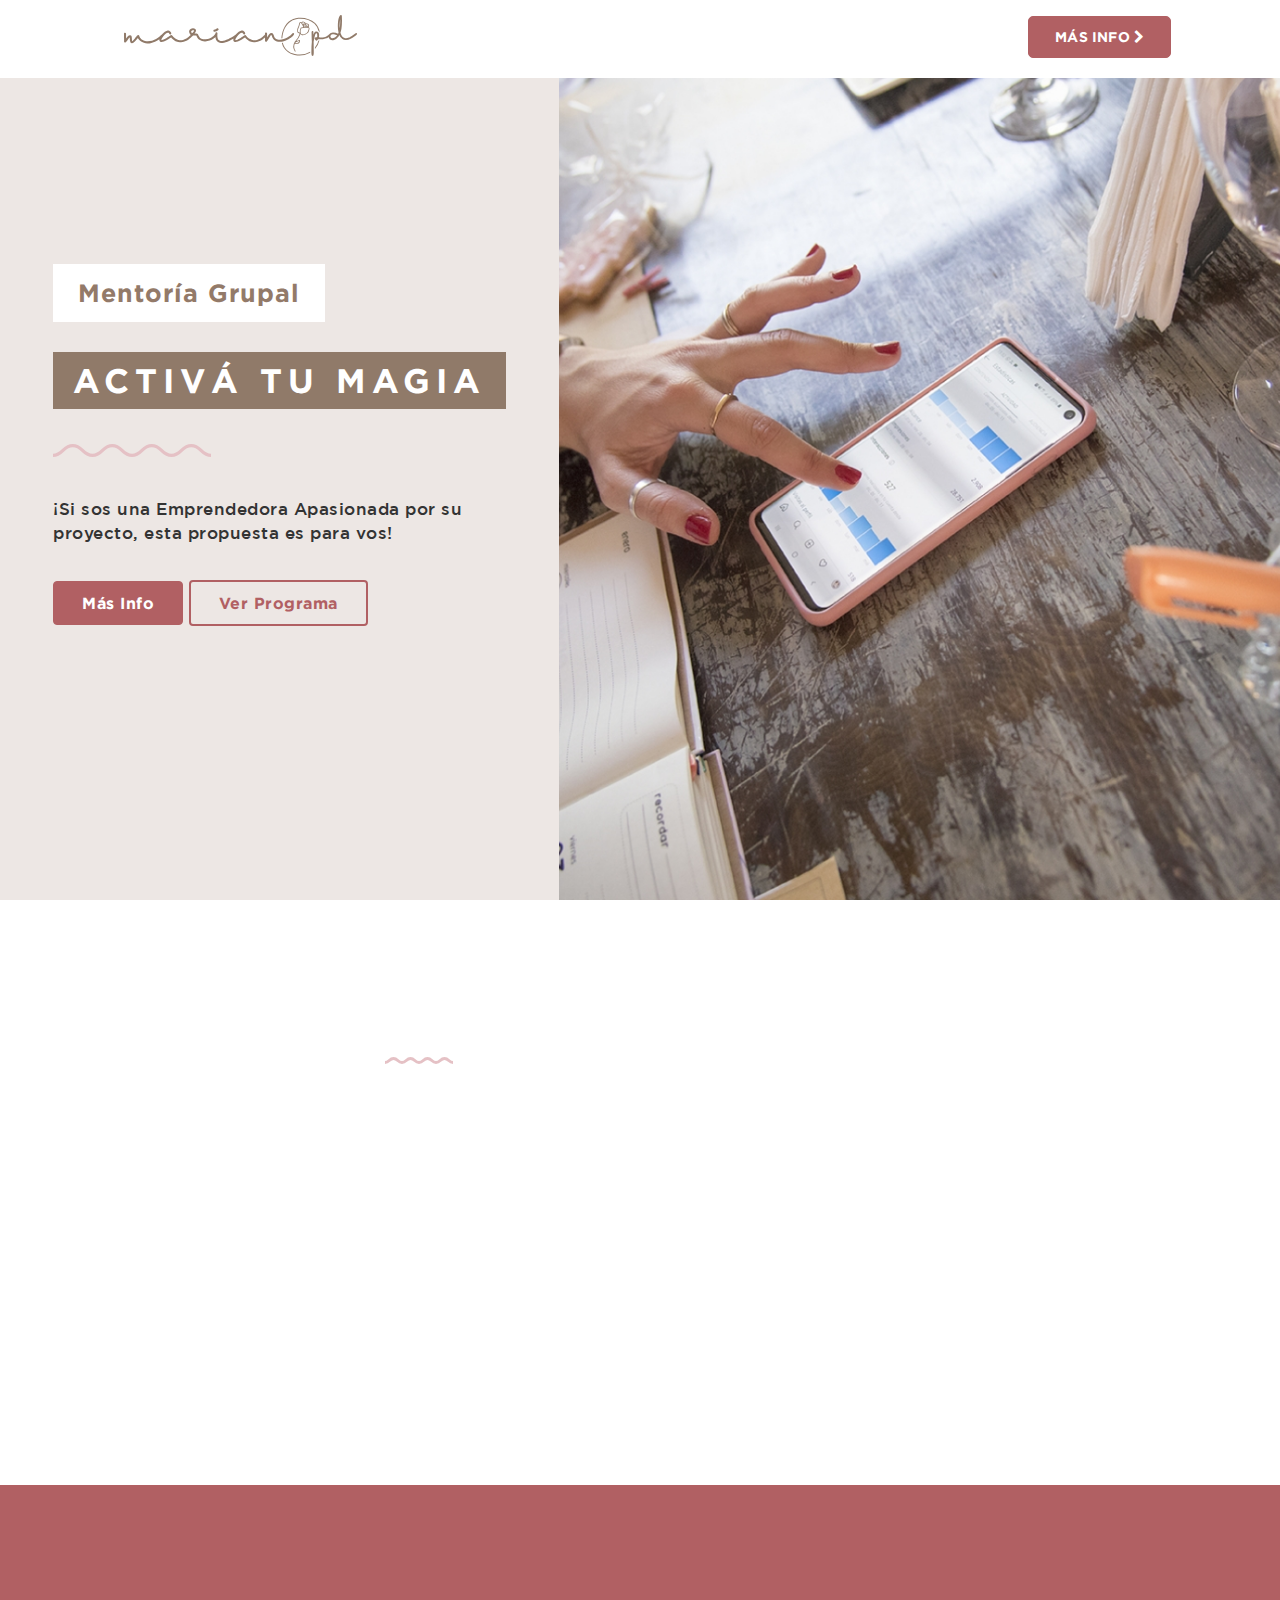
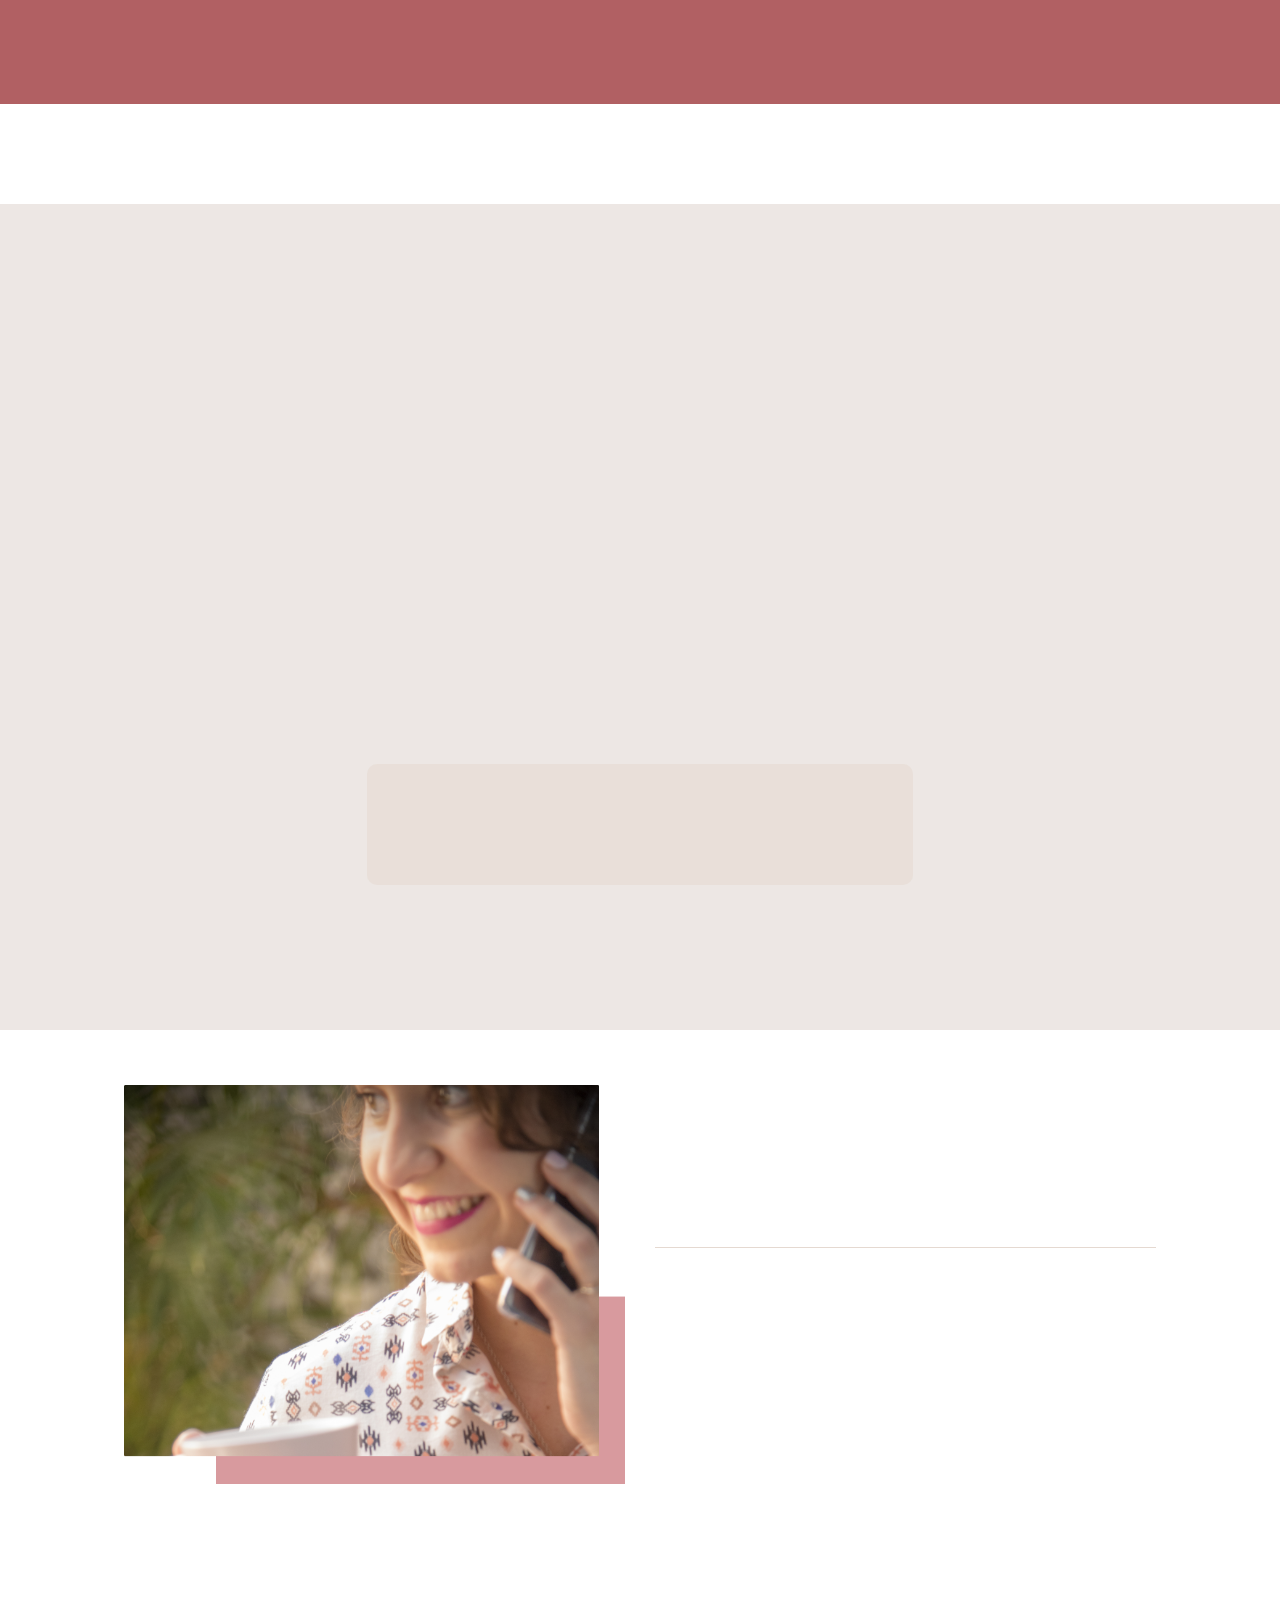
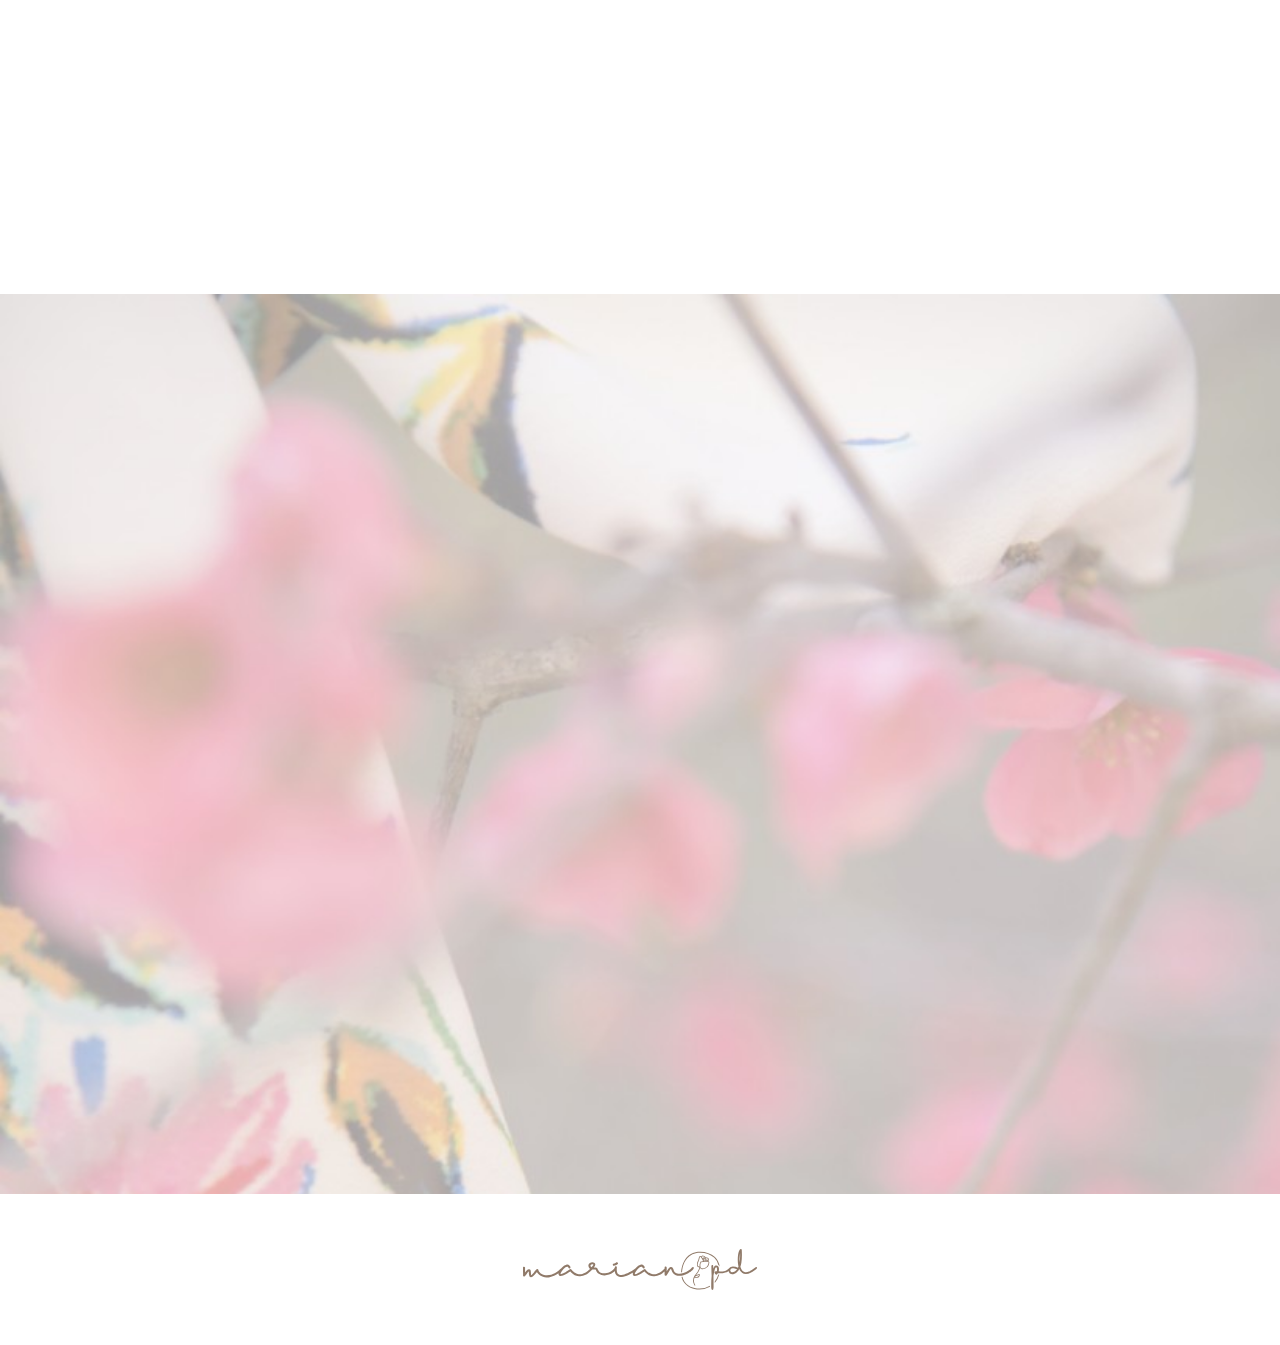
==== mentoria.html @ a511ea8f "first commit" ====
<!DOCTYPE html>
<html lang="en">

<head>

	<meta http-equiv="content-type" content="text/html; charset=UTF-8"> 

	<title>Marian.pd</title>

	<meta name="viewport" content="width=device-width, initial-scale=1.0">
	<meta name="description" content="">
	<meta name="keywords" content="">
	<meta name="author" content="">

	<!-- FAVICON -->
	<link rel="shortcut icon" href="images/favicon.png">

	<!-- BOOTSTRAP -->
	<link rel="stylesheet" href="css/bootstrap.min.css">

	<!-- ICONS -->
	<!-- <link rel="stylesheet" href="css/ilmosys-icons.css"> -->
	<link rel="stylesheet" href="css/icons/fontawesome/css/style.css">
	<!-- <link rel="stylesheet" href="css/icons/style.css"> -->
	<!-- <link rel="stylesheet" href="css/icons/icon2/style.css">
	<link rel="stylesheet" href="js/vendors/swipebox/css/swipebox.min.css"> -->
    

	<!-- THEME / PLUGIN CSS -->
	<link rel="stylesheet" href="js/vendors/slick/slick.css">
	<link rel="stylesheet" href="css/style.css?version=2.2">
	<link rel="stylesheet" href="https://cdnjs.cloudflare.com/ajax/libs/animate.css/4.0.0/animate.min.css" />
	<!-- HTML5 Shim and Respond.js IE8 support of HTML5 elements and media queries -->
	<!-- WARNING: Respond.js doesn't work if you view the page via file:// -->
	<!--[if lt IE 9]>
		<script src="https://oss.maxcdn.com/libs/html5shiv/3.7.0/html5shiv.js"></script>
		<script src="https://oss.maxcdn.com/libs/respond.js/1.4.2/respond.min.js"></script>
	<![endif]-->

	<!-- Facebook Pixel Code -->
	<script>
		!function(f,b,e,v,n,t,s)
		{if(f.fbq)return;n=f.fbq=function(){n.callMethod?
		n.callMethod.apply(n,arguments):n.queue.push(arguments)};
		if(!f._fbq)f._fbq=n;n.push=n;n.loaded=!0;n.version='2.0';
		n.queue=[];t=b.createElement(e);t.async=!0;
		t.src=v;s=b.getElementsByTagName(e)[0];
		s.parentNode.insertBefore(t,s)}(window, document,'script',
		'https://connect.facebook.net/en_US/fbevents.js');
		fbq('init', '3207452602639019');
		fbq('track', 'PageView');
	</script>
	<noscript><img height="1" width="1" style="display:none"
		src="https://www.facebook.com/tr?id=3207452602639019&ev=PageView&noscript=1"
	/></noscript>
	<!-- End Facebook Pixel Code -->
	
	<!-- Global site tag (gtag.js) - Google Analytics -->
	<script async src="https://www.googletagmanager.com/gtag/js?id=UA-167872006-1"></script>
	<script>
	window.dataLayer = window.dataLayer || [];
	function gtag(){dataLayer.push(arguments);}
	gtag('js', new Date());

	gtag('config', 'UA-167872006-1');
	</script>
	<!-- Hotjar Tracking Code for https://marianpd.com -->
	<script>
		(function(h,o,t,j,a,r){
			h.hj=h.hj||function(){(h.hj.q=h.hj.q||[]).push(arguments)};
			h._hjSettings={hjid:1859714,hjsv:6};
			a=o.getElementsByTagName('head')[0];
			r=o.createElement('script');r.async=1;
			r.src=t+h._hjSettings.hjid+j+h._hjSettings.hjsv;
			a.appendChild(r);
		})(window,document,'https://static.hotjar.com/c/hotjar-','.js?sv=');
	</script>

</head>
<body id="page-top"> 

<div class="body">
	<!-- HEADER -->
	<header>
		<nav class="navbar-inverse navbar-lg navbar-fixed-top">
			<div class="container">
				<div class="navbar-header">
					<a href="index.html" class="navbar-brand brand"><img src="images/logo.svg" alt="logo"></a>
				</div>
				<div class="collapse navbar-collapse" id="bs-example-navbar-collapse-1">
					<ul class="nav navbar-nav navbar-right navbar-login">
						<!-- <li>
							<a href="masterclass.html" class="page-scroll"> Masterclass  <i class="fa fa-chevron-right"></i></a>
						</li> -->
						<li>
							<a href="#contacto" class="page-scroll"> Más Info <i class="fa fa-chevron-right"></i></a>
						</li>
					</ul>
					
				</div>
			</div>
		</nav>
	</header>

		<!-- INTRO -->
		<div id="home" class="intro bg-intro d-flex align-center">
			<!-- <div class="overlay"></div> -->
			<div class="container w-100">
				<div class="row align-center d-flex row">
					<div class="col-sm-12 col-md-5 intro-form">
						<h2 class="masterclass mb-3 animate__animated animate__fadeInLeft">Mentoría Grupal</h2>
						<h2 class="marian text-white mb-1 animate__animated animate__fadeInLeft">Activá tu Magia</h2>
						<img src="images/separador-rosa.svg" class="mt-3 animate__animated animate__fadeIn" alt="">
						<p class=" mb-4 mt-4 animate__animated animate__fadeInLeft animate__delay-1s">¡Si sos una Emprendedora Apasionada
							por su proyecto, esta propuesta es para vos!</p>
							<a href="#cafe" class="btn btn-md btn-primary page-scroll animate__animated animate__fadeInLeft animate__delay-1s">Más Info</a>
							<a href="#contacto" class="btn btn-md btn-line page-scroll animate__animated animate__fadeInLeft animate__delay-1s">Ver Programa</a>
							
					</div>
						
					<div class="col-md-7 intro3 hidden-xs hidden-sm animate__animated animate__fadeIn wow"></div>
				</div>
			</div>
		</div>
		
		<!-- Intro 1 -->
		<div class="intro mt-5 mb-5" id="cafe">
			<div class="container">
				<div class="row center-content">
					<div class="col-md-7 text-center">
						<h2 class="animate__animated animate__fadeInDown wow">¿Qué es una mentoría grupal?</h2>
						<img src="images/separador-rosa-mini.svg" class="mt-2 mb-2" alt="">
						<p class="font-light animate__animated animate__fadeInUp wow">Se trata de un asesoramiento intensivo con el principal objetivo de transformar tu proyecto en el mundo online trabajando sobre diversos conceptos que te ayudarán a comunicar tu propuesta de valor y a potenciar tu estrategia digital. <b>Que sea grupal significa que llevarás el asesoramiento con emprendedoras que están en tu misma situación,</b> con quienes compartirás la experiencia para crecer aún más, en comunidad. </p>
						<a href="#contacto" class="btn btn-lg btn-primary space20 page-scroll mt-3 animate__animated animate__bounceIn wow" data-wow-delay=".4s">¡QUIERO SABER MÁS!</a>
					</div>
					
					<div class="col-md-5">
						<img src="images/mentoria.png" class="center-block img-responsive animate__animated animate__fadeInRight wow" alt=""/>
					</div>					
				</div>
			</div>
		</div>

		<!-- PARALLAX -->
		<section class="parallax-content cta-oscuro text-center " data-stellar-background-ratio="0.4">
			<div class="container">
				<div class="row">
					<div class="col-md-12 tc text-center animate__animated animate__fadeInUp wow">
						<h1 class="mb-3 mb-sm-0 text-white">Ver programa y precio </h1>
						<a href="#contacto" class="btn btn-lg btn-light page-scroll">Click Aquí</a>
					</div>
				</div>
			</div>
		</section>
		
		<!-- TESTIMONIALS -->
		<div id="reviews" class="testimonials-white">
			
			<div class="container" style="padding: 0px;">
				
				<div class="row d-flex">
					<div class="col-md-6 col-xs-12 col-sm-12 text-center hidden-sm hidden-xs">
						<img src="images/mentoria3.png" class="animate__animated animate__fadeInLeft wow img-responsive " alt="">
					</div>
					<div class="align-center col-md-6 col-sm-12 col-xs-12 d-flex">
						<div class="about-inline">
							<!-- <img src="images/corazon.svg" class="mb-4 animate__animated animate__fadeIn wow"" alt=""> -->
							<h3 class="mb-4 animate__animated animate__fadeInDown wow" data-wow-delay=".2s">¿Qué lograrás al finalizar el proceso de Mentoría?</h3>
							<hr class="mb-4" style="border-color:#E5C1C5;">
							<div class="row mb-3 animate__animated animate__fadeInUp wow" data-wow-delay=".2s">
								<div class="col-xs-1 tilde"> <img src="images/list.svg" alt=""></div>
								<div class="col-xs-11 list">
									Potenciar tu propuesta de valor
								</div>
							</div>
							<div class="row mb-3 animate__animated animate__fadeInUp wow" data-wow-delay=".2s">
								<div class="col-xs-1 tilde"> <img src="images/list.svg" alt=""></div>
								<div class="col-xs-11 list">
									Comunicar tu diferencial
								</div>
							</div>
							<div class="row mb-3 animate__animated animate__fadeInUp wow" data-wow-delay=".2s">
								<div class="col-xs-1 tilde"> <img src="images/list.svg" alt=""></div>
								<div class="col-xs-11 list">
									Reconocer a tu cliente ideal y conectar con tu audiencia
								</div>
							</div>
							<div class="row mb-3 animate__animated animate__fadeInUp wow" data-wow-delay=".2s">
								<div class="col-xs-1 tilde"> <img src="images/list.svg" alt=""></div>
								<div class="col-xs-11 list">
									Mejorar la estética de tus canales digitales
								</div>
							</div>
							<div class="row mb-3 animate__animated animate__fadeInUp wow" data-wow-delay=".2s">
								<div class="col-xs-1 tilde"> <img src="images/list.svg" alt=""></div>
								<div class="col-xs-11 list">
									Planificar y ordenar tus ideas
								</div>
							</div>
							<div class="row mb-3 animate__animated animate__fadeInUp wow" data-wow-delay=".2s">
								<div class="col-xs-1 tilde"> <img src="images/list.svg" alt=""></div>
								<div class="col-xs-11 list">
									Crear tu calendario contenido para redes sociales
								</div>
							</div>
							<div class="row mb-3 animate__animated animate__fadeInUp wow" data-wow-delay=".2s">
								<div class="col-xs-1 tilde"> <img src="images/list.svg" alt=""></div>
								<div class="col-xs-11 list">
									Habrás conocido a emprendedoras muy lo más con quienes crearás las mejores alianzas
								</div>
							</div>
							
						</div>
					</div>
					<div class="col-md-6 col-xs-12 col-sm-12 text-center hidden-md hidden-lg">
						<img src="images/mentoria3.png" class="animate__animated animate__fadeInLeft wow img-responsive " alt="">
					</div>
					<!-- <div class="col-md-3 col-xs-12 col-sm-12 text-right">
						<img src="images/master2.jpg" class="animate__animated animate__fadeInRight wow" alt="">
					</div> -->
				</div>
			</div>
		</div>

		<!-- TESTIMONIALS -->

<!-- SERVICES -->
	<div class="motivos">
		<div class="container">
			<div class="about-inline mb-4 mb-sm-0 text-center">
				<div class="container ">
					<h2 class=" animate__animated animate__fadeIn wow">La experiencia </h2>
					<img src="images/separador-rosa-mini.svg" class="mt-2  animate__animated animate__fadeIn wow" data-wow-delay=".2s" alt="">
				</div>
			</div>
			
			<div class="service3 icon-box-square">
				<div class="container">
					<div class="row">
						
						<div class="col-md-3 animate__animated animate__fadeInUp wow" data-wow-delay=".4s">
							<div class="text-center">
								<div class="services-content">
									<img src="images/check.svg" alt="">
									<h3>2 meses de<br>asesoramiento full</h3>
									
								</div>
							</div>
						</div>
						
						<div class="col-md-3 animate__animated animate__fadeInUp wow" data-wow-delay=".5s">
							<div class="text-center">
								<div class="services-content">
									<img src="images/check.svg" alt="">
									<h3>Sesiones online y en vivo con emprendedoras muy lo más</h3>
									
								</div>
							</div>
						</div>
						
						<div class="col-md-3 animate__animated animate__fadeInUp wow" data-wow-delay=".6s">
							<div class="text-center">
								
								<div class="services-content">
									<img src="images/check.svg" alt="">
									<h3>Recomendaciones 100% personalizadas para tu proyecto</h3>
									
								</div>
							</div>
						</div>
						
						<div class="col-md-3 animate__animated animate__fadeInUp wow" data-wow-delay=".7s">
							<div class="text-center">
								
								<div class="services-content">
									<img src="images/check.svg" alt="">
									<h3>Invitadas<br>especiales</h3>
									
								</div>
							</div>
						</div>
							
					</div>
				</div>
					
			</div>
		</div>
	</div>
	<!-- PARALLAX -->
	<section class="parallax-content bg-multiply text-center " data-stellar-background-ratio="0.4">
		<div class="container">
			<div class="row">
				<div class="col-md-12 tc text-center animate__animated animate__fadeInUp wow">
					<h1 class="mb-3 mb-sm-0 text-white">¡Quiero saber más! </h1>
					<a href="#contacto" class="btn btn-lg btn-light page-scroll">Click Aquí</a>
				</div>
			</div>
		</div>
	</section>
	<!-- PARALLAX -->
	<!-- <section class="parallax-content parallax1 text-center" data-stellar-background-ratio="0.4" id="cafe">
		<div class="container">
			<div class="row">
				<div class="col-md-6">
					<img src="images/cafe-img.png" class="img-responsive" alt="">
				</div>
				<div class="col-md-6">
					<div class="about-inline text-center ">
						<img src="images/cafe.svg" class="mb-4" alt="">
						<h4 class="mb-4">Vamos a conversar sobre tu propuesta de valor y cómo diferenciarte de tu competencia, analizaremos las formas de identificar a tu cliente ideal, los aspectos a tener en cuenta para crear la personalidad e identidad de tu marca y muchas ideas para generar contenido diferente y organizarlo en un calendario. </h4>
						<a href="#contacto" class="btn btn-lg btn-primary space20 page-scroll mt-4">Quiero Inscribirme</a>
					</div>
				</div>
			</div>
        </div>
	</section> -->
    
	<div class="space100"></div>
	
    <!-- TESTIMONIALS -->
		<div id="reviews" class="ejes-white mb-0">
			
			<div class="container" style="padding: 0px;">
				
				<div class="row mb-5">
					<div class="col-md-3 col-sm-12 col-xs-12">

					</div>
					<div class="col-md-6 col-sm-12 col-xs-12 d-flex align-center text-center" style="flex-direction: column;">
						<h2 class="mb-1 animate__animated animate__fadeInDown wow text-center" data-wow-delay=".2s">¿Cuáles son los ejes que desarrollaremos en cada encuentro?</h2>
						<img src="images/separador-rosa-mini.svg" class="mt-2 text-center animate__animated animate__fadeIn wow" data-wow-delay=".4s" alt="">
					</div>
					<div class="col-md-3 col-sm-12 col-xs-12">

					</div>
				</div>

				<div class="row animate__animated animate__fadeInDown wow" data-wow-delay=".5s">
					<div class="col-md-3 col-sm-12 col-xs-12">
						<div class="ejes">
							<img src="images/ejes/eje1.svg" alt="">
							<h4>Emprendedoras apasionadas:<br>Tu proyecto</h4>
						</div>
					</div>
					<div class="col-md-3 col-sm-12 col-xs-12">
						<div class="ejes">
							<img src="images/ejes/eje2.svg" alt="">
							<h4>Propuesta de valor:<br>Tu diferencial</h4>
						</div>
					</div>
					<div class="col-md-3 col-sm-12 col-xs-12">
						<div class="ejes">
							<img src="images/ejes/eje3.svg" alt="">
							<h4>Cliente ideal:<br>Tu público objetivo</h4>
						</div>
					</div>
					<div class="col-md-3 col-sm-12 col-xs-12">
						<div class="ejes">
							<img src="images/ejes/eje4.svg" alt="">
							<h4>Identidad visual:<br>Tu vidriera digital</h4>
						</div>
					</div>				
				</div>

				<div class="row animate__animated animate__fadeInDown wow " data-wow-delay=".5s">
					<div class="col-md-3 col-sm-12 col-xs-12">
						<div class="ejes">
							<img src="images/ejes/eje5.svg" alt="">
							<h4>Planificación y Objetivos de marca</h4>
						</div>
					</div>
					<div class="col-md-3 col-sm-12 col-xs-12">
						<div class="ejes">
							<img src="images/ejes/eje6.svg" alt="">
							<h4>Invitada especial (Surprise)</h4>
						</div>
					</div>
					<div class="col-md-3 col-sm-12 col-xs-12">
						<div class="ejes">
							<img src="images/ejes/eje7.svg" alt="">
							<h4>Calendario contenido para redes sociales</h4>
						</div>
					</div>
					<div class="col-md-3 col-sm-12 col-xs-12">
						<div class="ejes">
							<img src="images/ejes/eje8.svg" alt="">
							<h4>Vos, yo y tu proyecto:<br><span>Una instancia 100% personalizada repasando el trabajo realizado y aplicado en tu emprendimiento</span></h4>
						</div>
					</div>				
				</div>


				<div class="row mb-5 mt-5 mb-sm-0">
					<div class="col-md-3 col-sm-12 col-xs-12">

					</div>
					<div class="col-md-6 col-sm-12 col-xs-12 d-flex align-center p-1 bg-cta text-center" style="flex-direction: column;border-radius: 10px;">
						<h2 class="mb-1 animate__animated animate__fadeInDown wow text-center" data-wow-delay=".2s">¡Atenti que son cupos súper limitados!</h2>
						<a href="#contacto" class="btn btn-lg btn-primary space20 page-scroll mt-1 mb-0 animate__animated animate__bounceIn wow" data-wow-delay=".4s">¡Sí, me interesa!</a>
					</div>
					<div class="col-md-3 col-sm-12 col-xs-12">

					</div>
				</div>
			</div>
		</div>
		<!-- TESTIMONIALS -->
	
		<!-- PARALLAX -->
		<section class="parallax-content parallax1 mt-0" data-stellar-background-ratio="0.4" id="cafe">
			<div class="container">
				<div class="row">
					<div class="col-md-6">
						<img src="images/cafe-img.png" class="img-responsive" alt="">
					</div>
					<div class="col-md-6">
						<div class="about-inline mt-5 ">
							<h3 class="mb-4 animate__animated animate__fadeInDown wow" data-wow-delay=".2s">Ser parte de la Mentoría Grupal te dará acceso a</h3>
							<hr class="mb-4" style="border-color:#E5D9D1;">
							<div class="row mb-3  animate__animated animate__fadeInUp wow" data-wow-delay=".2s">
								<div class="col-xs-1 tilde"> <img src="images/list2.svg" alt=""></div>
								<div class="col-xs-11 list">
									Un grupo de Whatsapp donde compartiremos inquietudes y experiencias relacionadas
								</div>
							</div>
							<div class="row mb-3 animate__animated animate__fadeInUp wow" data-wow-delay=".2s">
								<div class="col-xs-1 tilde"> <img src="images/list2.svg" alt=""></div>
								<div class="col-xs-11 list">
									Un grupo cerrado de Facebook en donde comparto contenido exclusivo 
								</div>
							</div>
							<div class="row mb-3 animate__animated animate__fadeInUp wow" data-wow-delay=".2s">
								<div class="col-xs-1 tilde"> <img src="images/list2.svg" alt=""></div>
								<div class="col-xs-11 list">
									Un cuadernillo de ejercicios, con tips y recomendaciones que podrás aplicar a tu proyecto durante el proceso de consultoría
								</div>
							</div>
							<div class="row mb-3 animate__animated animate__fadeInUp wow" data-wow-delay=".2s">
								<div class="col-xs-1 tilde"> <img src="images/list2.svg" alt=""></div>
								<div class="col-xs-11 list">
									Instancias 100% personalizadas en donde te daré mis recomendaciones para avanzar aún más
								</div>
							</div>
							<div class="row mb-3 animate__animated animate__fadeInUp wow" data-wow-delay=".2s">
								<div class="col-xs-1 tilde"> <img src="images/list2.svg" alt=""></div>
								<div class="col-xs-11 list">
									Precio promocional en consultorías personalizadas
								</div>
							</div>
						
							<!-- <a href="#contacto" class="btn btn-lg btn-primary space20 page-scroll mt-4">Quiero Inscribirme</a> -->
						</div>
					</div>
				</div>
			</div>
		</section>

	<!-- Formulario -->
	<div class="align-center d-flex intro intro-benifits2 intro-benifits-bg" id="contacto">
		<div class="container">
			<div class="row center-content" style="">
				<div class="col-md-3"></div>
				<div class="col-md-6">
					<div class="intro-form bg-cream text-center animate__animated animate__bounceIn wow">
						<h4 class="mentoria">¡Completá el formulario para<br> sumarte a la lista de espera!</h4>
						<img src="images/separador-rosa-mini.svg" class="mt-1 mb-1" alt="">
						<h1 class="mb-4">Próxima edición: Octubre 2020</h1>
						<script type="text/javascript" src="https://v3.envialosimple.com/form/renderwidget/format/widget/AdministratorID/134417/FormID/2/Lang/es"></script>
						<!-- <form action="contact-form.php" method="POST">
							<input name="form-type" value="contact" type="hidden">
							
							<div class="row">
								<div class="col-md-6 col-sm-12 form-group">
									<input name="name" placeholder="Nombre" required type="text"  class="form-control">
								</div>
								<div class="col-md-6 col-sm-12 form-group">
									<input name="last" placeholder="Apellido" required type="text"  class="form-control">
								</div>
								<div class="col-lg-12 col-sm-12 form-group">
									<input name="email" placeholder="Email" required type="email"  class="form-control">
								</div>
								<div class="col-lg-12 col-sm-12 form-group">
									<input name="wp" placeholder="Whatsapp" required type="number"  class="form-control">
								</div>

							</div>
							<button class="btn btn-lg btn-primary mt-2" type="submit">Reservar lugar</button>
							
						</form> -->
					</div>
					<div class="col-md-3"></div>
				</div>				
			</div>
		</div>
	</div>
	<section>
		<div class="container">
			<div class="row">
				<div class="col-lg-12 text-center mt-5 mb-5">
					<img src="images/logo.svg" alt="Marian PD">
				</div>
			</div>
		</div>
	</section>
	
	
</div>


 
 
	



<!-- JAVASCRIPT =============================-->
<script src="js/jquery.js"></script>
<script src="js/bootstrap.min.js"></script>
<!-- <script src="js/vendors/slick/slick.min.js"></script> -->
<script src="js/vendors/jquery.easing.min.js"></script>
<script src="js/vendors/stellar.js"></script>
<!-- <script src="js/vendors/isotope/isotope.pkgd.js"></script>
<script src="js/vendors/swipebox/js/jquery.swipebox.min.js"></script> -->
<script src="js/main.js"></script>
<script src="js/wow.js"></script>
<script>
	new WOW().init();
</script>
<!-- <script src="js/vendors/mc/jquery.ketchup.all.min.js"></script> -->
<!-- <script src="js/vendors/mc/main.js"></script> -->
<!-- <script src="https://maps.googleapis.com/maps/api/js?sensor=false"></script> -->
<!-- <script src="js/vendors/gmap.js"></script> -->
</body>

</html>
---- css/ilmosys-icons.css ----
@font-face {
  font-family: 'ilmosys-icons';
  src:  url('../fonts/ilmosys-icons.eot?e25dab');
  src:  url('../fonts/ilmosys-icons.eot?e25dab#iefix') format('embedded-opentype'),
    url('../fonts/ilmosys-icons.ttf?e25dab') format('truetype'),
    url('../fonts/ilmosys-icons.woff?e25dab') format('woff'),
    url('../fonts/ilmosys-icons.svg?e25dab#ilmosys-icons') format('svg');
  font-weight: normal;
  font-style: normal;
}

i {
  /* use !important to prevent issues with browser extensions that change fonts */
  speak: none;
  font-style: normal;
  font-weight: normal;
  font-variant: normal;
  text-transform: none;
  line-height: 1;

  /* Better Font Rendering =========== */
  -webkit-font-smoothing: antialiased;
  -moz-osx-font-smoothing: grayscale;
}

[class^="ilmosys-"], [class*="ilmosys-"] {
    /* use !important to prevent issues with browser extensions that change fonts */
    font-family: 'ilmosys-icons' !important;
    speak: none;
    font-style: normal;
    font-weight: normal;
    font-variant: normal;
    text-transform: none;
    line-height: 1;

}

.ilmosys-calendar-full:before {
  content: "\e90a";
}
.ilmosys-car:before {
  content: "\e90b";
}
.ilmosys-bus:before {
  content: "\e90c";
}
.ilmosys-camera:before {
  content: "\e90d";
}
.ilmosys-camera-video:before {
  content: "\e90e";
}
.ilmosys-bug:before {
  content: "\e90f";
}
.ilmosys-book-2:before {
  content: "\e910";
}
.ilmosys-bold:before {
  content: "\e911";
}
.ilmosys-book:before {
  content: "\e912";
}
.ilmosys-bicycle:before {
  content: "\e913";
}
.ilmosys-alarm:before {
  content: "\e900";
}
.ilmosys-apartment:before {
  content: "\e901";
}
.ilmosys-arrow-down:before {
  content: "\e902";
}
.ilmosys-arrow-down-circle:before {
  content: "\e903";
}
.ilmosys-arrow-left:before {
  content: "\e904";
}
.ilmosys-arrow-left-circle:before {
  content: "\e905";
}
.ilmosys-arrow-right:before {
  content: "\e906";
}
.ilmosys-arrow-right-circle:before {
  content: "\e907";
}
.ilmosys-arrow-up:before {
  content: "\e908";
}
.ilmosys-arrow-up-circle:before {
  content: "\e909";
}
---- css/icons/fontawesome/css/style.css ----
/*!
 *  Font Awesome 4.5.0 by @davegandy - http://fontawesome.io - @fontawesome
 *  License - http://fontawesome.io/license (Font: SIL OFL 1.1, CSS: MIT License)
 */
/* FONT PATH
 * -------------------------- */
@font-face {
  font-family: 'FontAwesome';
  src: url('../fonts/fontawesome-webfont3295.eot?v=4.5.0');
  src: url('../fonts/fontawesome-webfontd41d.eot?#iefix&v=4.5.0') format('embedded-opentype'), url('../fonts/fontawesome-webfont3295.woff2?v=4.5.0') format('woff2'), url('../fonts/fontawesome-webfont3295.woff?v=4.5.0') format('woff'), url('../fonts/fontawesome-webfont3295.ttf?v=4.5.0') format('truetype'), url('../fonts/fontawesome-webfont3295.svg?v=4.5.0#fontawesomeregular') format('svg');
  font-weight: normal;
  font-style: normal;
}
.fa {
  display: inline-block;
  font: normal normal normal 14px/1 FontAwesome;
  font-size: inherit;
  text-rendering: auto;
  -webkit-font-smoothing: antialiased;
  -moz-osx-font-smoothing: grayscale;
}
/* makes the font 33% larger relative to the icon container */
.fa-lg {
  font-size: 1.33333333em;
  line-height: 0.75em;
  vertical-align: -15%;
}
.fa-2x {
  font-size: 2em;
}
.fa-3x {
  font-size: 3em;
}
.fa-4x {
  font-size: 4em;
}
.fa-5x {
  font-size: 5em;
}
.fa-fw {
  width: 1.28571429em;
  text-align: center;
}
.fa-ul {
  padding-left: 0;
  margin-left: 2.14285714em;
  list-style-type: none;
}
.fa-ul > li {
  position: relative;
}
.fa-li {
  position: absolute;
  left: -2.14285714em;
  width: 2.14285714em;
  top: 0.14285714em;
  text-align: center;
}
.fa-li.fa-lg {
  left: -1.85714286em;
}
.fa-border {
  padding: .2em .25em .15em;
  border: solid 0.08em #eeeeee;
  border-radius: .1em;
}
.fa-pull-left {
  float: left;
}
.fa-pull-right {
  float: right;
}
.fa.fa-pull-left {
  margin-right: .3em;
}
.fa.fa-pull-right {
  margin-left: .3em;
}
/* Deprecated as of 4.4.0 */
.pull-right {
  float: right;
}
.pull-left {
  float: left;
}
.fa.pull-left {
  margin-right: .3em;
}
.fa.pull-right {
  margin-left: .3em;
}
.fa-spin {
  -webkit-animation: fa-spin 2s infinite linear;
  animation: fa-spin 2s infinite linear;
}
.fa-pulse {
  -webkit-animation: fa-spin 1s infinite steps(8);
  animation: fa-spin 1s infinite steps(8);
}
@-webkit-keyframes fa-spin {
  0% {
    -webkit-transform: rotate(0deg);
    transform: rotate(0deg);
  }
  100% {
    -webkit-transform: rotate(359deg);
    transform: rotate(359deg);
  }
}
@keyframes fa-spin {
  0% {
    -webkit-transform: rotate(0deg);
    transform: rotate(0deg);
  }
  100% {
    -webkit-transform: rotate(359deg);
    transform: rotate(359deg);
  }
}
.fa-rotate-90 {
  filter: progid:DXImageTransform.Microsoft.BasicImage(rotation=1);
  -webkit-transform: rotate(90deg);
  -ms-transform: rotate(90deg);
  transform: rotate(90deg);
}
.fa-rotate-180 {
  filter: progid:DXImageTransform.Microsoft.BasicImage(rotation=2);
  -webkit-transform: rotate(180deg);
  -ms-transform: rotate(180deg);
  transform: rotate(180deg);
}
.fa-rotate-270 {
  filter: progid:DXImageTransform.Microsoft.BasicImage(rotation=3);
  -webkit-transform: rotate(270deg);
  -ms-transform: rotate(270deg);
  transform: rotate(270deg);
}
.fa-flip-horizontal {
  filter: progid:DXImageTransform.Microsoft.BasicImage(rotation=0, mirror=1);
  -webkit-transform: scale(-1, 1);
  -ms-transform: scale(-1, 1);
  transform: scale(-1, 1);
}
.fa-flip-vertical {
  filter: progid:DXImageTransform.Microsoft.BasicImage(rotation=2, mirror=1);
  -webkit-transform: scale(1, -1);
  -ms-transform: scale(1, -1);
  transform: scale(1, -1);
}
:root .fa-rotate-90,
:root .fa-rotate-180,
:root .fa-rotate-270,
:root .fa-flip-horizontal,
:root .fa-flip-vertical {
  filter: none;
}
.fa-stack {
  position: relative;
  display: inline-block;
  width: 2em;
  height: 2em;
  line-height: 2em;
  vertical-align: middle;
}
.fa-stack-1x,
.fa-stack-2x {
  position: absolute;
  left: 0;
  width: 100%;
  text-align: center;
}
.fa-stack-1x {
  line-height: inherit;
}
.fa-stack-2x {
  font-size: 2em;
}
.fa-inverse {
  color: #ffffff;
}
/* Font Awesome uses the Unicode Private Use Area (PUA) to ensure screen
   readers do not read off random characters that represent icons */
.fa-glass:before {
  content: "\f000";
}
.fa-music:before {
  content: "\f001";
}
.fa-search:before {
  content: "\f002";
}
.fa-envelope-o:before {
  content: "\f003";
}
.fa-heart:before {
  content: "\f004";
}
.fa-star:before {
  content: "\f005";
}
.fa-star-o:before {
  content: "\f006";
}
.fa-user:before {
  content: "\f007";
}
.fa-film:before {
  content: "\f008";
}
.fa-th-large:before {
  content: "\f009";
}
.fa-th:before {
  content: "\f00a";
}
.fa-th-list:before {
  content: "\f00b";
}
.fa-check:before {
  content: "\f00c";
}
.fa-remove:before,
.fa-close:before,
.fa-times:before {
  content: "\f00d";
}
.fa-search-plus:before {
  content: "\f00e";
}
.fa-search-minus:before {
  content: "\f010";
}
.fa-power-off:before {
  content: "\f011";
}
.fa-signal:before {
  content: "\f012";
}
.fa-gear:before,
.fa-cog:before {
  content: "\f013";
}
.fa-trash-o:before {
  content: "\f014";
}
.fa-home:before {
  content: "\f015";
}
.fa-file-o:before {
  content: "\f016";
}
.fa-clock-o:before {
  content: "\f017";
}
.fa-road:before {
  content: "\f018";
}
.fa-download:before {
  content: "\f019";
}
.fa-arrow-circle-o-down:before {
  content: "\f01a";
}
.fa-arrow-circle-o-up:before {
  content: "\f01b";
}
.fa-inbox:before {
  content: "\f01c";
}
.fa-play-circle-o:before {
  content: "\f01d";
}
.fa-rotate-right:before,
.fa-repeat:before {
  content: "\f01e";
}
.fa-refresh:before {
  content: "\f021";
}
.fa-list-alt:before {
  content: "\f022";
}
.fa-lock:before {
  content: "\f023";
}
.fa-flag:before {
  content: "\f024";
}
.fa-headphones:before {
  content: "\f025";
}
.fa-volume-off:before {
  content: "\f026";
}
.fa-volume-down:before {
  content: "\f027";
}
.fa-volume-up:before {
  content: "\f028";
}
.fa-qrcode:before {
  content: "\f029";
}
.fa-barcode:before {
  content: "\f02a";
}
.fa-tag:before {
  content: "\f02b";
}
.fa-tags:before {
  content: "\f02c";
}
.fa-book:before {
  content: "\f02d";
}
.fa-bookmark:before {
  content: "\f02e";
}
.fa-print:before {
  content: "\f02f";
}
.fa-camera:before {
  content: "\f030";
}
.fa-font:before {
  content: "\f031";
}
.fa-bold:before {
  content: "\f032";
}
.fa-italic:before {
  content: "\f033";
}
.fa-text-height:before {
  content: "\f034";
}
.fa-text-width:before {
  content: "\f035";
}
.fa-align-left:before {
  content: "\f036";
}
.fa-align-center:before {
  content: "\f037";
}
.fa-align-right:before {
  content: "\f038";
}
.fa-align-justify:before {
  content: "\f039";
}
.fa-list:before {
  content: "\f03a";
}
.fa-dedent:before,
.fa-outdent:before {
  content: "\f03b";
}
.fa-indent:before {
  content: "\f03c";
}
.fa-video-camera:before {
  content: "\f03d";
}
.fa-photo:before,
.fa-image:before,
.fa-picture-o:before {
  content: "\f03e";
}
.fa-pencil:before {
  content: "\f040";
}
.fa-map-marker:before {
  content: "\f041";
}
.fa-adjust:before {
  content: "\f042";
}
.fa-tint:before {
  content: "\f043";
}
.fa-edit:before,
.fa-pencil-square-o:before {
  content: "\f044";
}
.fa-share-square-o:before {
  content: "\f045";
}
.fa-check-square-o:before {
  content: "\f046";
}
.fa-arrows:before {
  content: "\f047";
}
.fa-step-backward:before {
  content: "\f048";
}
.fa-fast-backward:before {
  content: "\f049";
}
.fa-backward:before {
  content: "\f04a";
}
.fa-play:before {
  content: "\f04b";
}
.fa-pause:before {
  content: "\f04c";
}
.fa-stop:before {
  content: "\f04d";
}
.fa-forward:before {
  content: "\f04e";
}
.fa-fast-forward:before {
  content: "\f050";
}
.fa-step-forward:before {
  content: "\f051";
}
.fa-eject:before {
  content: "\f052";
}
.fa-chevron-left:before {
  content: "\f053";
}
.fa-chevron-right:before {
  content: "\f054";
}
.fa-plus-circle:before {
  content: "\f055";
}
.fa-minus-circle:before {
  content: "\f056";
}
.fa-times-circle:before {
  content: "\f057";
}
.fa-check-circle:before {
  content: "\f058";
}
.fa-question-circle:before {
  content: "\f059";
}
.fa-info-circle:before {
  content: "\f05a";
}
.fa-crosshairs:before {
  content: "\f05b";
}
.fa-times-circle-o:before {
  content: "\f05c";
}
.fa-check-circle-o:before {
  content: "\f05d";
}
.fa-ban:before {
  content: "\f05e";
}
.fa-arrow-left:before {
  content: "\f060";
}
.fa-arrow-right:before {
  content: "\f061";
}
.fa-arrow-up:before {
  content: "\f062";
}
.fa-arrow-down:before {
  content: "\f063";
}
.fa-mail-forward:before,
.fa-share:before {
  content: "\f064";
}
.fa-expand:before {
  content: "\f065";
}
.fa-compress:before {
  content: "\f066";
}
.fa-plus:before {
  content: "\f067";
}
.fa-minus:before {
  content: "\f068";
}
.fa-asterisk:before {
  content: "\f069";
}
.fa-exclamation-circle:before {
  content: "\f06a";
}
.fa-gift:before {
  content: "\f06b";
}
.fa-leaf:before {
  content: "\f06c";
}
.fa-fire:before {
  content: "\f06d";
}
.fa-eye:before {
  content: "\f06e";
}
.fa-eye-slash:before {
  content: "\f070";
}
.fa-warning:before,
.fa-exclamation-triangle:before {
  content: "\f071";
}
.fa-plane:before {
  content: "\f072";
}
.fa-calendar:before {
  content: "\f073";
}
.fa-random:before {
  content: "\f074";
}
.fa-comment:before {
  content: "\f075";
}
.fa-magnet:before {
  content: "\f076";
}
.fa-chevron-up:before {
  content: "\f077";
}
.fa-chevron-down:before {
  content: "\f078";
}
.fa-retweet:before {
  content: "\f079";
}
.fa-shopping-cart:before {
  content: "\f07a";
}
.fa-folder:before {
  content: "\f07b";
}
.fa-folder-open:before {
  content: "\f07c";
}
.fa-arrows-v:before {
  content: "\f07d";
}
.fa-arrows-h:before {
  content: "\f07e";
}
.fa-bar-chart-o:before,
.fa-bar-chart:before {
  content: "\f080";
}
.fa-twitter-square:before {
  content: "\f081";
}
.fa-facebook-square:before {
  content: "\f082";
}
.fa-camera-retro:before {
  content: "\f083";
}
.fa-key:before {
  content: "\f084";
}
.fa-gears:before,
.fa-cogs:before {
  content: "\f085";
}
.fa-comments:before {
  content: "\f086";
}
.fa-thumbs-o-up:before {
  content: "\f087";
}
.fa-thumbs-o-down:before {
  content: "\f088";
}
.fa-star-half:before {
  content: "\f089";
}
.fa-heart-o:before {
  content: "\f08a";
}
.fa-sign-out:before {
  content: "\f08b";
}
.fa-linkedin-square:before {
  content: "\f08c";
}
.fa-thumb-tack:before {
  content: "\f08d";
}
.fa-external-link:before {
  content: "\f08e";
}
.fa-sign-in:before {
  content: "\f090";
}
.fa-trophy:before {
  content: "\f091";
}
.fa-github-square:before {
  content: "\f092";
}
.fa-upload:before {
  content: "\f093";
}
.fa-lemon-o:before {
  content: "\f094";
}
.fa-phone:before {
  content: "\f095";
}
.fa-square-o:before {
  content: "\f096";
}
.fa-bookmark-o:before {
  content: "\f097";
}
.fa-phone-square:before {
  content: "\f098";
}
.fa-twitter:before {
  content: "\f099";
}
.fa-facebook-f:before,
.fa-facebook:before {
  content: "\f09a";
}
.fa-github:before {
  content: "\f09b";
}
.fa-unlock:before {
  content: "\f09c";
}
.fa-credit-card:before {
  content: "\f09d";
}
.fa-feed:before,
.fa-rss:before {
  content: "\f09e";
}
.fa-hdd-o:before {
  content: "\f0a0";
}
.fa-bullhorn:before {
  content: "\f0a1";
}
.fa-bell:before {
  content: "\f0f3";
}
.fa-certificate:before {
  content: "\f0a3";
}
.fa-hand-o-right:before {
  content: "\f0a4";
}
.fa-hand-o-left:before {
  content: "\f0a5";
}
.fa-hand-o-up:before {
  content: "\f0a6";
}
.fa-hand-o-down:before {
  content: "\f0a7";
}
.fa-arrow-circle-left:before {
  content: "\f0a8";
}
.fa-arrow-circle-right:before {
  content: "\f0a9";
}
.fa-arrow-circle-up:before {
  content: "\f0aa";
}
.fa-arrow-circle-down:before {
  content: "\f0ab";
}
.fa-globe:before {
  content: "\f0ac";
}
.fa-wrench:before {
  content: "\f0ad";
}
.fa-tasks:before {
  content: "\f0ae";
}
.fa-filter:before {
  content: "\f0b0";
}
.fa-briefcase:before {
  content: "\f0b1";
}
.fa-arrows-alt:before {
  content: "\f0b2";
}
.fa-group:before,
.fa-users:before {
  content: "\f0c0";
}
.fa-chain:before,
.fa-link:before {
  content: "\f0c1";
}
.fa-cloud:before {
  content: "\f0c2";
}
.fa-flask:before {
  content: "\f0c3";
}
.fa-cut:before,
.fa-scissors:before {
  content: "\f0c4";
}
.fa-copy:before,
.fa-files-o:before {
  content: "\f0c5";
}
.fa-paperclip:before {
  content: "\f0c6";
}
.fa-save:before,
.fa-floppy-o:before {
  content: "\f0c7";
}
.fa-square:before {
  content: "\f0c8";
}
.fa-navicon:before,
.fa-reorder:before,
.fa-bars:before {
  content: "\f0c9";
}
.fa-list-ul:before {
  content: "\f0ca";
}
.fa-list-ol:before {
  content: "\f0cb";
}
.fa-strikethrough:before {
  content: "\f0cc";
}
.fa-underline:before {
  content: "\f0cd";
}
.fa-table:before {
  content: "\f0ce";
}
.fa-magic:before {
  content: "\f0d0";
}
.fa-truck:before {
  content: "\f0d1";
}
.fa-pinterest:before {
  content: "\f0d2";
}
.fa-pinterest-square:before {
  content: "\f0d3";
}
.fa-google-plus-square:before {
  content: "\f0d4";
}
.fa-google-plus:before {
  content: "\f0d5";
}
.fa-money:before {
  content: "\f0d6";
}
.fa-caret-down:before {
  content: "\f0d7";
}
.fa-caret-up:before {
  content: "\f0d8";
}
.fa-caret-left:before {
  content: "\f0d9";
}
.fa-caret-right:before {
  content: "\f0da";
}
.fa-columns:before {
  content: "\f0db";
}
.fa-unsorted:before,
.fa-sort:before {
  content: "\f0dc";
}
.fa-sort-down:before,
.fa-sort-desc:before {
  content: "\f0dd";
}
.fa-sort-up:before,
.fa-sort-asc:before {
  content: "\f0de";
}
.fa-envelope:before {
  content: "\f0e0";
}
.fa-linkedin:before {
  content: "\f0e1";
}
.fa-rotate-left:before,
.fa-undo:before {
  content: "\f0e2";
}
.fa-legal:before,
.fa-gavel:before {
  content: "\f0e3";
}
.fa-dashboard:before,
.fa-tachometer:before {
  content: "\f0e4";
}
.fa-comment-o:before {
  content: "\f0e5";
}
.fa-comments-o:before {
  content: "\f0e6";
}
.fa-flash:before,
.fa-bolt:before {
  content: "\f0e7";
}
.fa-sitemap:before {
  content: "\f0e8";
}
.fa-umbrella:before {
  content: "\f0e9";
}
.fa-paste:before,
.fa-clipboard:before {
  content: "\f0ea";
}
.fa-lightbulb-o:before {
  content: "\f0eb";
}
.fa-exchange:before {
  content: "\f0ec";
}
.fa-cloud-download:before {
  content: "\f0ed";
}
.fa-cloud-upload:before {
  content: "\f0ee";
}
.fa-user-md:before {
  content: "\f0f0";
}
.fa-stethoscope:before {
  content: "\f0f1";
}
.fa-suitcase:before {
  content: "\f0f2";
}
.fa-bell-o:before {
  content: "\f0a2";
}
.fa-coffee:before {
  content: "\f0f4";
}
.fa-cutlery:before {
  content: "\f0f5";
}
.fa-file-text-o:before {
  content: "\f0f6";
}
.fa-building-o:before {
  content: "\f0f7";
}
.fa-hospital-o:before {
  content: "\f0f8";
}
.fa-ambulance:before {
  content: "\f0f9";
}
.fa-medkit:before {
  content: "\f0fa";
}
.fa-fighter-jet:before {
  content: "\f0fb";
}
.fa-beer:before {
  content: "\f0fc";
}
.fa-h-square:before {
  content: "\f0fd";
}
.fa-plus-square:before {
  content: "\f0fe";
}
.fa-angle-double-left:before {
  content: "\f100";
}
.fa-angle-double-right:before {
  content: "\f101";
}
.fa-angle-double-up:before {
  content: "\f102";
}
.fa-angle-double-down:before {
  content: "\f103";
}
.fa-angle-left:before {
  content: "\f104";
}
.fa-angle-right:before {
  content: "\f105";
}
.fa-angle-up:before {
  content: "\f106";
}
.fa-angle-down:before {
  content: "\f107";
}
.fa-desktop:before {
  content: "\f108";
}
.fa-laptop:before {
  content: "\f109";
}
.fa-tablet:before {
  content: "\f10a";
}
.fa-mobile-phone:before,
.fa-mobile:before {
  content: "\f10b";
}
.fa-circle-o:before {
  content: "\f10c";
}
.fa-quote-left:before {
  content: "\f10d";
}
.fa-quote-right:before {
  content: "\f10e";
}
.fa-spinner:before {
  content: "\f110";
}
.fa-circle:before {
  content: "\f111";
}
.fa-mail-reply:before,
.fa-reply:before {
  content: "\f112";
}
.fa-github-alt:before {
  content: "\f113";
}
.fa-folder-o:before {
  content: "\f114";
}
.fa-folder-open-o:before {
  content: "\f115";
}
.fa-smile-o:before {
  content: "\f118";
}
.fa-frown-o:before {
  content: "\f119";
}
.fa-meh-o:before {
  content: "\f11a";
}
.fa-gamepad:before {
  content: "\f11b";
}
.fa-keyboard-o:before {
  content: "\f11c";
}
.fa-flag-o:before {
  content: "\f11d";
}
.fa-flag-checkered:before {
  content: "\f11e";
}
.fa-terminal:before {
  content: "\f120";
}
.fa-code:before {
  content: "\f121";
}
.fa-mail-reply-all:before,
.fa-reply-all:before {
  content: "\f122";
}
.fa-star-half-empty:before,
.fa-star-half-full:before,
.fa-star-half-o:before {
  content: "\f123";
}
.fa-location-arrow:before {
  content: "\f124";
}
.fa-crop:before {
  content: "\f125";
}
.fa-code-fork:before {
  content: "\f126";
}
.fa-unlink:before,
.fa-chain-broken:before {
  content: "\f127";
}
.fa-question:before {
  content: "\f128";
}
.fa-info:before {
  content: "\f129";
}
.fa-exclamation:before {
  content: "\f12a";
}
.fa-superscript:before {
  content: "\f12b";
}
.fa-subscript:before {
  content: "\f12c";
}
.fa-eraser:before {
  content: "\f12d";
}
.fa-puzzle-piece:before {
  content: "\f12e";
}
.fa-microphone:before {
  content: "\f130";
}
.fa-microphone-slash:before {
  content: "\f131";
}
.fa-shield:before {
  content: "\f132";
}
.fa-calendar-o:before {
  content: "\f133";
}
.fa-fire-extinguisher:before {
  content: "\f134";
}
.fa-rocket:before {
  content: "\f135";
}
.fa-maxcdn:before {
  content: "\f136";
}
.fa-chevron-circle-left:before {
  content: "\f137";
}
.fa-chevron-circle-right:before {
  content: "\f138";
}
.fa-chevron-circle-up:before {
  content: "\f139";
}
.fa-chevron-circle-down:before {
  content: "\f13a";
}
.fa-html5:before {
  content: "\f13b";
}
.fa-css3:before {
  content: "\f13c";
}
.fa-anchor:before {
  content: "\f13d";
}
.fa-unlock-alt:before {
  content: "\f13e";
}
.fa-bullseye:before {
  content: "\f140";
}
.fa-ellipsis-h:before {
  content: "\f141";
}
.fa-ellipsis-v:before {
  content: "\f142";
}
.fa-rss-square:before {
  content: "\f143";
}
.fa-play-circle:before {
  content: "\f144";
}
.fa-ticket:before {
  content: "\f145";
}
.fa-minus-square:before {
  content: "\f146";
}
.fa-minus-square-o:before {
  content: "\f147";
}
.fa-level-up:before {
  content: "\f148";
}
.fa-level-down:before {
  content: "\f149";
}
.fa-check-square:before {
  content: "\f14a";
}
.fa-pencil-square:before {
  content: "\f14b";
}
.fa-external-link-square:before {
  content: "\f14c";
}
.fa-share-square:before {
  content: "\f14d";
}
.fa-compass:before {
  content: "\f14e";
}
.fa-toggle-down:before,
.fa-caret-square-o-down:before {
  content: "\f150";
}
.fa-toggle-up:before,
.fa-caret-square-o-up:before {
  content: "\f151";
}
.fa-toggle-right:before,
.fa-caret-square-o-right:before {
  content: "\f152";
}
.fa-euro:before,
.fa-eur:before {
  content: "\f153";
}
.fa-gbp:before {
  content: "\f154";
}
.fa-dollar:before,
.fa-usd:before {
  content: "\f155";
}
.fa-rupee:before,
.fa-inr:before {
  content: "\f156";
}
.fa-cny:before,
.fa-rmb:before,
.fa-yen:before,
.fa-jpy:before {
  content: "\f157";
}
.fa-ruble:before,
.fa-rouble:before,
.fa-rub:before {
  content: "\f158";
}
.fa-won:before,
.fa-krw:before {
  content: "\f159";
}
.fa-bitcoin:before,
.fa-btc:before {
  content: "\f15a";
}
.fa-file:before {
  content: "\f15b";
}
.fa-file-text:before {
  content: "\f15c";
}
.fa-sort-alpha-asc:before {
  content: "\f15d";
}
.fa-sort-alpha-desc:before {
  content: "\f15e";
}
.fa-sort-amount-asc:before {
  content: "\f160";
}
.fa-sort-amount-desc:before {
  content: "\f161";
}
.fa-sort-numeric-asc:before {
  content: "\f162";
}
.fa-sort-numeric-desc:before {
  content: "\f163";
}
.fa-thumbs-up:before {
  content: "\f164";
}
.fa-thumbs-down:before {
  content: "\f165";
}
.fa-youtube-square:before {
  content: "\f166";
}
.fa-youtube:before {
  content: "\f167";
}
.fa-xing:before {
  content: "\f168";
}
.fa-xing-square:before {
  content: "\f169";
}
.fa-youtube-play:before {
  content: "\f16a";
}
.fa-dropbox:before {
  content: "\f16b";
}
.fa-stack-overflow:before {
  content: "\f16c";
}
.fa-instagram:before {
  content: "\f16d";
}
.fa-flickr:before {
  content: "\f16e";
}
.fa-adn:before {
  content: "\f170";
}
.fa-bitbucket:before {
  content: "\f171";
}
.fa-bitbucket-square:before {
  content: "\f172";
}
.fa-tumblr:before {
  content: "\f173";
}
.fa-tumblr-square:before {
  content: "\f174";
}
.fa-long-arrow-down:before {
  content: "\f175";
}
.fa-long-arrow-up:before {
  content: "\f176";
}
.fa-long-arrow-left:before {
  content: "\f177";
}
.fa-long-arrow-right:before {
  content: "\f178";
}
.fa-apple:before {
  content: "\f179";
}
.fa-windows:before {
  content: "\f17a";
}
.fa-android:before {
  content: "\f17b";
}
.fa-linux:before {
  content: "\f17c";
}
.fa-dribbble:before {
  content: "\f17d";
}
.fa-skype:before {
  content: "\f17e";
}
.fa-foursquare:before {
  content: "\f180";
}
.fa-trello:before {
  content: "\f181";
}
.fa-female:before {
  content: "\f182";
}
.fa-male:before {
  content: "\f183";
}
.fa-gittip:before,
.fa-gratipay:before {
  content: "\f184";
}
.fa-sun-o:before {
  content: "\f185";
}
.fa-moon-o:before {
  content: "\f186";
}
.fa-archive:before {
  content: "\f187";
}
.fa-bug:before {
  content: "\f188";
}
.fa-vk:before {
  content: "\f189";
}
.fa-weibo:before {
  content: "\f18a";
}
.fa-renren:before {
  content: "\f18b";
}
.fa-pagelines:before {
  content: "\f18c";
}
.fa-stack-exchange:before {
  content: "\f18d";
}
.fa-arrow-circle-o-right:before {
  content: "\f18e";
}
.fa-arrow-circle-o-left:before {
  content: "\f190";
}
.fa-toggle-left:before,
.fa-caret-square-o-left:before {
  content: "\f191";
}
.fa-dot-circle-o:before {
  content: "\f192";
}
.fa-wheelchair:before {
  content: "\f193";
}
.fa-vimeo-square:before {
  content: "\f194";
}
.fa-turkish-lira:before,
.fa-try:before {
  content: "\f195";
}
.fa-plus-square-o:before {
  content: "\f196";
}
.fa-space-shuttle:before {
  content: "\f197";
}
.fa-slack:before {
  content: "\f198";
}
.fa-envelope-square:before {
  content: "\f199";
}
.fa-wordpress:before {
  content: "\f19a";
}
.fa-openid:before {
  content: "\f19b";
}
.fa-institution:before,
.fa-bank:before,
.fa-university:before {
  content: "\f19c";
}
.fa-mortar-board:before,
.fa-graduation-cap:before {
  content: "\f19d";
}
.fa-yahoo:before {
  content: "\f19e";
}
.fa-google:before {
  content: "\f1a0";
}
.fa-reddit:before {
  content: "\f1a1";
}
.fa-reddit-square:before {
  content: "\f1a2";
}
.fa-stumbleupon-circle:before {
  content: "\f1a3";
}
.fa-stumbleupon:before {
  content: "\f1a4";
}
.fa-delicious:before {
  content: "\f1a5";
}
.fa-digg:before {
  content: "\f1a6";
}
.fa-pied-piper:before {
  content: "\f1a7";
}
.fa-pied-piper-alt:before {
  content: "\f1a8";
}
.fa-drupal:before {
  content: "\f1a9";
}
.fa-joomla:before {
  content: "\f1aa";
}
.fa-language:before {
  content: "\f1ab";
}
.fa-fax:before {
  content: "\f1ac";
}
.fa-building:before {
  content: "\f1ad";
}
.fa-child:before {
  content: "\f1ae";
}
.fa-paw:before {
  content: "\f1b0";
}
.fa-spoon:before {
  content: "\f1b1";
}
.fa-cube:before {
  content: "\f1b2";
}
.fa-cubes:before {
  content: "\f1b3";
}
.fa-behance:before {
  content: "\f1b4";
}
.fa-behance-square:before {
  content: "\f1b5";
}
.fa-steam:before {
  content: "\f1b6";
}
.fa-steam-square:before {
  content: "\f1b7";
}
.fa-recycle:before {
  content: "\f1b8";
}
.fa-automobile:before,
.fa-car:before {
  content: "\f1b9";
}
.fa-cab:before,
.fa-taxi:before {
  content: "\f1ba";
}
.fa-tree:before {
  content: "\f1bb";
}
.fa-spotify:before {
  content: "\f1bc";
}
.fa-deviantart:before {
  content: "\f1bd";
}
.fa-soundcloud:before {
  content: "\f1be";
}
.fa-database:before {
  content: "\f1c0";
}
.fa-file-pdf-o:before {
  content: "\f1c1";
}
.fa-file-word-o:before {
  content: "\f1c2";
}
.fa-file-excel-o:before {
  content: "\f1c3";
}
.fa-file-powerpoint-o:before {
  content: "\f1c4";
}
.fa-file-photo-o:before,
.fa-file-picture-o:before,
.fa-file-image-o:before {
  content: "\f1c5";
}
.fa-file-zip-o:before,
.fa-file-archive-o:before {
  content: "\f1c6";
}
.fa-file-sound-o:before,
.fa-file-audio-o:before {
  content: "\f1c7";
}
.fa-file-movie-o:before,
.fa-file-video-o:before {
  content: "\f1c8";
}
.fa-file-code-o:before {
  content: "\f1c9";
}
.fa-vine:before {
  content: "\f1ca";
}
.fa-codepen:before {
  content: "\f1cb";
}
.fa-jsfiddle:before {
  content: "\f1cc";
}
.fa-life-bouy:before,
.fa-life-buoy:before,
.fa-life-saver:before,
.fa-support:before,
.fa-life-ring:before {
  content: "\f1cd";
}
.fa-circle-o-notch:before {
  content: "\f1ce";
}
.fa-ra:before,
.fa-rebel:before {
  content: "\f1d0";
}
.fa-ge:before,
.fa-empire:before {
  content: "\f1d1";
}
.fa-git-square:before {
  content: "\f1d2";
}
.fa-git:before {
  content: "\f1d3";
}
.fa-y-combinator-square:before,
.fa-yc-square:before,
.fa-hacker-news:before {
  content: "\f1d4";
}
.fa-tencent-weibo:before {
  content: "\f1d5";
}
.fa-qq:before {
  content: "\f1d6";
}
.fa-wechat:before,
.fa-weixin:before {
  content: "\f1d7";
}
.fa-send:before,
.fa-paper-plane:before {
  content: "\f1d8";
}
.fa-send-o:before,
.fa-paper-plane-o:before {
  content: "\f1d9";
}
.fa-history:before {
  content: "\f1da";
}
.fa-circle-thin:before {
  content: "\f1db";
}
.fa-header:before {
  content: "\f1dc";
}
.fa-paragraph:before {
  content: "\f1dd";
}
.fa-sliders:before {
  content: "\f1de";
}
.fa-share-alt:before {
  content: "\f1e0";
}
.fa-share-alt-square:before {
  content: "\f1e1";
}
.fa-bomb:before {
  content: "\f1e2";
}
.fa-soccer-ball-o:before,
.fa-futbol-o:before {
  content: "\f1e3";
}
.fa-tty:before {
  content: "\f1e4";
}
.fa-binoculars:before {
  content: "\f1e5";
}
.fa-plug:before {
  content: "\f1e6";
}
.fa-slideshare:before {
  content: "\f1e7";
}
.fa-twitch:before {
  content: "\f1e8";
}
.fa-yelp:before {
  content: "\f1e9";
}
.fa-newspaper-o:before {
  content: "\f1ea";
}
.fa-wifi:before {
  content: "\f1eb";
}
.fa-calculator:before {
  content: "\f1ec";
}
.fa-paypal:before {
  content: "\f1ed";
}
.fa-google-wallet:before {
  content: "\f1ee";
}
.fa-cc-visa:before {
  content: "\f1f0";
}
.fa-cc-mastercard:before {
  content: "\f1f1";
}
.fa-cc-discover:before {
  content: "\f1f2";
}
.fa-cc-amex:before {
  content: "\f1f3";
}
.fa-cc-paypal:before {
  content: "\f1f4";
}
.fa-cc-stripe:before {
  content: "\f1f5";
}
.fa-bell-slash:before {
  content: "\f1f6";
}
.fa-bell-slash-o:before {
  content: "\f1f7";
}
.fa-trash:before {
  content: "\f1f8";
}
.fa-copyright:before {
  content: "\f1f9";
}
.fa-at:before {
  content: "\f1fa";
}
.fa-eyedropper:before {
  content: "\f1fb";
}
.fa-paint-brush:before {
  content: "\f1fc";
}
.fa-birthday-cake:before {
  content: "\f1fd";
}
.fa-area-chart:before {
  content: "\f1fe";
}
.fa-pie-chart:before {
  content: "\f200";
}
.fa-line-chart:before {
  content: "\f201";
}
.fa-lastfm:before {
  content: "\f202";
}
.fa-lastfm-square:before {
  content: "\f203";
}
.fa-toggle-off:before {
  content: "\f204";
}
.fa-toggle-on:before {
  content: "\f205";
}
.fa-bicycle:before {
  content: "\f206";
}
.fa-bus:before {
  content: "\f207";
}
.fa-ioxhost:before {
  content: "\f208";
}
.fa-angellist:before {
  content: "\f209";
}
.fa-cc:before {
  content: "\f20a";
}
.fa-shekel:before,
.fa-sheqel:before,
.fa-ils:before {
  content: "\f20b";
}
.fa-meanpath:before {
  content: "\f20c";
}
.fa-buysellads:before {
  content: "\f20d";
}
.fa-connectdevelop:before {
  content: "\f20e";
}
.fa-dashcube:before {
  content: "\f210";
}
.fa-forumbee:before {
  content: "\f211";
}
.fa-leanpub:before {
  content: "\f212";
}
.fa-sellsy:before {
  content: "\f213";
}
.fa-shirtsinbulk:before {
  content: "\f214";
}
.fa-simplybuilt:before {
  content: "\f215";
}
.fa-skyatlas:before {
  content: "\f216";
}
.fa-cart-plus:before {
  content: "\f217";
}
.fa-cart-arrow-down:before {
  content: "\f218";
}
.fa-diamond:before {
  content: "\f219";
}
.fa-ship:before {
  content: "\f21a";
}
.fa-user-secret:before {
  content: "\f21b";
}
.fa-motorcycle:before {
  content: "\f21c";
}
.fa-street-view:before {
  content: "\f21d";
}
.fa-heartbeat:before {
  content: "\f21e";
}
.fa-venus:before {
  content: "\f221";
}
.fa-mars:before {
  content: "\f222";
}
.fa-mercury:before {
  content: "\f223";
}
.fa-intersex:before,
.fa-transgender:before {
  content: "\f224";
}
.fa-transgender-alt:before {
  content: "\f225";
}
.fa-venus-double:before {
  content: "\f226";
}
.fa-mars-double:before {
  content: "\f227";
}
.fa-venus-mars:before {
  content: "\f228";
}
.fa-mars-stroke:before {
  content: "\f229";
}
.fa-mars-stroke-v:before {
  content: "\f22a";
}
.fa-mars-stroke-h:before {
  content: "\f22b";
}
.fa-neuter:before {
  content: "\f22c";
}
.fa-genderless:before {
  content: "\f22d";
}
.fa-facebook-official:before {
  content: "\f230";
}
.fa-pinterest-p:before {
  content: "\f231";
}
.fa-whatsapp:before {
  content: "\f232";
}
.fa-server:before {
  content: "\f233";
}
.fa-user-plus:before {
  content: "\f234";
}
.fa-user-times:before {
  content: "\f235";
}
.fa-hotel:before,
.fa-bed:before {
  content: "\f236";
}
.fa-viacoin:before {
  content: "\f237";
}
.fa-train:before {
  content: "\f238";
}
.fa-subway:before {
  content: "\f239";
}
.fa-medium:before {
  content: "\f23a";
}
.fa-yc:before,
.fa-y-combinator:before {
  content: "\f23b";
}
.fa-optin-monster:before {
  content: "\f23c";
}
.fa-opencart:before {
  content: "\f23d";
}
.fa-expeditedssl:before {
  content: "\f23e";
}
.fa-battery-4:before,
.fa-battery-full:before {
  content: "\f240";
}
.fa-battery-3:before,
.fa-battery-three-quarters:before {
  content: "\f241";
}
.fa-battery-2:before,
.fa-battery-half:before {
  content: "\f242";
}
.fa-battery-1:before,
.fa-battery-quarter:before {
  content: "\f243";
}
.fa-battery-0:before,
.fa-battery-empty:before {
  content: "\f244";
}
.fa-mouse-pointer:before {
  content: "\f245";
}
.fa-i-cursor:before {
  content: "\f246";
}
.fa-object-group:before {
  content: "\f247";
}
.fa-object-ungroup:before {
  content: "\f248";
}
.fa-sticky-note:before {
  content: "\f249";
}
.fa-sticky-note-o:before {
  content: "\f24a";
}
.fa-cc-jcb:before {
  content: "\f24b";
}
.fa-cc-diners-club:before {
  content: "\f24c";
}
.fa-clone:before {
  content: "\f24d";
}
.fa-balance-scale:before {
  content: "\f24e";
}
.fa-hourglass-o:before {
  content: "\f250";
}
.fa-hourglass-1:before,
.fa-hourglass-start:before {
  content: "\f251";
}
.fa-hourglass-2:before,
.fa-hourglass-half:before {
  content: "\f252";
}
.fa-hourglass-3:before,
.fa-hourglass-end:before {
  content: "\f253";
}
.fa-hourglass:before {
  content: "\f254";
}
.fa-hand-grab-o:before,
.fa-hand-rock-o:before {
  content: "\f255";
}
.fa-hand-stop-o:before,
.fa-hand-paper-o:before {
  content: "\f256";
}
.fa-hand-scissors-o:before {
  content: "\f257";
}
.fa-hand-lizard-o:before {
  content: "\f258";
}
.fa-hand-spock-o:before {
  content: "\f259";
}
.fa-hand-pointer-o:before {
  content: "\f25a";
}
.fa-hand-peace-o:before {
  content: "\f25b";
}
.fa-trademark:before {
  content: "\f25c";
}
.fa-registered:before {
  content: "\f25d";
}
.fa-creative-commons:before {
  content: "\f25e";
}
.fa-gg:before {
  content: "\f260";
}
.fa-gg-circle:before {
  content: "\f261";
}
.fa-tripadvisor:before {
  content: "\f262";
}
.fa-odnoklassniki:before {
  content: "\f263";
}
.fa-odnoklassniki-square:before {
  content: "\f264";
}
.fa-get-pocket:before {
  content: "\f265";
}
.fa-wikipedia-w:before {
  content: "\f266";
}
.fa-safari:before {
  content: "\f267";
}
.fa-chrome:before {
  content: "\f268";
}
.fa-firefox:before {
  content: "\f269";
}
.fa-opera:before {
  content: "\f26a";
}
.fa-internet-explorer:before {
  content: "\f26b";
}
.fa-tv:before,
.fa-television:before {
  content: "\f26c";
}
.fa-contao:before {
  content: "\f26d";
}
.fa-500px:before {
  content: "\f26e";
}
.fa-amazon:before {
  content: "\f270";
}
.fa-calendar-plus-o:before {
  content: "\f271";
}
.fa-calendar-minus-o:before {
  content: "\f272";
}
.fa-calendar-times-o:before {
  content: "\f273";
}
.fa-calendar-check-o:before {
  content: "\f274";
}
.fa-industry:before {
  content: "\f275";
}
.fa-map-pin:before {
  content: "\f276";
}
.fa-map-signs:before {
  content: "\f277";
}
.fa-map-o:before {
  content: "\f278";
}
.fa-map:before {
  content: "\f279";
}
.fa-commenting:before {
  content: "\f27a";
}
.fa-commenting-o:before {
  content: "\f27b";
}
.fa-houzz:before {
  content: "\f27c";
}
.fa-vimeo:before {
  content: "\f27d";
}
.fa-black-tie:before {
  content: "\f27e";
}
.fa-fonticons:before {
  content: "\f280";
}
.fa-reddit-alien:before {
  content: "\f281";
}
.fa-edge:before {
  content: "\f282";
}
.fa-credit-card-alt:before {
  content: "\f283";
}
.fa-codiepie:before {
  content: "\f284";
}
.fa-modx:before {
  content: "\f285";
}
.fa-fort-awesome:before {
  content: "\f286";
}
.fa-usb:before {
  content: "\f287";
}
.fa-product-hunt:before {
  content: "\f288";
}
.fa-mixcloud:before {
  content: "\f289";
}
.fa-scribd:before {
  content: "\f28a";
}
.fa-pause-circle:before {
  content: "\f28b";
}
.fa-pause-circle-o:before {
  content: "\f28c";
}
.fa-stop-circle:before {
  content: "\f28d";
}
.fa-stop-circle-o:before {
  content: "\f28e";
}
.fa-shopping-bag:before {
  content: "\f290";
}
.fa-shopping-basket:before {
  content: "\f291";
}
.fa-hashtag:before {
  content: "\f292";
}
.fa-bluetooth:before {
  content: "\f293";
}
.fa-bluetooth-b:before {
  content: "\f294";
}
.fa-percent:before {
  content: "\f295";
}
---- css/icons/style.css ----
@font-face {
    font-family: 'un';
    src:    url('fonts/un3149.eot?jzbwqt');
    src:    url('fonts/un3149.eot?jzbwqt#iefix') format('embedded-opentype'),
        url('fonts/un3149.ttf?jzbwqt') format('truetype'),
        url('fonts/un3149.woff?jzbwqt') format('woff'),
        url('fonts/un3149.svg?jzbwqt#un') format('svg');
    font-weight: normal;
    font-style: normal;
}

[class^="icon-"], [class*=" icon-"] {
    /* use !important to prevent issues with browser extensions that change fonts */
    font-family: 'un' !important;
    speak: none;
    font-style: normal;
    font-weight: normal;
    font-variant: normal;
    text-transform: none;
    line-height: 1;

    /* Better Font Rendering =========== */
    -webkit-font-smoothing: antialiased;
    -moz-osx-font-smoothing: grayscale;
}

.icon-mobile:before {
    content: "\e00a";
}
.icon-laptop:before {
    content: "\e00b";
}
.icon-desktop:before {
    content: "\e00c";
}
.icon-tablet:before {
    content: "\e00d";
}
.icon-phone2:before {
    content: "\e00e";
}
.icon-document:before {
    content: "\e00f";
}
.icon-documents:before {
    content: "\e01a";
}
.icon-search3:before {
    content: "\e01b";
}
.icon-clipboard5:before {
    content: "\e01c";
}
.icon-newspaper:before {
    content: "\e01d";
}
.icon-notebook2:before {
    content: "\e01e";
}
.icon-book-open:before {
    content: "\e01f";
}
.icon-browser2:before {
    content: "\e02a";
}
.icon-calendar:before {
    content: "\e02b";
}
.icon-presentation2:before {
    content: "\e02c";
}
.icon-picture2:before {
    content: "\e02d";
}
.icon-pictures4:before {
    content: "\e02e";
}
.icon-video3:before {
    content: "\e02f";
}
.icon-camera6:before {
    content: "\e03a";
}
.icon-printer3:before {
    content: "\e03b";
}
.icon-toolbox:before {
    content: "\e03c";
}
.icon-briefcase2:before {
    content: "\e03d";
}
.icon-wallet3:before {
    content: "\e03e";
}
.icon-gift2:before {
    content: "\e03f";
}
.icon-bargraph:before {
    content: "\e04a";
}
.icon-grid4:before {
    content: "\e04b";
}
.icon-expand3:before {
    content: "\e04c";
}
.icon-focus:before {
    content: "\e04d";
}
.icon-edit2:before {
    content: "\e04e";
}
.icon-adjustments:before {
    content: "\e04f";
}
.icon-ribbon3:before {
    content: "\e05a";
}
.icon-hourglass3:before {
    content: "\e05b";
}
.icon-lock3:before {
    content: "\e05c";
}
.icon-megaphone3:before {
    content: "\e05d";
}
.icon-shield2:before {
    content: "\e05e";
}
.icon-trophy:before {
    content: "\e05f";
}
.icon-flag3:before {
    content: "\e06a";
}
.icon-map4:before {
    content: "\e06b";
}
.icon-puzzle:before {
    content: "\e06c";
}
.icon-basket2:before {
    content: "\e06d";
}
.icon-envelope:before {
    content: "\e06e";
}
.icon-streetsign:before {
    content: "\e06f";
}
.icon-telescope:before {
    content: "\e07a";
}
.icon-gears:before {
    content: "\e07b";
}
.icon-key3:before {
    content: "\e07c";
}
.icon-paperclip2:before {
    content: "\e07d";
}
.icon-attachment:before {
    content: "\e07e";
}
.icon-pricetags:before {
    content: "\e07f";
}
.icon-lightbulb:before {
    content: "\e08a";
}
.icon-layers2:before {
    content: "\e08b";
}
.icon-pencil:before {
    content: "\e08c";
}
.icon-tools3:before {
    content: "\e08d";
}
.icon-tools-2:before {
    content: "\e08e";
}
.icon-scissors3:before {
    content: "\e08f";
}
.icon-paintbrush:before {
    content: "\e09a";
}
.icon-magnifying-glass:before {
    content: "\e09b";
}
.icon-circle-compass:before {
    content: "\e09c";
}
.icon-linegraph:before {
    content: "\e09d";
}
.icon-mic:before {
    content: "\e09e";
}
.icon-strategy:before {
    content: "\e09f";
}
.icon-beaker:before {
    content: "\e0a0";
}
.icon-caution:before {
    content: "\e0a1";
}
.icon-recycle:before {
    content: "\e0a2";
}
.icon-anchor3:before {
    content: "\e0a3";
}
.icon-profile-male:before {
    content: "\e0a4";
}
.icon-profile-female:before {
    content: "\e0a5";
}
.icon-bike3:before {
    content: "\e0a6";
}
.icon-wine2:before {
    content: "\e0a7";
}
.icon-hotairballoon:before {
    content: "\e0a8";
}
.icon-globe4:before {
    content: "\e0a9";
}
.icon-genius:before {
    content: "\e0aa";
}
.icon-map-pin:before {
    content: "\e0ab";
}
.icon-dial:before {
    content: "\e0ac";
}
.icon-chat5:before {
    content: "\e0ad";
}
.icon-heart5:before {
    content: "\e0ae";
}
.icon-cloud4:before {
    content: "\e0af";
}
.icon-upload4:before {
    content: "\e0b0";
}
.icon-download5:before {
    content: "\e0b1";
}
.icon-target3:before {
    content: "\e0b2";
}
.icon-hazardous:before {
    content: "\e0b3";
}
.icon-piechart:before {
    content: "\e0b4";
}
.icon-speedometer:before {
    content: "\e0b5";
}
.icon-global2:before {
    content: "\e0b6";
}
.icon-compass3:before {
    content: "\e0b7";
}
.icon-lifesaver:before {
    content: "\e0b8";
}
.icon-clock3:before {
    content: "\e0b9";
}
.icon-aperture:before {
    content: "\e0ba";
}
.icon-quote3:before {
    content: "\e0bb";
}
.icon-scope:before {
    content: "\e0bc";
}
.icon-alarmclock2:before {
    content: "\e0bd";
}
.icon-refresh2:before {
    content: "\e0be";
}
.icon-happy:before {
    content: "\e0bf";
}
.icon-sad2:before {
    content: "\e0c0";
}
.icon-facebook:before {
    content: "\e0c1";
}
.icon-twitter:before {
    content: "\e0c2";
}
.icon-googleplus:before {
    content: "\e0c3";
}
.icon-rss:before {
    content: "\e0c4";
}
.icon-tumblr:before {
    content: "\e0c5";
}
.icon-linkedin:before {
    content: "\e0c6";
}
.icon-dribbble:before {
    content: "\e0c7";
}
.icon-number:before {
    content: "\e9ca";
}
.icon-number2:before {
    content: "\e9cb";
}
.icon-number3:before {
    content: "\e9cc";
}
.icon-number4:before {
    content: "\e9cd";
}
.icon-number5:before {
    content: "\e9ce";
}
.icon-number6:before {
    content: "\e9cf";
}
.icon-number7:before {
    content: "\e9d0";
}
.icon-number8:before {
    content: "\e9d1";
}
.icon-number9:before {
    content: "\e9d2";
}
.icon-number10:before {
    content: "\e9d3";
}
.icon-number11:before {
    content: "\e9d4";
}
.icon-number12:before {
    content: "\e9d5";
}
.icon-number13:before {
    content: "\e9d6";
}
.icon-number14:before {
    content: "\e9d7";
}
.icon-number15:before {
    content: "\e9d8";
}
.icon-number16:before {
    content: "\e9d9";
}
.icon-number17:before {
    content: "\e9da";
}
.icon-number18:before {
    content: "\e9db";
}
.icon-number19:before {
    content: "\e9dc";
}
.icon-number20:before {
    content: "\e9dd";
}
.icon-quote:before {
    content: "\e9de";
}
.icon-quote2:before {
    content: "\e9df";
}
.icon-tag2:before {
    content: "\e9e0";
}
.icon-tag3:before {
    content: "\e9e1";
}
.icon-link3:before {
    content: "\e9e2";
}
.icon-link4:before {
    content: "\e9e3";
}
.icon-cabinet:before {
    content: "\e9e4";
}
.icon-cabinet2:before {
    content: "\e9e5";
}
.icon-calendar2:before {
    content: "\e9e6";
}
.icon-calendar3:before {
    content: "\e9e7";
}
.icon-calendar4:before {
    content: "\e9e8";
}
.icon-file2:before {
    content: "\e9e9";
}
.icon-file3:before {
    content: "\e9ea";
}
.icon-file4:before {
    content: "\e9eb";
}
.icon-files:before {
    content: "\e9ec";
}
.icon-phone3:before {
    content: "\e9ed";
}
.icon-tablet3:before {
    content: "\e9ee";
}
.icon-window:before {
    content: "\e9ef";
}
.icon-monitor2:before {
    content: "\e9f0";
}
.icon-ipod:before {
    content: "\e9f1";
}
.icon-tv3:before {
    content: "\e9f2";
}
.icon-camera3:before {
    content: "\e9f3";
}
.icon-camera4:before {
    content: "\e9f4";
}
.icon-camera5:before {
    content: "\e9f5";
}
.icon-film2:before {
    content: "\e9f6";
}
.icon-film3:before {
    content: "\e9f7";
}
.icon-film4:before {
    content: "\e9f8";
}
.icon-microphone2:before {
    content: "\e9f9";
}
.icon-microphone3:before {
    content: "\e9fa";
}
.icon-microphone4:before {
    content: "\e9fb";
}
.icon-drink:before {
    content: "\e9fc";
}
.icon-drink2:before {
    content: "\e9fd";
}
.icon-drink3:before {
    content: "\e9fe";
}
.icon-drink4:before {
    content: "\e9ff";
}
.icon-coffee2:before {
    content: "\ea00";
}
.icon-mug:before {
    content: "\ea01";
}
.icon-icecream:before {
    content: "\ea02";
}
.icon-cake2:before {
    content: "\ea03";
}
.icon-inbox3:before {
    content: "\ea04";
}
.icon-download2:before {
    content: "\ea05";
}
.icon-upload2:before {
    content: "\ea06";
}
.icon-inbox4:before {
    content: "\ea07";
}
.icon-checkmark:before {
    content: "\ea08";
}
.icon-checkmark2:before {
    content: "\ea09";
}
.icon-cancel2:before {
    content: "\ea0a";
}
.icon-cancel3:before {
    content: "\ea0b";
}
.icon-plus2:before {
    content: "\ea0c";
}
.icon-plus3:before {
    content: "\ea0d";
}
.icon-minus2:before {
    content: "\ea0e";
}
.icon-minus3:before {
    content: "\ea0f";
}
.icon-notice:before {
    content: "\ea10";
}
.icon-notice2:before {
    content: "\ea11";
}
.icon-cog2:before {
    content: "\ea12";
}
.icon-cogs2:before {
    content: "\ea13";
}
.icon-cog3:before {
    content: "\ea14";
}
.icon-warning3:before {
    content: "\ea15";
}
.icon-health:before {
    content: "\ea16";
}
.icon-suitcase2:before {
    content: "\ea17";
}
.icon-suitcase3:before {
    content: "\ea18";
}
.icon-suitcase4:before {
    content: "\ea19";
}
.icon-picture:before {
    content: "\ea1a";
}
.icon-pictures:before {
    content: "\ea1b";
}
.icon-pictures2:before {
    content: "\ea1c";
}
.icon-android3:before {
    content: "\ea1d";
}
.icon-marvin:before {
    content: "\ea1e";
}
.icon-pacman:before {
    content: "\ea1f";
}
.icon-cassette:before {
    content: "\ea20";
}
.icon-watch2:before {
    content: "\ea21";
}
.icon-chronometer:before {
    content: "\ea22";
}
.icon-watch3:before {
    content: "\ea23";
}
.icon-alarmclock:before {
    content: "\ea24";
}
.icon-time:before {
    content: "\ea25";
}
.icon-time2:before {
    content: "\ea26";
}
.icon-headphones2:before {
    content: "\ea27";
}
.icon-wallet2:before {
    content: "\ea28";
}
.icon-checkmark3:before {
    content: "\ea29";
}
.icon-cancel4:before {
    content: "\ea2a";
}
.icon-eye2:before {
    content: "\ea2b";
}
.icon-position:before {
    content: "\ea2c";
}
.icon-sitemap2:before {
    content: "\ea2d";
}
.icon-sitemap3:before {
    content: "\ea2e";
}
.icon-cloud3:before {
    content: "\ea2f";
}
.icon-upload3:before {
    content: "\ea30";
}
.icon-chart:before {
    content: "\ea31";
}
.icon-chart2:before {
    content: "\ea32";
}
.icon-chart3:before {
    content: "\ea33";
}
.icon-chart4:before {
    content: "\ea34";
}
.icon-chart5:before {
    content: "\ea35";
}
.icon-chart6:before {
    content: "\ea36";
}
.icon-location:before {
    content: "\ea37";
}
.icon-download3:before {
    content: "\ea38";
}
.icon-basket:before {
    content: "\ea39";
}
.icon-folder3:before {
    content: "\ea3a";
}
.icon-gamepad3:before {
    content: "\ea3b";
}
.icon-alarm2:before {
    content: "\ea3c";
}
.icon-alarm-cancel:before {
    content: "\ea3d";
}
.icon-phone4:before {
    content: "\ea3e";
}
.icon-phone5:before {
    content: "\ea3f";
}
.icon-image3:before {
    content: "\ea40";
}
.icon-open:before {
    content: "\ea41";
}
.icon-sale:before {
    content: "\ea42";
}
.icon-direction:before {
    content: "\ea43";
}
.icon-map3:before {
    content: "\ea44";
}
.icon-trashcan:before {
    content: "\ea45";
}
.icon-vote:before {
    content: "\ea46";
}
.icon-graduate:before {
    content: "\ea47";
}
.icon-lab:before {
    content: "\ea48";
}
.icon-tie:before {
    content: "\ea49";
}
.icon-football:before {
    content: "\ea4a";
}
.icon-eightball:before {
    content: "\ea4b";
}
.icon-bowling:before {
    content: "\ea4c";
}
.icon-bowlingpin:before {
    content: "\ea4d";
}
.icon-baseball:before {
    content: "\ea4e";
}
.icon-soccer:before {
    content: "\ea4f";
}
.icon-3dglasses:before {
    content: "\ea50";
}
.icon-microwave:before {
    content: "\ea51";
}
.icon-refrigerator:before {
    content: "\ea52";
}
.icon-oven:before {
    content: "\ea53";
}
.icon-washingmachine:before {
    content: "\ea54";
}
.icon-mouse2:before {
    content: "\ea55";
}
.icon-smiley:before {
    content: "\ea56";
}
.icon-sad:before {
    content: "\ea57";
}
.icon-mute2:before {
    content: "\ea58";
}
.icon-hand:before {
    content: "\ea59";
}
.icon-radio2:before {
    content: "\ea5a";
}
.icon-satellite2:before {
    content: "\ea5b";
}
.icon-medal2:before {
    content: "\ea5c";
}
.icon-medal22:before {
    content: "\ea5d";
}
.icon-switch2:before {
    content: "\ea5e";
}
.icon-key2:before {
    content: "\ea5f";
}
.icon-cord:before {
    content: "\ea60";
}
.icon-locked:before {
    content: "\ea61";
}
.icon-unlocked:before {
    content: "\ea62";
}
.icon-locked2:before {
    content: "\ea63";
}
.icon-unlocked2:before {
    content: "\ea64";
}
.icon-magnifier:before {
    content: "\ea65";
}
.icon-zoomin:before {
    content: "\ea66";
}
.icon-zoomout:before {
    content: "\ea67";
}
.icon-stack:before {
    content: "\ea68";
}
.icon-stack2:before {
    content: "\ea69";
}
.icon-stack3:before {
    content: "\ea6a";
}
.icon-davidstar:before {
    content: "\ea6b";
}
.icon-cross:before {
    content: "\ea6c";
}
.icon-moonandstar:before {
    content: "\ea6d";
}
.icon-transformers:before {
    content: "\ea6e";
}
.icon-batman:before {
    content: "\ea6f";
}
.icon-spaceinvaders:before {
    content: "\ea70";
}
.icon-skeletor:before {
    content: "\ea71";
}
.icon-lamp:before {
    content: "\ea72";
}
.icon-lamp2:before {
    content: "\ea73";
}
.icon-umbrella2:before {
    content: "\ea74";
}
.icon-streetlight:before {
    content: "\ea75";
}
.icon-bomb2:before {
    content: "\ea76";
}
.icon-archive3:before {
    content: "\ea77";
}
.icon-battery2:before {
    content: "\ea78";
}
.icon-battery22:before {
    content: "\ea79";
}
.icon-battery3:before {
    content: "\ea7a";
}
.icon-battery4:before {
    content: "\ea7b";
}
.icon-battery5:before {
    content: "\ea7c";
}
.icon-megaphone:before {
    content: "\ea7d";
}
.icon-megaphone2:before {
    content: "\ea7e";
}
.icon-patch:before {
    content: "\ea7f";
}
.icon-pil:before {
    content: "\ea80";
}
.icon-injection:before {
    content: "\ea81";
}
.icon-thermometer:before {
    content: "\ea82";
}
.icon-lamp3:before {
    content: "\ea83";
}
.icon-lamp4:before {
    content: "\ea84";
}
.icon-lamp5:before {
    content: "\ea85";
}
.icon-cube2:before {
    content: "\ea86";
}
.icon-box:before {
    content: "\ea87";
}
.icon-box22:before {
    content: "\ea88";
}
.icon-diamond2:before {
    content: "\ea89";
}
.icon-bag:before {
    content: "\ea8a";
}
.icon-moneybag:before {
    content: "\ea8b";
}
.icon-grid:before {
    content: "\ea8c";
}
.icon-grid2:before {
    content: "\ea8d";
}
.icon-list3:before {
    content: "\ea8e";
}
.icon-list4:before {
    content: "\ea8f";
}
.icon-ruler:before {
    content: "\ea90";
}
.icon-ruler2:before {
    content: "\ea91";
}
.icon-layout:before {
    content: "\ea92";
}
.icon-layout2:before {
    content: "\ea93";
}
.icon-layout3:before {
    content: "\ea94";
}
.icon-layout4:before {
    content: "\ea95";
}
.icon-layout5:before {
    content: "\ea96";
}
.icon-layout6:before {
    content: "\ea97";
}
.icon-layout7:before {
    content: "\ea98";
}
.icon-layout8:before {
    content: "\ea99";
}
.icon-layout9:before {
    content: "\ea9a";
}
.icon-layout10:before {
    content: "\ea9b";
}
.icon-layout11:before {
    content: "\ea9c";
}
.icon-layout12:before {
    content: "\ea9d";
}
.icon-layout13:before {
    content: "\ea9e";
}
.icon-layout14:before {
    content: "\ea9f";
}
.icon-tools2:before {
    content: "\eaa0";
}
.icon-screwdriver:before {
    content: "\eaa1";
}
.icon-paint2:before {
    content: "\eaa2";
}
.icon-hammer2:before {
    content: "\eaa3";
}
.icon-brush2:before {
    content: "\eaa4";
}
.icon-pen2:before {
    content: "\eaa5";
}
.icon-chat2:before {
    content: "\eaa6";
}
.icon-comments2:before {
    content: "\eaa7";
}
.icon-chat3:before {
    content: "\eaa8";
}
.icon-chat4:before {
    content: "\eaa9";
}
.icon-volume3:before {
    content: "\eaaa";
}
.icon-volume22:before {
    content: "\eaab";
}
.icon-volume32:before {
    content: "\eaac";
}
.icon-equalizer2:before {
    content: "\eaad";
}
.icon-resize:before {
    content: "\eaae";
}
.icon-resize2:before {
    content: "\eaaf";
}
.icon-stretch:before {
    content: "\eab0";
}
.icon-narrow:before {
    content: "\eab1";
}
.icon-resize3:before {
    content: "\eab2";
}
.icon-download4:before {
    content: "\eab3";
}
.icon-calculator2:before {
    content: "\eab4";
}
.icon-library:before {
    content: "\eab5";
}
.icon-auction:before {
    content: "\eab6";
}
.icon-justice:before {
    content: "\eab7";
}
.icon-stats:before {
    content: "\eab8";
}
.icon-stats2:before {
    content: "\eab9";
}
.icon-attachment2:before {
    content: "\eaba";
}
.icon-hourglass2:before {
    content: "\eabb";
}
.icon-abacus:before {
    content: "\eabc";
}
.icon-pencil2:before {
    content: "\eabd";
}
.icon-pen22:before {
    content: "\eabe";
}
.icon-pin2:before {
    content: "\eabf";
}
.icon-pin22:before {
    content: "\eac0";
}
.icon-discout:before {
    content: "\eac1";
}
.icon-edit3:before {
    content: "\eac2";
}
.icon-scissors2:before {
    content: "\eac3";
}
.icon-profile:before {
    content: "\eac4";
}
.icon-profile2:before {
    content: "\eac5";
}
.icon-profile3:before {
    content: "\eac6";
}
.icon-rotate:before {
    content: "\eac7";
}
.icon-rotate2:before {
    content: "\eac8";
}
.icon-reply3:before {
    content: "\eac9";
}
.icon-forward3:before {
    content: "\eaca";
}
.icon-retweet2:before {
    content: "\eacb";
}
.icon-shuffle2:before {
    content: "\eacc";
}
.icon-loop2:before {
    content: "\eacd";
}
.icon-crop3:before {
    content: "\eace";
}
.icon-square2:before {
    content: "\eacf";
}
.icon-square3:before {
    content: "\ead0";
}
.icon-circle2:before {
    content: "\ead1";
}
.icon-dollar2:before {
    content: "\ead2";
}
.icon-dollar3:before {
    content: "\ead3";
}
.icon-coins:before {
    content: "\ead4";
}
.icon-pig:before {
    content: "\ead5";
}
.icon-bookmark3:before {
    content: "\ead6";
}
.icon-bookmark4:before {
    content: "\ead7";
}
.icon-addressbook:before {
    content: "\ead8";
}
.icon-addressbook2:before {
    content: "\ead9";
}
.icon-safe2:before {
    content: "\eada";
}
.icon-envelope2:before {
    content: "\eadb";
}
.icon-envelope3:before {
    content: "\eadc";
}
.icon-radioactive:before {
    content: "\eadd";
}
.icon-music2:before {
    content: "\eade";
}
.icon-presentation:before {
    content: "\eadf";
}
.icon-male2:before {
    content: "\eae0";
}
.icon-female2:before {
    content: "\eae1";
}
.icon-aids:before {
    content: "\eae2";
}
.icon-heart2:before {
    content: "\eae3";
}
.icon-info3:before {
    content: "\eae4";
}
.icon-info4:before {
    content: "\eae5";
}
.icon-piano:before {
    content: "\eae6";
}
.icon-rain:before {
    content: "\eae7";
}
.icon-snow:before {
    content: "\eae8";
}
.icon-lightning:before {
    content: "\eae9";
}
.icon-sun2:before {
    content: "\eaea";
}
.icon-moon2:before {
    content: "\eaeb";
}
.icon-cloudy:before {
    content: "\eaec";
}
.icon-cloudy2:before {
    content: "\eaed";
}
.icon-car2:before {
    content: "\eaee";
}
.icon-bike:before {
    content: "\eaef";
}
.icon-truck2:before {
    content: "\eaf0";
}
.icon-bus2:before {
    content: "\eaf1";
}
.icon-bike2:before {
    content: "\eaf2";
}
.icon-plane2:before {
    content: "\eaf3";
}
.icon-paperplane:before {
    content: "\eaf4";
}
.icon-rocket2:before {
    content: "\eaf5";
}
.icon-book3:before {
    content: "\eaf6";
}
.icon-book4:before {
    content: "\eaf7";
}
.icon-barcode2:before {
    content: "\eaf8";
}
.icon-barcode3:before {
    content: "\eaf9";
}
.icon-expand2:before {
    content: "\eafa";
}
.icon-collapse:before {
    content: "\eafb";
}
.icon-popout:before {
    content: "\eafc";
}
.icon-popin:before {
    content: "\eafd";
}
.icon-target2:before {
    content: "\eafe";
}
.icon-badge:before {
    content: "\eaff";
}
.icon-badge2:before {
    content: "\eb00";
}
.icon-ticket2:before {
    content: "\eb01";
}
.icon-ticket3:before {
    content: "\eb02";
}
.icon-ticket4:before {
    content: "\eb03";
}
.icon-microphone5:before {
    content: "\eb04";
}
.icon-cone:before {
    content: "\eb05";
}
.icon-blocked:before {
    content: "\eb06";
}
.icon-stop3:before {
    content: "\eb07";
}
.icon-keyboard2:before {
    content: "\eb08";
}
.icon-keyboard3:before {
    content: "\eb09";
}
.icon-radio3:before {
    content: "\eb0a";
}
.icon-printer:before {
    content: "\eb0b";
}
.icon-checked:before {
    content: "\eb0c";
}
.icon-error2:before {
    content: "\eb0d";
}
.icon-add2:before {
    content: "\eb0e";
}
.icon-minus4:before {
    content: "\eb0f";
}
.icon-alert:before {
    content: "\eb10";
}
.icon-pictures3:before {
    content: "\eb11";
}
.icon-atom:before {
    content: "\eb12";
}
.icon-eyedropper2:before {
    content: "\eb13";
}
.icon-globe2:before {
    content: "\eb14";
}
.icon-globe3:before {
    content: "\eb15";
}
.icon-shipping:before {
    content: "\eb16";
}
.icon-yingyang:before {
    content: "\eb17";
}
.icon-compass2:before {
    content: "\eb18";
}
.icon-zip:before {
    content: "\eb19";
}
.icon-zip2:before {
    content: "\eb1a";
}
.icon-anchor2:before {
    content: "\eb1b";
}
.icon-lockedheart:before {
    content: "\eb1c";
}
.icon-magnet2:before {
    content: "\eb1d";
}
.icon-navigation2:before {
    content: "\eb1e";
}
.icon-tags2:before {
    content: "\eb1f";
}
.icon-heart3:before {
    content: "\eb20";
}
.icon-heart4:before {
    content: "\eb21";
}
.icon-usb3:before {
    content: "\eb22";
}
.icon-clipboard2:before {
    content: "\eb23";
}
.icon-clipboard3:before {
    content: "\eb24";
}
.icon-clipboard4:before {
    content: "\eb25";
}
.icon-switch22:before {
    content: "\eb26";
}
.icon-ruler3:before {
    content: "\eb27";
}
.icon-add-user:before {
    content: "\e900";
}
.icon-airplay:before {
    content: "\e901";
}
.icon-alarm:before {
    content: "\e902";
}
.icon-album:before {
    content: "\e903";
}
.icon-albums:before {
    content: "\e904";
}
.icon-anchor:before {
    content: "\e905";
}
.icon-angle-down:before {
    content: "\e906";
}
.icon-angle-down-circle:before {
    content: "\e907";
}
.icon-angle-left:before {
    content: "\e908";
}
.icon-angle-left-circle:before {
    content: "\e909";
}
.icon-angle-right:before {
    content: "\e90a";
}
.icon-angle-right-circle:before {
    content: "\e90b";
}
.icon-angle-up:before {
    content: "\e90c";
}
.icon-angle-up-circle:before {
    content: "\e90d";
}
.icon-arc:before {
    content: "\e90e";
}
.icon-attention:before {
    content: "\e90f";
}
.icon-back:before {
    content: "\e910";
}
.icon-back-2:before {
    content: "\e911";
}
.icon-ball:before {
    content: "\e912";
}
.icon-bandaid:before {
    content: "\e913";
}
.icon-battery:before {
    content: "\e914";
}
.icon-bell:before {
    content: "\e915";
}
.icon-bicycle:before {
    content: "\e916";
}
.icon-bluetooth:before {
    content: "\e917";
}
.icon-bookmarks:before {
    content: "\e918";
}
.icon-bottom-arrow:before {
    content: "\e919";
}
.icon-box1:before {
    content: "\e91a";
}
.icon-box2:before {
    content: "\e91b";
}
.icon-browser:before {
    content: "\e91c";
}
.icon-calculator:before {
    content: "\e91d";
}
.icon-call:before {
    content: "\e91e";
}
.icon-camera:before {
    content: "\e91f";
}
.icon-car:before {
    content: "\e920";
}
.icon-cart:before {
    content: "\e921";
}
.icon-cash:before {
    content: "\e922";
}
.icon-chat:before {
    content: "\e923";
}
.icon-check:before {
    content: "\e924";
}
.icon-clock:before {
    content: "\e925";
}
.icon-close:before {
    content: "\e926";
}
.icon-close-circle:before {
    content: "\e927";
}
.icon-cloud:before {
    content: "\e928";
}
.icon-cloud-download:before {
    content: "\e929";
}
.icon-cloud-upload:before {
    content: "\e92a";
}
.icon-coffee:before {
    content: "\e92b";
}
.icon-comment:before {
    content: "\e92c";
}
.icon-compass:before {
    content: "\e92d";
}
.icon-config:before {
    content: "\e92e";
}
.icon-copy-file:before {
    content: "\e92f";
}
.icon-credit:before {
    content: "\e930";
}
.icon-crop:before {
    content: "\e931";
}
.icon-culture:before {
    content: "\e932";
}
.icon-cup:before {
    content: "\e933";
}
.icon-date:before {
    content: "\e934";
}
.icon-delete-user:before {
    content: "\e935";
}
.icon-diamond:before {
    content: "\e936";
}
.icon-disk:before {
    content: "\e937";
}
.icon-diskette:before {
    content: "\e938";
}
.icon-display1:before {
    content: "\e939";
}
.icon-display2:before {
    content: "\e93a";
}
.icon-door-lock:before {
    content: "\e93b";
}
.icon-download:before {
    content: "\e93c";
}
.icon-drawer:before {
    content: "\e93d";
}
.icon-drop:before {
    content: "\e93e";
}
.icon-edit:before {
    content: "\e93f";
}
.icon-exapnd2:before {
    content: "\e940";
}
.icon-expand1:before {
    content: "\e941";
}
.icon-eyedropper:before {
    content: "\e942";
}
.icon-female:before {
    content: "\e943";
}
.icon-file:before {
    content: "\e944";
}
.icon-film:before {
    content: "\e945";
}
.icon-filter:before {
    content: "\e946";
}
.icon-flag:before {
    content: "\e947";
}
.icon-folder:before {
    content: "\e948";
}
.icon-gift:before {
    content: "\e949";
}
.icon-glasses:before {
    content: "\e94a";
}
.icon-gleam:before {
    content: "\e94b";
}
.icon-global:before {
    content: "\e94c";
}
.icon-graph:before {
    content: "\e94d";
}
.icon-graph1:before {
    content: "\e94e";
}
.icon-graph2:before {
    content: "\e94f";
}
.icon-graph3:before {
    content: "\e950";
}
.icon-gym:before {
    content: "\e951";
}
.icon-hammer:before {
    content: "\e952";
}
.icon-headphones:before {
    content: "\e953";
}
.icon-helm:before {
    content: "\e954";
}
.icon-help1:before {
    content: "\e955";
}
.icon-help2:before {
    content: "\e956";
}
.icon-home:before {
    content: "\e957";
}
.icon-hourglass:before {
    content: "\e958";
}
.icon-id:before {
    content: "\e959";
}
.icon-info:before {
    content: "\e95a";
}
.icon-joy:before {
    content: "\e95b";
}
.icon-junk:before {
    content: "\e95c";
}
.icon-key:before {
    content: "\e95d";
}
.icon-keypad:before {
    content: "\e95e";
}
.icon-leaf:before {
    content: "\e95f";
}
.icon-left-arrow:before {
    content: "\e960";
}
.icon-less:before {
    content: "\e961";
}
.icon-light:before {
    content: "\e962";
}
.icon-like:before {
    content: "\e963";
}
.icon-like2:before {
    content: "\e964";
}
.icon-link:before {
    content: "\e965";
}
.icon-lintern:before {
    content: "\e966";
}
.icon-lock:before {
    content: "\e967";
}
.icon-look:before {
    content: "\e968";
}
.icon-loop:before {
    content: "\e969";
}
.icon-magic-wand:before {
    content: "\e96a";
}
.icon-magnet:before {
    content: "\e96b";
}
.icon-mail:before {
    content: "\e96c";
}
.icon-mail-open:before {
    content: "\e96d";
}
.icon-mail-open-file:before {
    content: "\e96e";
}
.icon-male:before {
    content: "\e96f";
}
.icon-map:before {
    content: "\e970";
}
.icon-map-2:before {
    content: "\e971";
}
.icon-map-marker:before {
    content: "\e972";
}
.icon-medal:before {
    content: "\e973";
}
.icon-menu:before {
    content: "\e974";
}
.icon-micro:before {
    content: "\e975";
}
.icon-monitor:before {
    content: "\e976";
}
.icon-moon:before {
    content: "\e977";
}
.icon-more:before {
    content: "\e978";
}
.icon-mouse:before {
    content: "\e979";
}
.icon-music:before {
    content: "\e97a";
}
.icon-musiclist:before {
    content: "\e97b";
}
.icon-mute:before {
    content: "\e97c";
}
.icon-network:before {
    content: "\e97d";
}
.icon-news-paper:before {
    content: "\e97e";
}
.icon-next:before {
    content: "\e97f";
}
.icon-next-2:before {
    content: "\e980";
}
.icon-note:before {
    content: "\e981";
}
.icon-note2:before {
    content: "\e982";
}
.icon-notebook:before {
    content: "\e983";
}
.icon-paint:before {
    content: "\e984";
}
.icon-paint-bucket:before {
    content: "\e985";
}
.icon-paperclip:before {
    content: "\e986";
}
.icon-paper-plane:before {
    content: "\e987";
}
.icon-pen:before {
    content: "\e988";
}
.icon-pendrive:before {
    content: "\e989";
}
.icon-phone:before {
    content: "\e98a";
}
.icon-photo:before {
    content: "\e98b";
}
.icon-photo-gallery:before {
    content: "\e98c";
}
.icon-piggy:before {
    content: "\e98d";
}
.icon-pin:before {
    content: "\e98e";
}
.icon-plane:before {
    content: "\e98f";
}
.icon-play:before {
    content: "\e990";
}
.icon-plug:before {
    content: "\e991";
}
.icon-plugin:before {
    content: "\e992";
}
.icon-plus:before {
    content: "\e993";
}
.icon-portfolio:before {
    content: "\e994";
}
.icon-power:before {
    content: "\e995";
}
.icon-prev:before {
    content: "\e996";
}
.icon-print:before {
    content: "\e997";
}
.icon-radio:before {
    content: "\e998";
}
.icon-refresh:before {
    content: "\e999";
}
.icon-refresh-2:before {
    content: "\e99a";
}
.icon-refresh-cloud:before {
    content: "\e99b";
}
.icon-repeat:before {
    content: "\e99c";
}
.icon-ribbon:before {
    content: "\e99d";
}
.icon-right-arrow:before {
    content: "\e99e";
}
.icon-rocket:before {
    content: "\e99f";
}
.icon-safe:before {
    content: "\e9a0";
}
.icon-science:before {
    content: "\e9a1";
}
.icon-scissors:before {
    content: "\e9a2";
}
.icon-search:before {
    content: "\e9a3";
}
.icon-server:before {
    content: "\e9a4";
}
.icon-settings:before {
    content: "\e9a5";
}
.icon-share:before {
    content: "\e9a6";
}
.icon-shield:before {
    content: "\e9a7";
}
.icon-shopbag:before {
    content: "\e9a8";
}
.icon-shuffle:before {
    content: "\e9a9";
}
.icon-signal:before {
    content: "\e9aa";
}
.icon-smile:before {
    content: "\e9ab";
}
.icon-speaker:before {
    content: "\e9ac";
}
.icon-star:before {
    content: "\e9ad";
}
.icon-stopwatch:before {
    content: "\e9ae";
}
.icon-study:before {
    content: "\e9af";
}
.icon-sun:before {
    content: "\e9b0";
}
.icon-switch:before {
    content: "\e9b1";
}
.icon-target:before {
    content: "\e9b2";
}
.icon-ticket:before {
    content: "\e9b3";
}
.icon-timer:before {
    content: "\e9b4";
}
.icon-tools:before {
    content: "\e9b5";
}
.icon-trash:before {
    content: "\e9b6";
}
.icon-umbrella:before {
    content: "\e9b7";
}
.icon-unlock:before {
    content: "\e9b8";
}
.icon-up-arrow:before {
    content: "\e9b9";
}
.icon-upload:before {
    content: "\e9ba";
}
.icon-usb:before {
    content: "\e9bb";
}
.icon-user:before {
    content: "\e9bc";
}
.icon-user-female:before {
    content: "\e9bd";
}
.icon-users:before {
    content: "\e9be";
}
.icon-vector:before {
    content: "\e9bf";
}
.icon-video:before {
    content: "\e9c0";
}
.icon-voicemail:before {
    content: "\e9c1";
}
.icon-volume:before {
    content: "\e9c2";
}
.icon-volume1:before {
    content: "\e9c3";
}
.icon-volume2:before {
    content: "\e9c4";
}
.icon-wallet:before {
    content: "\e9c5";
}
.icon-way:before {
    content: "\e9c6";
}
.icon-wine:before {
    content: "\e9c7";
}
.icon-world:before {
    content: "\e9c8";
}
.icon-wristwatch:before {
    content: "\e9c9";
}
.icon-eye:before {
    content: "\e000";
}
.icon-paper-clip:before {
    content: "\e001";
}
.icon-mail2:before {
    content: "\e002";
}
.icon-toggle:before {
    content: "\e003";
}
.icon-layout15:before {
    content: "\e004";
}
.icon-link2:before {
    content: "\e005";
}
.icon-bell2:before {
    content: "\e006";
}
.icon-lock2:before {
    content: "\e007";
}
.icon-unlock2:before {
    content: "\e008";
}
.icon-ribbon2:before {
    content: "\e009";
}
.icon-image:before {
    content: "\e010";
}
.icon-signal2:before {
    content: "\e011";
}
.icon-target22:before {
    content: "\e012";
}
.icon-clipboard:before {
    content: "\e013";
}
.icon-clock2:before {
    content: "\e014";
}
.icon-watch:before {
    content: "\e015";
}
.icon-air-play:before {
    content: "\e016";
}
.icon-camera2:before {
    content: "\e017";
}
.icon-video2:before {
    content: "\e018";
}
.icon-disc:before {
    content: "\e019";
}
.icon-printer2:before {
    content: "\e020";
}
.icon-monitor22:before {
    content: "\e021";
}
.icon-server2:before {
    content: "\e022";
}
.icon-cog:before {
    content: "\e023";
}
.icon-heart:before {
    content: "\e024";
}
.icon-paragraph:before {
    content: "\e025";
}
.icon-align-justify:before {
    content: "\e026";
}
.icon-align-left:before {
    content: "\e027";
}
.icon-align-center:before {
    content: "\e028";
}
.icon-align-right:before {
    content: "\e029";
}
.icon-book:before {
    content: "\e030";
}
.icon-layers:before {
    content: "\e031";
}
.icon-stack4:before {
    content: "\e032";
}
.icon-stack-2:before {
    content: "\e033";
}
.icon-paper:before {
    content: "\e034";
}
.icon-paper-stack:before {
    content: "\e035";
}
.icon-search2:before {
    content: "\e036";
}
.icon-zoom-in:before {
    content: "\e037";
}
.icon-zoom-out:before {
    content: "\e038";
}
.icon-reply:before {
    content: "\e039";
}
.icon-circle-plus:before {
    content: "\e040";
}
.icon-circle-minus:before {
    content: "\e041";
}
.icon-circle-check:before {
    content: "\e042";
}
.icon-circle-cross:before {
    content: "\e043";
}
.icon-square-plus:before {
    content: "\e044";
}
.icon-square-minus:before {
    content: "\e045";
}
.icon-square-check:before {
    content: "\e046";
}
.icon-square-cross:before {
    content: "\e047";
}
.icon-microphone:before {
    content: "\e048";
}
.icon-record:before {
    content: "\e049";
}
.icon-skip-back:before {
    content: "\e050";
}
.icon-rewind:before {
    content: "\e051";
}
.icon-play2:before {
    content: "\e052";
}
.icon-pause:before {
    content: "\e053";
}
.icon-stop:before {
    content: "\e054";
}
.icon-fast-forward:before {
    content: "\e055";
}
.icon-skip-forward:before {
    content: "\e056";
}
.icon-shuffle22:before {
    content: "\e057";
}
.icon-repeat2:before {
    content: "\e058";
}
.icon-folder2:before {
    content: "\e059";
}
.icon-umbrella22:before {
    content: "\e060";
}
.icon-moon22:before {
    content: "\e061";
}
.icon-thermometer2:before {
    content: "\e062";
}
.icon-drop2:before {
    content: "\e063";
}
.icon-sun22:before {
    content: "\e064";
}
.icon-cloud2:before {
    content: "\e065";
}
.icon-cloud-upload2:before {
    content: "\e066";
}
.icon-cloud-download2:before {
    content: "\e067";
}
.icon-upload22:before {
    content: "\e068";
}
.icon-download22:before {
    content: "\e069";
}
.icon-location2:before {
    content: "\e070";
}
.icon-location-2:before {
    content: "\e071";
}
.icon-map2:before {
    content: "\e072";
}
.icon-battery23:before {
    content: "\e073";
}
.icon-head:before {
    content: "\e074";
}
.icon-briefcase:before {
    content: "\e075";
}
.icon-speech-bubble:before {
    content: "\e076";
}
.icon-anchor22:before {
    content: "\e077";
}
.icon-globe:before {
    content: "\e078";
}
.icon-box3:before {
    content: "\e079";
}
.icon-reload:before {
    content: "\e080";
}
.icon-share2:before {
    content: "\e081";
}
.icon-marquee:before {
    content: "\e082";
}
.icon-marquee-plus:before {
    content: "\e083";
}
.icon-marquee-minus:before {
    content: "\e084";
}
.icon-tag:before {
    content: "\e085";
}
.icon-power2:before {
    content: "\e086";
}
.icon-command:before {
    content: "\e087";
}
.icon-alt:before {
    content: "\e088";
}
.icon-esc:before {
    content: "\e089";
}
.icon-bar-graph:before {
    content: "\e090";
}
.icon-bar-graph-2:before {
    content: "\e091";
}
.icon-pie-graph:before {
    content: "\e092";
}
.icon-star2:before {
    content: "\e093";
}
.icon-arrow-left:before {
    content: "\e094";
}
.icon-arrow-right:before {
    content: "\e095";
}
.icon-arrow-up:before {
    content: "\e096";
}
.icon-arrow-down:before {
    content: "\e097";
}
.icon-volume33:before {
    content: "\e098";
}
.icon-mute22:before {
    content: "\e099";
}
.icon-content-right:before {
    content: "\e100";
}
.icon-content-left:before {
    content: "\e101";
}
.icon-grid3:before {
    content: "\e102";
}
.icon-grid-2:before {
    content: "\e103";
}
.icon-columns:before {
    content: "\e104";
}
.icon-loader:before {
    content: "\e105";
}
.icon-bag2:before {
    content: "\e106";
}
.icon-ban:before {
    content: "\e107";
}
.icon-flag2:before {
    content: "\e108";
}
.icon-trash2:before {
    content: "\e109";
}
.icon-expand:before {
    content: "\e110";
}
.icon-contract:before {
    content: "\e111";
}
.icon-maximize:before {
    content: "\e112";
}
.icon-minimize:before {
    content: "\e113";
}
.icon-plus22:before {
    content: "\e114";
}
.icon-minus:before {
    content: "\e115";
}
.icon-check2:before {
    content: "\e116";
}
.icon-cross2:before {
    content: "\e117";
}
.icon-move:before {
    content: "\e118";
}
.icon-delete:before {
    content: "\e119";
}
.icon-menu2:before {
    content: "\e120";
}
.icon-archive:before {
    content: "\e121";
}
.icon-inbox:before {
    content: "\e122";
}
.icon-outbox:before {
    content: "\e123";
}
.icon-file22:before {
    content: "\e124";
}
.icon-file-add:before {
    content: "\e125";
}
.icon-file-subtract:before {
    content: "\e126";
}
.icon-help:before {
    content: "\e127";
}
.icon-open2:before {
    content: "\e128";
}
.icon-ellipsis:before {
    content: "\e129";
}
---- css/icons/icon2/style.css ----
@font-face {
    font-family: 'icomoon2';
    src:    url('fonts/icomoon21fe9.eot?jp3f9l');
    src:    url('fonts/icomoon21fe9.eot?jp3f9l#iefix') format('embedded-opentype'),
        url('fonts/icomoon21fe9.ttf?jp3f9l') format('truetype'),
        url('fonts/icomoon21fe9.woff?jp3f9l') format('woff'),
        url('fonts/icomoon21fe9.svg?jp3f9l#icomoon2') format('svg');
    font-weight: normal;
    font-style: normal;
}

[class^="icon2-"], [class*=" icon2-"] {
    /* use !important to prevent issues with browser extensions that change fonts */
    font-family: 'icomoon2' !important;
    speak: none;
    font-style: normal;
    font-weight: normal;
    font-variant: normal;
    text-transform: none;
    line-height: 1;

    /* Better Font Rendering =========== */
    -webkit-font-smoothing: antialiased;
    -moz-osx-font-smoothing: grayscale;
}

.icon2-alarm:before {
    content: "\e900";
}
.icon2-apartment:before {
    content: "\e901";
}
.icon2-arrow-down:before {
    content: "\e902";
}
.icon2-arrow-down-circle:before {
    content: "\e903";
}
.icon2-arrow-left:before {
    content: "\e904";
}
.icon2-arrow-left-circle:before {
    content: "\e905";
}
.icon2-arrow-right:before {
    content: "\e906";
}
.icon2-arrow-right-circle:before {
    content: "\e907";
}
.icon2-arrow-up:before {
    content: "\e908";
}
.icon2-arrow-up-circle:before {
    content: "\e909";
}
.icon2-bicycle:before {
    content: "\e90a";
}
.icon2-bold:before {
    content: "\e90b";
}
.icon2-book:before {
    content: "\e90c";
}
.icon2-bookmark:before {
    content: "\e90d";
}
.icon2-briefcase:before {
    content: "\e90e";
}
.icon2-bubble:before {
    content: "\e90f";
}
.icon2-bug:before {
    content: "\e910";
}
.icon2-bullhorn:before {
    content: "\e911";
}
.icon2-bus:before {
    content: "\e912";
}
.icon2-calendar-full:before {
    content: "\e913";
}
.icon2-camera:before {
    content: "\e914";
}
.icon2-camera-video:before {
    content: "\e915";
}
.icon2-car:before {
    content: "\e916";
}
.icon2-cart:before {
    content: "\e917";
}
.icon2-chart-bars:before {
    content: "\e918";
}
.icon2-checkmark-circle:before {
    content: "\e919";
}
.icon2-chevron-down:before {
    content: "\e91a";
}
.icon2-chevron-down-circle:before {
    content: "\e91b";
}
.icon2-chevron-left:before {
    content: "\e91c";
}
.icon2-chevron-left-circle:before {
    content: "\e91d";
}
.icon2-chevron-right:before {
    content: "\e91e";
}
.icon2-chevron-right-circle:before {
    content: "\e91f";
}
.icon2-chevron-up:before {
    content: "\e920";
}
.icon2-chevron-up-circle:before {
    content: "\e921";
}
.icon2-circle-minus:before {
    content: "\e922";
}
.icon2-clock:before {
    content: "\e923";
}
.icon2-cloud:before {
    content: "\e924";
}
.icon2-cloud-check:before {
    content: "\e925";
}
.icon2-cloud-download:before {
    content: "\e926";
}
.icon2-cloud-sync:before {
    content: "\e927";
}
.icon2-cloud-upload:before {
    content: "\e928";
}
.icon2-code:before {
    content: "\e929";
}
.icon2-coffee-cup:before {
    content: "\e92a";
}
.icon2-cog:before {
    content: "\e92b";
}
.icon2-construction:before {
    content: "\e92c";
}
.icon2-crop:before {
    content: "\e92d";
}
.icon2-cross:before {
    content: "\e92e";
}
.icon2-cross-circle:before {
    content: "\e92f";
}
.icon2-database:before {
    content: "\e930";
}
.icon2-diamond:before {
    content: "\e931";
}
.icon2-dice:before {
    content: "\e932";
}
.icon2-dinner:before {
    content: "\e933";
}
.icon2-direction-ltr:before {
    content: "\e934";
}
.icon2-direction-rtl:before {
    content: "\e935";
}
.icon2-download:before {
    content: "\e936";
}
.icon2-drop:before {
    content: "\e937";
}
.icon2-earth:before {
    content: "\e938";
}
.icon2-enter:before {
    content: "\e939";
}
.icon2-enter-down:before {
    content: "\e93a";
}
.icon2-envelope:before {
    content: "\e93b";
}
.icon2-exit:before {
    content: "\e93c";
}
.icon2-exit-up:before {
    content: "\e93d";
}
.icon2-eye:before {
    content: "\e93e";
}
.icon2-file-add:before {
    content: "\e93f";
}
.icon2-file-empty:before {
    content: "\e940";
}
.icon2-film-play:before {
    content: "\e941";
}
.icon2-flag:before {
    content: "\e942";
}
.icon2-frame-contract:before {
    content: "\e943";
}
.icon2-frame-expand:before {
    content: "\e944";
}
.icon2-funnel:before {
    content: "\e945";
}
.icon2-gift:before {
    content: "\e946";
}
.icon2-graduation-hat:before {
    content: "\e947";
}
.icon2-hand:before {
    content: "\e948";
}
.icon2-heart:before {
    content: "\e949";
}
.icon2-heart-pulse:before {
    content: "\e94a";
}
.icon2-highlight:before {
    content: "\e94b";
}
.icon2-history:before {
    content: "\e94c";
}
.icon2-home:before {
    content: "\e94d";
}
.icon2-hourglass:before {
    content: "\e94e";
}
.icon2-inbox:before {
    content: "\e94f";
}
.icon2-indent-decrease:before {
    content: "\e950";
}
.icon2-indent-increase:before {
    content: "\e951";
}
.icon2-italic:before {
    content: "\e952";
}
.icon2-keyboard:before {
    content: "\e953";
}
.icon2-laptop:before {
    content: "\e954";
}
.icon2-laptop-phone:before {
    content: "\e955";
}
.icon2-layers:before {
    content: "\e956";
}
.icon2-leaf:before {
    content: "\e957";
}
.icon2-license:before {
    content: "\e958";
}
.icon2-lighter:before {
    content: "\e959";
}
.icon2-linearicons:before {
    content: "\e95a";
}
.icon2-line-spacing:before {
    content: "\e95b";
}
.icon2-link:before {
    content: "\e95c";
}
.icon2-list:before {
    content: "\e95d";
}
.icon2-location:before {
    content: "\e95e";
}
.icon2-lock:before {
    content: "\e95f";
}
.icon2-magic-wand:before {
    content: "\e960";
}
.icon2-magnifier:before {
    content: "\e961";
}
.icon2-map:before {
    content: "\e962";
}
.icon2-map-marker:before {
    content: "\e963";
}
.icon2-menu:before {
    content: "\e964";
}
.icon2-menu-circle:before {
    content: "\e965";
}
.icon2-mic:before {
    content: "\e966";
}
.icon2-moon:before {
    content: "\e967";
}
.icon2-move:before {
    content: "\e968";
}
.icon2-music-note:before {
    content: "\e969";
}
.icon2-mustache:before {
    content: "\e96a";
}
.icon2-neutral:before {
    content: "\e96b";
}
.icon2-page-break:before {
    content: "\e96c";
}
.icon2-paperclip:before {
    content: "\e96d";
}
.icon2-paw:before {
    content: "\e96e";
}
.icon2-pencil:before {
    content: "\e96f";
}
.icon2-phone:before {
    content: "\e970";
}
.icon2-phone-handset:before {
    content: "\e971";
}
.icon2-picture:before {
    content: "\e972";
}
.icon2-pie-chart:before {
    content: "\e973";
}
.icon2-pilcrow:before {
    content: "\e974";
}
.icon2-plus-circle:before {
    content: "\e975";
}
.icon2-pointer-down:before {
    content: "\e976";
}
.icon2-pointer-left:before {
    content: "\e977";
}
.icon2-pointer-right:before {
    content: "\e978";
}
.icon2-pointer-up:before {
    content: "\e979";
}
.icon2-poop:before {
    content: "\e97a";
}
.icon2-power-switch:before {
    content: "\e97b";
}
.icon2-printer:before {
    content: "\e97c";
}
.icon2-pushpin:before {
    content: "\e97d";
}
.icon2-question-circle:before {
    content: "\e97e";
}
.icon2-redo:before {
    content: "\e97f";
}
.icon2-rocket:before {
    content: "\e980";
}
.icon2-sad:before {
    content: "\e981";
}
.icon2-screen:before {
    content: "\e982";
}
.icon2-select:before {
    content: "\e983";
}
.icon2-shirt:before {
    content: "\e984";
}
.icon2-smartphone:before {
    content: "\e985";
}
.icon2-smile:before {
    content: "\e986";
}
.icon2-sort-alpha-asc:before {
    content: "\e987";
}
.icon2-sort-amount-asc:before {
    content: "\e988";
}
.icon2-spell-check:before {
    content: "\e989";
}
.icon2-star:before {
    content: "\e98a";
}
.icon2-star-empty:before {
    content: "\e98b";
}
.icon2-star-half:before {
    content: "\e98c";
}
.icon2-store:before {
    content: "\e98d";
}
.icon2-strikethrough:before {
    content: "\e98e";
}
.icon2-sun:before {
    content: "\e98f";
}
.icon2-sync:before {
    content: "\e990";
}
.icon2-tablet:before {
    content: "\e991";
}
.icon2-tag:before {
    content: "\e992";
}
.icon2-text-align-center:before {
    content: "\e993";
}
.icon2-text-align-justify:before {
    content: "\e994";
}
.icon2-text-align-left:before {
    content: "\e995";
}
.icon2-text-align-right:before {
    content: "\e996";
}
.icon2-text-format:before {
    content: "\e997";
}
.icon2-text-format-remove:before {
    content: "\e998";
}
.icon2-text-size:before {
    content: "\e999";
}
.icon2-thumbs-down:before {
    content: "\e99a";
}
.icon2-thumbs-up:before {
    content: "\e99b";
}
.icon2-train:before {
    content: "\e99c";
}
.icon2-trash:before {
    content: "\e99d";
}
.icon2-underline:before {
    content: "\e99e";
}
.icon2-undo:before {
    content: "\e99f";
}
.icon2-unlink:before {
    content: "\e9a0";
}
.icon2-upload:before {
    content: "\e9a1";
}
.icon2-user:before {
    content: "\e9a2";
}
.icon2-users:before {
    content: "\e9a3";
}
.icon2-volume:before {
    content: "\e9a4";
}
.icon2-volume-high:before {
    content: "\e9a5";
}
.icon2-volume-low:before {
    content: "\e9a6";
}
.icon2-volume-medium:before {
    content: "\e9a7";
}
.icon2-warning:before {
    content: "\e9a8";
}
.icon2-wheelchair:before {
    content: "\e9a9";
}
.icon2-Add .path1:before {
    content: "\e9aa";
    color: rgb(176, 190, 197);
}
.icon2-Add .path2:before {
    content: "\e9ab";
    margin-left: -1em;
    color: rgb(139, 195, 74);
}
.icon2-Alarm:before {
    content: "\e9ac";
}
.icon2-Announcement .path1:before {
    content: "\e9ad";
    color: rgb(176, 190, 197);
}
.icon2-Announcement .path2:before {
    content: "\e9ae";
    margin-left: -1em;
    color: rgb(84, 110, 122);
}
.icon2-Application .path1:before {
    content: "\e9af";
    color: rgb(176, 190, 197);
}
.icon2-Application .path2:before {
    content: "\e9b0";
    margin-left: -1em;
    color: rgb(84, 110, 122);
}
.icon2-Archive .path1:before {
    content: "\e9b1";
    color: rgb(121, 85, 72);
}
.icon2-Archive .path2:before {
    content: "\e9b2";
    margin-left: -1em;
    color: rgb(161, 136, 127);
}
.icon2-Attach:before {
    content: "\e9b3";
}
.icon2-Auction .path1:before {
    content: "\e9b4";
    color: rgb(84, 110, 122);
}
.icon2-Auction .path2:before {
    content: "\e9b5";
    margin-left: -1em;
    color: rgb(176, 190, 197);
}
.icon2-Bank:before {
    content: "\e9b6";
}
.icon2-BarChart .path1:before {
    content: "\e9b7";
    color: rgb(176, 190, 197);
}
.icon2-BarChart .path2:before {
    content: "\e9b8";
    margin-left: -1em;
    color: rgb(84, 110, 122);
}
.icon2-Basketball .path1:before {
    content: "\e9b9";
    color: rgb(255, 224, 130);
}
.icon2-Basketball .path2:before {
    content: "\e9ba";
    margin-left: -1em;
    color: rgb(255, 160, 0);
}
.icon2-BatteryDead .path1:before {
    content: "\e9bb";
    color: rgb(244, 67, 54);
}
.icon2-BatteryDead .path2:before {
    content: "\e9bc";
    margin-left: -1em;
    color: rgb(176, 190, 197);
}
.icon2-BatteryDead .path3:before {
    content: "\e9bd";
    margin-left: -1em;
    color: rgb(176, 190, 197);
}
.icon2-BatteryFull .path1:before {
    content: "\e9be";
    color: rgb(197, 225, 165);
}
.icon2-BatteryFull .path2:before {
    content: "\e9bf";
    margin-left: -1em;
    color: rgb(139, 195, 74);
}
.icon2-BatteryHalf .path1:before {
    content: "\e9c0";
    color: rgb(255, 224, 130);
}
.icon2-BatteryHalf .path2:before {
    content: "\e9c1";
    margin-left: -1em;
    color: rgb(255, 160, 0);
}
.icon2-BatteryLow .path1:before {
    content: "\e9c2";
    color: rgb(239, 154, 154);
}
.icon2-BatteryLow .path2:before {
    content: "\e9c3";
    margin-left: -1em;
    color: rgb(244, 67, 54);
}
.icon2-Bin:before {
    content: "\e9c4";
}
.icon2-Boat .path1:before {
    content: "\e9c5";
    color: rgb(176, 190, 197);
}
.icon2-Boat .path2:before {
    content: "\e9c6";
    margin-left: -1em;
    color: rgb(84, 110, 122);
}
.icon2-Boat .path3:before {
    content: "\e9c7";
    margin-left: -1em;
    color: rgb(84, 110, 122);
}
.icon2-Boat .path4:before {
    content: "\e9c8";
    margin-left: -1em;
    color: rgb(84, 110, 122);
}
.icon2-Book .path1:before {
    content: "\e9c9";
    color: rgb(84, 110, 122);
}
.icon2-Book .path2:before {
    content: "\e9ca";
    margin-left: -1em;
    color: rgb(207, 216, 220);
}
.icon2-Book .path3:before {
    content: "\e9cb";
    margin-left: -1em;
    color: rgb(207, 216, 220);
}
.icon2-Book .path4:before {
    content: "\e9cc";
    margin-left: -1em;
    color: rgb(207, 216, 220);
}
.icon2-Book .path5:before {
    content: "\e9cd";
    margin-left: -1em;
    color: rgb(207, 216, 220);
}
.icon2-Book .path6:before {
    content: "\e9ce";
    margin-left: -1em;
    color: rgb(207, 216, 220);
}
.icon2-Book .path7:before {
    content: "\e9cf";
    margin-left: -1em;
    color: rgb(207, 216, 220);
}
.icon2-Book .path8:before {
    content: "\e9d0";
    margin-left: -1em;
    color: rgb(176, 190, 197);
}
.icon2-Bookmark .path1:before {
    content: "\e9d1";
    color: rgb(84, 110, 122);
}
.icon2-Bookmark .path2:before {
    content: "\e9d2";
    margin-left: -1em;
    color: rgb(244, 67, 54);
}
.icon2-Brush .path1:before {
    content: "\e9d3";
    color: rgb(84, 110, 122);
}
.icon2-Brush .path2:before {
    content: "\e9d4";
    margin-left: -1em;
    color: rgb(244, 67, 54);
}
.icon2-Bus .path1:before {
    content: "\e9d5";
    color: rgb(176, 190, 197);
}
.icon2-Bus .path2:before {
    content: "\e9d6";
    margin-left: -1em;
    color: rgb(84, 110, 122);
}
.icon2-Calendar .path1:before {
    content: "\e9d7";
    color: rgb(84, 110, 122);
}
.icon2-Calendar .path2:before {
    content: "\e9d8";
    margin-left: -1em;
    color: rgb(176, 190, 197);
}
.icon2-Camera .path1:before {
    content: "\e9d9";
    color: rgb(176, 190, 197);
}
.icon2-Camera .path2:before {
    content: "\e9da";
    margin-left: -1em;
    color: rgb(3, 169, 244);
}
.icon2-Camera .path3:before {
    content: "\e9db";
    margin-left: -1em;
    color: rgb(3, 169, 244);
}
.icon2-Camera .path4:before {
    content: "\e9dc";
    margin-left: -1em;
    color: rgb(3, 169, 244);
}
.icon2-Cancel .path1:before {
    content: "\e9dd";
    color: rgb(176, 190, 197);
}
.icon2-Cancel .path2:before {
    content: "\e9de";
    margin-left: -1em;
    color: rgb(244, 67, 54);
}
.icon2-Car .path1:before {
    content: "\e9df";
    color: rgb(176, 190, 197);
}
.icon2-Car .path2:before {
    content: "\e9e0";
    margin-left: -1em;
    color: rgb(84, 110, 122);
}
.icon2-Cargo .path1:before {
    content: "\e9e1";
    color: rgb(176, 190, 197);
}
.icon2-Cargo .path2:before {
    content: "\e9e2";
    margin-left: -1em;
    color: rgb(84, 110, 122);
}
.icon2-Cassette .path1:before {
    content: "\e9e3";
    color: rgb(176, 190, 197);
}
.icon2-Cassette .path2:before {
    content: "\e9e4";
    margin-left: -1em;
    color: rgb(3, 169, 244);
}
.icon2-Cassette .path3:before {
    content: "\e9e5";
    margin-left: -1em;
    color: rgb(3, 169, 244);
}
.icon2-Character:before {
    content: "\e9e6";
}
.icon2-City .path1:before {
    content: "\e9e7";
    color: rgb(176, 190, 197);
}
.icon2-City .path2:before {
    content: "\e9e8";
    margin-left: -1em;
    color: rgb(84, 110, 122);
}
.icon2-Clipboard .path1:before {
    content: "\e9e9";
    color: rgb(84, 110, 122);
}
.icon2-Clipboard .path2:before {
    content: "\e9ea";
    margin-left: -1em;
    color: rgb(176, 190, 197);
}
.icon2-Clipboard .path3:before {
    content: "\e9eb";
    margin-left: -1em;
    color: rgb(176, 190, 197);
}
.icon2-Clipboard .path4:before {
    content: "\e9ec";
    margin-left: -1em;
    color: rgb(176, 190, 197);
}
.icon2-Clock .path1:before {
    content: "\e9ed";
    color: rgb(176, 190, 197);
}
.icon2-Clock .path2:before {
    content: "\e9ee";
    margin-left: -1em;
    color: rgb(3, 169, 244);
}
.icon2-Cloud:before {
    content: "\e9ef";
}
.icon2-Computer .path1:before {
    content: "\e9f0";
    color: rgb(176, 190, 197);
}
.icon2-Computer .path2:before {
    content: "\e9f1";
    margin-left: -1em;
    color: rgb(3, 169, 244);
}
.icon2-Controls .path1:before {
    content: "\e9f2";
    color: rgb(176, 190, 197);
}
.icon2-Controls .path2:before {
    content: "\e9f3";
    margin-left: -1em;
    color: rgb(84, 110, 122);
}
.icon2-Copy .path1:before {
    content: "\e9f4";
    color: rgb(84, 110, 122);
}
.icon2-Copy .path2:before {
    content: "\e9f5";
    margin-left: -1em;
    color: rgb(176, 190, 197);
}
.icon2-Copy .path3:before {
    content: "\e9f6";
    margin-left: -1em;
    color: rgb(176, 190, 197);
}
.icon2-Copy .path4:before {
    content: "\e9f7";
    margin-left: -1em;
    color: rgb(176, 190, 197);
}
.icon2-Copy .path5:before {
    content: "\e9f8";
    margin-left: -1em;
    color: rgb(176, 190, 197);
}
.icon2-Copy .path6:before {
    content: "\e9f9";
    margin-left: -1em;
    color: rgb(207, 216, 220);
}
.icon2-Couch:before {
    content: "\e9fa";
}
.icon2-Crown:before {
    content: "\e9fb";
}
.icon2-Cup .path1:before {
    content: "\e9fc";
    color: rgb(176, 190, 197);
}
.icon2-Cup .path2:before {
    content: "\e9fd";
    margin-left: -1em;
    color: rgb(84, 110, 122);
}
.icon2-Cup .path3:before {
    content: "\e9fe";
    margin-left: -1em;
    color: rgb(84, 110, 122);
}
.icon2-Cut .path1:before {
    content: "\e9ff";
    color: rgb(84, 110, 122);
}
.icon2-Cut .path2:before {
    content: "\ea00";
    margin-left: -1em;
    color: rgb(244, 67, 54);
}
.icon2-Cut .path3:before {
    content: "\ea01";
    margin-left: -1em;
    color: rgb(244, 67, 54);
}
.icon2-Cut .path4:before {
    content: "\ea02";
    margin-left: -1em;
    color: rgb(176, 190, 197);
}
.icon2-Cut .path5:before {
    content: "\ea03";
    margin-left: -1em;
    color: rgb(176, 190, 197);
}
.icon2-Cut .path6:before {
    content: "\ea04";
    margin-left: -1em;
    color: rgb(176, 190, 197);
}
.icon2-Cut .path7:before {
    content: "\ea05";
    margin-left: -1em;
    color: rgb(176, 190, 197);
}
.icon2-Cut .path8:before {
    content: "\ea06";
    margin-left: -1em;
    color: rgb(176, 190, 197);
}
.icon2-Dashboard .path1:before {
    content: "\ea07";
    color: rgb(176, 190, 197);
}
.icon2-Dashboard .path2:before {
    content: "\ea08";
    margin-left: -1em;
    color: rgb(84, 110, 122);
}
.icon2-Diskette .path1:before {
    content: "\ea09";
    color: rgb(176, 190, 197);
}
.icon2-Diskette .path2:before {
    content: "\ea0a";
    margin-left: -1em;
    color: rgb(3, 169, 244);
}
.icon2-Document .path1:before {
    content: "\ea0b";
    color: rgb(84, 110, 122);
}
.icon2-Document .path2:before {
    content: "\ea0c";
    margin-left: -1em;
    color: rgb(176, 190, 197);
}
.icon2-Document .path3:before {
    content: "\ea0d";
    margin-left: -1em;
    color: rgb(176, 190, 197);
}
.icon2-Document .path4:before {
    content: "\ea0e";
    margin-left: -1em;
    color: rgb(176, 190, 197);
}
.icon2-Document .path5:before {
    content: "\ea0f";
    margin-left: -1em;
    color: rgb(176, 190, 197);
}
.icon2-Dollar:before {
    content: "\ea10";
}
.icon2-Download .path1:before {
    content: "\ea11";
    color: rgb(176, 190, 197);
}
.icon2-Download .path2:before {
    content: "\ea12";
    margin-left: -1em;
    color: rgb(3, 169, 244);
}
.icon2-Download .path3:before {
    content: "\ea13";
    margin-left: -1em;
    color: rgb(144, 202, 249);
}
.icon2-Drink .path1:before {
    content: "\ea14";
    color: rgb(244, 67, 54);
}
.icon2-Drink .path2:before {
    content: "\ea15";
    margin-left: -1em;
    color: rgb(84, 110, 122);
}
.icon2-Earth .path1:before {
    content: "\ea16";
    color: rgb(176, 190, 197);
}
.icon2-Earth .path2:before {
    content: "\ea17";
    margin-left: -1em;
    color: rgb(84, 110, 122);
}
.icon2-EditDocument .path1:before {
    content: "\ea18";
    color: rgb(84, 110, 122);
}
.icon2-EditDocument .path2:before {
    content: "\ea19";
    margin-left: -1em;
    color: rgb(3, 169, 244);
}
.icon2-EditDocument .path3:before {
    content: "\ea1a";
    margin-left: -1em;
    color: rgb(176, 190, 197);
}
.icon2-EditDocument .path4:before {
    content: "\ea1b";
    margin-left: -1em;
    color: rgb(176, 190, 197);
}
.icon2-EditDocument .path5:before {
    content: "\ea1c";
    margin-left: -1em;
    color: rgb(176, 190, 197);
}
.icon2-EditDocument .path6:before {
    content: "\ea1d";
    margin-left: -1em;
    color: rgb(176, 190, 197);
}
.icon2-Enter .path1:before {
    content: "\ea1e";
    color: rgb(176, 190, 197);
}
.icon2-Enter .path2:before {
    content: "\ea1f";
    margin-left: -1em;
    color: rgb(139, 195, 74);
}
.icon2-Enter .path3:before {
    content: "\ea20";
    margin-left: -1em;
    color: rgb(197, 225, 165);
}
.icon2-Exit .path1:before {
    content: "\ea21";
    color: rgb(176, 190, 197);
}
.icon2-Exit .path2:before {
    content: "\ea22";
    margin-left: -1em;
    color: rgb(244, 67, 54);
}
.icon2-Exit .path3:before {
    content: "\ea23";
    margin-left: -1em;
    color: rgb(239, 154, 154);
}
.icon2-Experiment .path1:before {
    content: "\ea24";
    color: rgb(174, 213, 129);
}
.icon2-Experiment .path2:before {
    content: "\ea25";
    margin-left: -1em;
    color: rgb(84, 110, 122);
}
.icon2-Female:before {
    content: "\ea26";
}
.icon2-Fire .path1:before {
    content: "\ea27";
    color: rgb(255, 224, 130);
}
.icon2-Fire .path2:before {
    content: "\ea28";
    margin-left: -1em;
    color: rgb(255, 160, 0);
}
.icon2-Fish .path1:before {
    content: "\ea29";
    color: rgb(176, 190, 197);
}
.icon2-Fish .path2:before {
    content: "\ea2a";
    margin-left: -1em;
    color: rgb(84, 110, 122);
}
.icon2-Fish .path3:before {
    content: "\ea2b";
    margin-left: -1em;
    color: rgb(84, 110, 122);
}
.icon2-FlagBlue .path1:before {
    content: "\ea2c";
    color: rgb(144, 202, 249);
}
.icon2-FlagBlue .path2:before {
    content: "\ea2d";
    margin-left: -1em;
    color: rgb(144, 202, 249);
}
.icon2-FlagBlue .path3:before {
    content: "\ea2e";
    margin-left: -1em;
    color: rgb(144, 202, 249);
}
.icon2-FlagBlue .path4:before {
    content: "\ea2f";
    margin-left: -1em;
    color: rgb(144, 202, 249);
}
.icon2-FlagBlue .path5:before {
    content: "\ea30";
    margin-left: -1em;
    color: rgb(144, 202, 249);
}
.icon2-FlagBlue .path6:before {
    content: "\ea31";
    margin-left: -1em;
    color: rgb(144, 202, 249);
}
.icon2-FlagBlue .path7:before {
    content: "\ea32";
    margin-left: -1em;
    color: rgb(144, 202, 249);
}
.icon2-FlagBlue .path8:before {
    content: "\ea33";
    margin-left: -1em;
    color: rgb(144, 202, 249);
}
.icon2-FlagBlue .path9:before {
    content: "\ea34";
    margin-left: -1em;
    color: rgb(144, 202, 249);
}
.icon2-FlagBlue .path10:before {
    content: "\ea35";
    margin-left: -1em;
    color: rgb(144, 202, 249);
}
.icon2-FlagBlue .path11:before {
    content: "\ea36";
    margin-left: -1em;
    color: rgb(144, 202, 249);
}
.icon2-FlagBlue .path12:before {
    content: "\ea37";
    margin-left: -1em;
    color: rgb(144, 202, 249);
}
.icon2-FlagBlue .path13:before {
    content: "\ea38";
    margin-left: -1em;
    color: rgb(144, 202, 249);
}
.icon2-FlagBlue .path14:before {
    content: "\ea39";
    margin-left: -1em;
    color: rgb(144, 202, 249);
}
.icon2-FlagBlue .path15:before {
    content: "\ea3a";
    margin-left: -1em;
    color: rgb(144, 202, 249);
}
.icon2-FlagBlue .path16:before {
    content: "\ea3b";
    margin-left: -1em;
    color: rgb(144, 202, 249);
}
.icon2-FlagBlue .path17:before {
    content: "\ea3c";
    margin-left: -1em;
    color: rgb(144, 202, 249);
}
.icon2-FlagBlue .path18:before {
    content: "\ea3d";
    margin-left: -1em;
    color: rgb(144, 202, 249);
}
.icon2-FlagBlue .path19:before {
    content: "\ea3e";
    margin-left: -1em;
    color: rgb(144, 202, 249);
}
.icon2-FlagBlue .path20:before {
    content: "\ea3f";
    margin-left: -1em;
    color: rgb(144, 202, 249);
}
.icon2-FlagBlue .path21:before {
    content: "\ea40";
    margin-left: -1em;
    color: rgb(144, 202, 249);
}
.icon2-FlagBlue .path22:before {
    content: "\ea41";
    margin-left: -1em;
    color: rgb(144, 202, 249);
}
.icon2-FlagBlue .path23:before {
    content: "\ea42";
    margin-left: -1em;
    color: rgb(144, 202, 249);
}
.icon2-FlagBlue .path24:before {
    content: "\ea43";
    margin-left: -1em;
    color: rgb(144, 202, 249);
}
.icon2-FlagBlue .path25:before {
    content: "\ea44";
    margin-left: -1em;
    color: rgb(144, 202, 249);
}
.icon2-FlagBlue .path26:before {
    content: "\ea45";
    margin-left: -1em;
    color: rgb(144, 202, 249);
}
.icon2-FlagBlue .path27:before {
    content: "\ea46";
    margin-left: -1em;
    color: rgb(144, 202, 249);
}
.icon2-FlagBlue .path28:before {
    content: "\ea47";
    margin-left: -1em;
    color: rgb(144, 202, 249);
}
.icon2-FlagBlue .path29:before {
    content: "\ea48";
    margin-left: -1em;
    color: rgb(144, 202, 249);
}
.icon2-FlagBlue .path30:before {
    content: "\ea49";
    margin-left: -1em;
    color: rgb(144, 202, 249);
}
.icon2-FlagBlue .path31:before {
    content: "\ea4a";
    margin-left: -1em;
    color: rgb(144, 202, 249);
}
.icon2-FlagBlue .path32:before {
    content: "\ea4b";
    margin-left: -1em;
    color: rgb(144, 202, 249);
}
.icon2-FlagBlue .path33:before {
    content: "\ea4c";
    margin-left: -1em;
    color: rgb(144, 202, 249);
}
.icon2-FlagBlue .path34:before {
    content: "\ea4d";
    margin-left: -1em;
    color: rgb(144, 202, 249);
}
.icon2-FlagBlue .path35:before {
    content: "\ea4e";
    margin-left: -1em;
    color: rgb(144, 202, 249);
}
.icon2-FlagBlue .path36:before {
    content: "\ea4f";
    margin-left: -1em;
    color: rgb(176, 190, 197);
}
.icon2-FlagBlue .path37:before {
    content: "\ea50";
    margin-left: -1em;
    color: rgb(3, 169, 244);
}
.icon2-FlagGreen .path1:before {
    content: "\ea51";
    color: rgb(197, 225, 165);
}
.icon2-FlagGreen .path2:before {
    content: "\ea52";
    margin-left: -1em;
    color: rgb(197, 225, 165);
}
.icon2-FlagGreen .path3:before {
    content: "\ea53";
    margin-left: -1em;
    color: rgb(197, 225, 165);
}
.icon2-FlagGreen .path4:before {
    content: "\ea54";
    margin-left: -1em;
    color: rgb(197, 225, 165);
}
.icon2-FlagGreen .path5:before {
    content: "\ea55";
    margin-left: -1em;
    color: rgb(197, 225, 165);
}
.icon2-FlagGreen .path6:before {
    content: "\ea56";
    margin-left: -1em;
    color: rgb(197, 225, 165);
}
.icon2-FlagGreen .path7:before {
    content: "\ea57";
    margin-left: -1em;
    color: rgb(197, 225, 165);
}
.icon2-FlagGreen .path8:before {
    content: "\ea58";
    margin-left: -1em;
    color: rgb(197, 225, 165);
}
.icon2-FlagGreen .path9:before {
    content: "\ea59";
    margin-left: -1em;
    color: rgb(197, 225, 165);
}
.icon2-FlagGreen .path10:before {
    content: "\ea5a";
    margin-left: -1em;
    color: rgb(197, 225, 165);
}
.icon2-FlagGreen .path11:before {
    content: "\ea5b";
    margin-left: -1em;
    color: rgb(197, 225, 165);
}
.icon2-FlagGreen .path12:before {
    content: "\ea5c";
    margin-left: -1em;
    color: rgb(197, 225, 165);
}
.icon2-FlagGreen .path13:before {
    content: "\ea5d";
    margin-left: -1em;
    color: rgb(197, 225, 165);
}
.icon2-FlagGreen .path14:before {
    content: "\ea5e";
    margin-left: -1em;
    color: rgb(197, 225, 165);
}
.icon2-FlagGreen .path15:before {
    content: "\ea5f";
    margin-left: -1em;
    color: rgb(197, 225, 165);
}
.icon2-FlagGreen .path16:before {
    content: "\ea60";
    margin-left: -1em;
    color: rgb(197, 225, 165);
}
.icon2-FlagGreen .path17:before {
    content: "\ea61";
    margin-left: -1em;
    color: rgb(197, 225, 165);
}
.icon2-FlagGreen .path18:before {
    content: "\ea62";
    margin-left: -1em;
    color: rgb(197, 225, 165);
}
.icon2-FlagGreen .path19:before {
    content: "\ea63";
    margin-left: -1em;
    color: rgb(197, 225, 165);
}
.icon2-FlagGreen .path20:before {
    content: "\ea64";
    margin-left: -1em;
    color: rgb(197, 225, 165);
}
.icon2-FlagGreen .path21:before {
    content: "\ea65";
    margin-left: -1em;
    color: rgb(197, 225, 165);
}
.icon2-FlagGreen .path22:before {
    content: "\ea66";
    margin-left: -1em;
    color: rgb(197, 225, 165);
}
.icon2-FlagGreen .path23:before {
    content: "\ea67";
    margin-left: -1em;
    color: rgb(197, 225, 165);
}
.icon2-FlagGreen .path24:before {
    content: "\ea68";
    margin-left: -1em;
    color: rgb(197, 225, 165);
}
.icon2-FlagGreen .path25:before {
    content: "\ea69";
    margin-left: -1em;
    color: rgb(197, 225, 165);
}
.icon2-FlagGreen .path26:before {
    content: "\ea6a";
    margin-left: -1em;
    color: rgb(197, 225, 165);
}
.icon2-FlagGreen .path27:before {
    content: "\ea6b";
    margin-left: -1em;
    color: rgb(197, 225, 165);
}
.icon2-FlagGreen .path28:before {
    content: "\ea6c";
    margin-left: -1em;
    color: rgb(197, 225, 165);
}
.icon2-FlagGreen .path29:before {
    content: "\ea6d";
    margin-left: -1em;
    color: rgb(197, 225, 165);
}
.icon2-FlagGreen .path30:before {
    content: "\ea6e";
    margin-left: -1em;
    color: rgb(197, 225, 165);
}
.icon2-FlagGreen .path31:before {
    content: "\ea6f";
    margin-left: -1em;
    color: rgb(197, 225, 165);
}
.icon2-FlagGreen .path32:before {
    content: "\ea70";
    margin-left: -1em;
    color: rgb(197, 225, 165);
}
.icon2-FlagGreen .path33:before {
    content: "\ea71";
    margin-left: -1em;
    color: rgb(197, 225, 165);
}
.icon2-FlagGreen .path34:before {
    content: "\ea72";
    margin-left: -1em;
    color: rgb(197, 225, 165);
}
.icon2-FlagGreen .path35:before {
    content: "\ea73";
    margin-left: -1em;
    color: rgb(197, 225, 165);
}
.icon2-FlagGreen .path36:before {
    content: "\ea74";
    margin-left: -1em;
    color: rgb(176, 190, 197);
}
.icon2-FlagGreen .path37:before {
    content: "\ea75";
    margin-left: -1em;
    color: rgb(139, 195, 74);
}
.icon2-FlagRed .path1:before {
    content: "\ea76";
    color: rgb(239, 154, 154);
}
.icon2-FlagRed .path2:before {
    content: "\ea77";
    margin-left: -1em;
    color: rgb(239, 154, 154);
}
.icon2-FlagRed .path3:before {
    content: "\ea78";
    margin-left: -1em;
    color: rgb(239, 154, 154);
}
.icon2-FlagRed .path4:before {
    content: "\ea79";
    margin-left: -1em;
    color: rgb(239, 154, 154);
}
.icon2-FlagRed .path5:before {
    content: "\ea7a";
    margin-left: -1em;
    color: rgb(239, 154, 154);
}
.icon2-FlagRed .path6:before {
    content: "\ea7b";
    margin-left: -1em;
    color: rgb(239, 154, 154);
}
.icon2-FlagRed .path7:before {
    content: "\ea7c";
    margin-left: -1em;
    color: rgb(239, 154, 154);
}
.icon2-FlagRed .path8:before {
    content: "\ea7d";
    margin-left: -1em;
    color: rgb(239, 154, 154);
}
.icon2-FlagRed .path9:before {
    content: "\ea7e";
    margin-left: -1em;
    color: rgb(239, 154, 154);
}
.icon2-FlagRed .path10:before {
    content: "\ea7f";
    margin-left: -1em;
    color: rgb(239, 154, 154);
}
.icon2-FlagRed .path11:before {
    content: "\ea80";
    margin-left: -1em;
    color: rgb(239, 154, 154);
}
.icon2-FlagRed .path12:before {
    content: "\ea81";
    margin-left: -1em;
    color: rgb(239, 154, 154);
}
.icon2-FlagRed .path13:before {
    content: "\ea82";
    margin-left: -1em;
    color: rgb(239, 154, 154);
}
.icon2-FlagRed .path14:before {
    content: "\ea83";
    margin-left: -1em;
    color: rgb(239, 154, 154);
}
.icon2-FlagRed .path15:before {
    content: "\ea84";
    margin-left: -1em;
    color: rgb(239, 154, 154);
}
.icon2-FlagRed .path16:before {
    content: "\ea85";
    margin-left: -1em;
    color: rgb(239, 154, 154);
}
.icon2-FlagRed .path17:before {
    content: "\ea86";
    margin-left: -1em;
    color: rgb(239, 154, 154);
}
.icon2-FlagRed .path18:before {
    content: "\ea87";
    margin-left: -1em;
    color: rgb(239, 154, 154);
}
.icon2-FlagRed .path19:before {
    content: "\ea88";
    margin-left: -1em;
    color: rgb(239, 154, 154);
}
.icon2-FlagRed .path20:before {
    content: "\ea89";
    margin-left: -1em;
    color: rgb(239, 154, 154);
}
.icon2-FlagRed .path21:before {
    content: "\ea8a";
    margin-left: -1em;
    color: rgb(239, 154, 154);
}
.icon2-FlagRed .path22:before {
    content: "\ea8b";
    margin-left: -1em;
    color: rgb(239, 154, 154);
}
.icon2-FlagRed .path23:before {
    content: "\ea8c";
    margin-left: -1em;
    color: rgb(239, 154, 154);
}
.icon2-FlagRed .path24:before {
    content: "\ea8d";
    margin-left: -1em;
    color: rgb(239, 154, 154);
}
.icon2-FlagRed .path25:before {
    content: "\ea8e";
    margin-left: -1em;
    color: rgb(239, 154, 154);
}
.icon2-FlagRed .path26:before {
    content: "\ea8f";
    margin-left: -1em;
    color: rgb(239, 154, 154);
}
.icon2-FlagRed .path27:before {
    content: "\ea90";
    margin-left: -1em;
    color: rgb(239, 154, 154);
}
.icon2-FlagRed .path28:before {
    content: "\ea91";
    margin-left: -1em;
    color: rgb(239, 154, 154);
}
.icon2-FlagRed .path29:before {
    content: "\ea92";
    margin-left: -1em;
    color: rgb(239, 154, 154);
}
.icon2-FlagRed .path30:before {
    content: "\ea93";
    margin-left: -1em;
    color: rgb(239, 154, 154);
}
.icon2-FlagRed .path31:before {
    content: "\ea94";
    margin-left: -1em;
    color: rgb(239, 154, 154);
}
.icon2-FlagRed .path32:before {
    content: "\ea95";
    margin-left: -1em;
    color: rgb(239, 154, 154);
}
.icon2-FlagRed .path33:before {
    content: "\ea96";
    margin-left: -1em;
    color: rgb(239, 154, 154);
}
.icon2-FlagRed .path34:before {
    content: "\ea97";
    margin-left: -1em;
    color: rgb(239, 154, 154);
}
.icon2-FlagRed .path35:before {
    content: "\ea98";
    margin-left: -1em;
    color: rgb(239, 154, 154);
}
.icon2-FlagRed .path36:before {
    content: "\ea99";
    margin-left: -1em;
    color: rgb(176, 190, 197);
}
.icon2-FlagRed .path37:before {
    content: "\ea9a";
    margin-left: -1em;
    color: rgb(244, 67, 54);
}
.icon2-FlagYellow .path1:before {
    content: "\ea9b";
    color: rgb(255, 224, 130);
}
.icon2-FlagYellow .path2:before {
    content: "\ea9c";
    margin-left: -1em;
    color: rgb(255, 224, 130);
}
.icon2-FlagYellow .path3:before {
    content: "\ea9d";
    margin-left: -1em;
    color: rgb(255, 224, 130);
}
.icon2-FlagYellow .path4:before {
    content: "\ea9e";
    margin-left: -1em;
    color: rgb(255, 224, 130);
}
.icon2-FlagYellow .path5:before {
    content: "\ea9f";
    margin-left: -1em;
    color: rgb(255, 224, 130);
}
.icon2-FlagYellow .path6:before {
    content: "\eaa0";
    margin-left: -1em;
    color: rgb(255, 224, 130);
}
.icon2-FlagYellow .path7:before {
    content: "\eaa1";
    margin-left: -1em;
    color: rgb(255, 224, 130);
}
.icon2-FlagYellow .path8:before {
    content: "\eaa2";
    margin-left: -1em;
    color: rgb(255, 224, 130);
}
.icon2-FlagYellow .path9:before {
    content: "\eaa3";
    margin-left: -1em;
    color: rgb(255, 224, 130);
}
.icon2-FlagYellow .path10:before {
    content: "\eaa4";
    margin-left: -1em;
    color: rgb(255, 224, 130);
}
.icon2-FlagYellow .path11:before {
    content: "\eaa5";
    margin-left: -1em;
    color: rgb(255, 224, 130);
}
.icon2-FlagYellow .path12:before {
    content: "\eaa6";
    margin-left: -1em;
    color: rgb(255, 224, 130);
}
.icon2-FlagYellow .path13:before {
    content: "\eaa7";
    margin-left: -1em;
    color: rgb(255, 224, 130);
}
.icon2-FlagYellow .path14:before {
    content: "\eaa8";
    margin-left: -1em;
    color: rgb(255, 224, 130);
}
.icon2-FlagYellow .path15:before {
    content: "\eaa9";
    margin-left: -1em;
    color: rgb(255, 224, 130);
}
.icon2-FlagYellow .path16:before {
    content: "\eaaa";
    margin-left: -1em;
    color: rgb(255, 224, 130);
}
.icon2-FlagYellow .path17:before {
    content: "\eaab";
    margin-left: -1em;
    color: rgb(255, 224, 130);
}
.icon2-FlagYellow .path18:before {
    content: "\eaac";
    margin-left: -1em;
    color: rgb(255, 224, 130);
}
.icon2-FlagYellow .path19:before {
    content: "\eaad";
    margin-left: -1em;
    color: rgb(255, 224, 130);
}
.icon2-FlagYellow .path20:before {
    content: "\eaae";
    margin-left: -1em;
    color: rgb(255, 224, 130);
}
.icon2-FlagYellow .path21:before {
    content: "\eaaf";
    margin-left: -1em;
    color: rgb(255, 224, 130);
}
.icon2-FlagYellow .path22:before {
    content: "\eab0";
    margin-left: -1em;
    color: rgb(255, 224, 130);
}
.icon2-FlagYellow .path23:before {
    content: "\eab1";
    margin-left: -1em;
    color: rgb(255, 224, 130);
}
.icon2-FlagYellow .path24:before {
    content: "\eab2";
    margin-left: -1em;
    color: rgb(255, 224, 130);
}
.icon2-FlagYellow .path25:before {
    content: "\eab3";
    margin-left: -1em;
    color: rgb(255, 224, 130);
}
.icon2-FlagYellow .path26:before {
    content: "\eab4";
    margin-left: -1em;
    color: rgb(255, 224, 130);
}
.icon2-FlagYellow .path27:before {
    content: "\eab5";
    margin-left: -1em;
    color: rgb(255, 224, 130);
}
.icon2-FlagYellow .path28:before {
    content: "\eab6";
    margin-left: -1em;
    color: rgb(255, 224, 130);
}
.icon2-FlagYellow .path29:before {
    content: "\eab7";
    margin-left: -1em;
    color: rgb(255, 224, 130);
}
.icon2-FlagYellow .path30:before {
    content: "\eab8";
    margin-left: -1em;
    color: rgb(255, 224, 130);
}
.icon2-FlagYellow .path31:before {
    content: "\eab9";
    margin-left: -1em;
    color: rgb(255, 224, 130);
}
.icon2-FlagYellow .path32:before {
    content: "\eaba";
    margin-left: -1em;
    color: rgb(255, 224, 130);
}
.icon2-FlagYellow .path33:before {
    content: "\eabb";
    margin-left: -1em;
    color: rgb(255, 224, 130);
}
.icon2-FlagYellow .path34:before {
    content: "\eabc";
    margin-left: -1em;
    color: rgb(255, 224, 130);
}
.icon2-FlagYellow .path35:before {
    content: "\eabd";
    margin-left: -1em;
    color: rgb(255, 224, 130);
}
.icon2-FlagYellow .path36:before {
    content: "\eabe";
    margin-left: -1em;
    color: rgb(176, 190, 197);
}
.icon2-FlagYellow .path37:before {
    content: "\eabf";
    margin-left: -1em;
    color: rgb(255, 160, 0);
}
.icon2-Flower .path1:before {
    content: "\eac0";
    color: rgb(255, 193, 7);
}
.icon2-Flower .path2:before {
    content: "\eac1";
    margin-left: -1em;
    color: rgb(176, 190, 197);
}
.icon2-Folder:before {
    content: "\eac2";
}
.icon2-Food:before {
    content: "\eac3";
}
.icon2-Football .path1:before {
    content: "\eac4";
    color: rgb(176, 190, 197);
}
.icon2-Football .path2:before {
    content: "\eac5";
    margin-left: -1em;
    color: rgb(84, 110, 122);
}
.icon2-Glasses:before {
    content: "\eac6";
}
.icon2-Gun .path1:before {
    content: "\eac7";
    color: rgb(176, 190, 197);
}
.icon2-Gun .path2:before {
    content: "\eac8";
    margin-left: -1em;
    color: rgb(84, 110, 122);
}
.icon2-Hamburger .path1:before {
    content: "\eac9";
    color: rgb(188, 170, 164);
}
.icon2-Hamburger .path2:before {
    content: "\eaca";
    margin-left: -1em;
    color: rgb(78, 52, 46);
}
.icon2-Hamburger .path3:before {
    content: "\eacb";
    margin-left: -1em;
    color: rgb(141, 110, 99);
}
.icon2-Hamburger .path4:before {
    content: "\eacc";
    margin-left: -1em;
    color: rgb(141, 110, 99);
}
.icon2-Headphones:before {
    content: "\eacd";
}
.icon2-Heart:before {
    content: "\eace";
}
.icon2-Home .path1:before {
    content: "\eacf";
    color: rgb(176, 190, 197);
}
.icon2-Home .path2:before {
    content: "\ead0";
    margin-left: -1em;
    color: rgb(84, 110, 122);
}
.icon2-Image .path1:before {
    content: "\ead1";
    color: rgb(84, 110, 122);
}
.icon2-Image .path2:before {
    content: "\ead2";
    margin-left: -1em;
    color: rgb(255, 160, 0);
}
.icon2-Image .path3:before {
    content: "\ead3";
    margin-left: -1em;
    color: rgb(176, 190, 197);
}
.icon2-Info .path1:before {
    content: "\ead4";
    color: rgb(176, 190, 197);
}
.icon2-Info .path2:before {
    content: "\ead5";
    margin-left: -1em;
    color: rgb(3, 169, 244);
}
.icon2-Invisible:before {
    content: "\ead6";
}
.icon2-Jewel .path1:before {
    content: "\ead7";
    color: rgb(129, 212, 250);
}
.icon2-Jewel .path2:before {
    content: "\ead8";
    margin-left: -1em;
    color: rgb(3, 169, 244);
}
.icon2-Joypad .path1:before {
    content: "\ead9";
    color: rgb(176, 190, 197);
}
.icon2-Joypad .path2:before {
    content: "\eada";
    margin-left: -1em;
    color: rgb(84, 110, 122);
}
.icon2-Joypad .path3:before {
    content: "\eadb";
    margin-left: -1em;
    color: rgb(76, 175, 80);
}
.icon2-Joypad .path4:before {
    content: "\eadc";
    margin-left: -1em;
    color: rgb(3, 169, 244);
}
.icon2-Joypad .path5:before {
    content: "\eadd";
    margin-left: -1em;
    color: rgb(255, 152, 0);
}
.icon2-Joypad .path6:before {
    content: "\eade";
    margin-left: -1em;
    color: rgb(244, 67, 54);
}
.icon2-Joystick .path1:before {
    content: "\eadf";
    color: rgb(84, 110, 122);
}
.icon2-Joystick .path2:before {
    content: "\eae0";
    margin-left: -1em;
    color: rgb(84, 110, 122);
}
.icon2-Joystick .path3:before {
    content: "\eae1";
    margin-left: -1em;
    color: rgb(84, 110, 122);
}
.icon2-Joystick .path4:before {
    content: "\eae2";
    margin-left: -1em;
    color: rgb(239, 154, 154);
}
.icon2-Joystick .path5:before {
    content: "\eae3";
    margin-left: -1em;
    color: rgb(244, 67, 54);
}
.icon2-Joystick .path6:before {
    content: "\eae4";
    margin-left: -1em;
    color: rgb(244, 67, 54);
}
.icon2-Joystick .path7:before {
    content: "\eae5";
    margin-left: -1em;
    color: rgb(244, 67, 54);
}
.icon2-Joystick .path8:before {
    content: "\eae6";
    margin-left: -1em;
    color: rgb(244, 67, 54);
}
.icon2-Joystick .path9:before {
    content: "\eae7";
    margin-left: -1em;
    color: rgb(244, 67, 54);
}
.icon2-Key:before {
    content: "\eae8";
}
.icon2-Keyboard .path1:before {
    content: "\eae9";
    color: rgb(176, 190, 197);
}
.icon2-Keyboard .path2:before {
    content: "\eaea";
    margin-left: -1em;
    color: rgb(84, 110, 122);
}
.icon2-Lightbulb .path1:before {
    content: "\eaeb";
    color: rgb(176, 190, 197);
}
.icon2-Lightbulb .path2:before {
    content: "\eaec";
    margin-left: -1em;
    color: rgb(255, 224, 130);
}
.icon2-Lightbulb .path3:before {
    content: "\eaed";
    margin-left: -1em;
    color: rgb(84, 110, 122);
}
.icon2-Lightbulb .path4:before {
    content: "\eaee";
    margin-left: -1em;
    color: rgb(255, 160, 0);
}
.icon2-Lightning:before {
    content: "\eaef";
}
.icon2-Location:before {
    content: "\eaf0";
}
.icon2-Locked .path1:before {
    content: "\eaf1";
    color: rgb(176, 190, 197);
}
.icon2-Locked .path2:before {
    content: "\eaf2";
    margin-left: -1em;
    color: rgb(84, 110, 122);
}
.icon2-Magnifier .path1:before {
    content: "\eaf3";
    color: rgb(176, 190, 197);
}
.icon2-Magnifier .path2:before {
    content: "\eaf4";
    margin-left: -1em;
    color: rgb(3, 169, 244);
}
.icon2-Mail .path1:before {
    content: "\eaf5";
    color: rgb(176, 190, 197);
}
.icon2-Mail .path2:before {
    content: "\eaf6";
    margin-left: -1em;
    color: rgb(84, 110, 122);
}
.icon2-Male:before {
    content: "\eaf7";
}
.icon2-Mastercard .path1:before {
    content: "\eaf8";
    color: rgb(176, 190, 197);
}
.icon2-Mastercard .path2:before {
    content: "\eaf9";
    margin-left: -1em;
    color: rgb(255, 160, 0);
}
.icon2-Mastercard .path3:before {
    content: "\eafa";
    margin-left: -1em;
    color: rgb(211, 47, 47);
}
.icon2-MedalBronze .path1:before {
    content: "\eafb";
    color: rgb(244, 67, 54);
}
.icon2-MedalBronze .path2:before {
    content: "\eafc";
    margin-left: -1em;
    color: rgb(188, 170, 164);
}
.icon2-MedalBronze .path3:before {
    content: "\eafd";
    margin-left: -1em;
    color: rgb(121, 85, 72);
}
.icon2-MedalGold .path1:before {
    content: "\eafe";
    color: rgb(244, 67, 54);
}
.icon2-MedalGold .path2:before {
    content: "\eaff";
    margin-left: -1em;
    color: rgb(255, 193, 7);
}
.icon2-MedalGold .path3:before {
    content: "\eb00";
    margin-left: -1em;
    color: rgb(255, 167, 38);
}
.icon2-MedalSilver .path1:before {
    content: "\eb01";
    color: rgb(244, 67, 54);
}
.icon2-MedalSilver .path2:before {
    content: "\eb02";
    margin-left: -1em;
    color: rgb(189, 189, 189);
}
.icon2-MedalSilver .path3:before {
    content: "\eb03";
    margin-left: -1em;
    color: rgb(97, 97, 97);
}
.icon2-Message .path1:before {
    content: "\eb04";
    color: rgb(84, 110, 122);
}
.icon2-Message .path2:before {
    content: "\eb05";
    margin-left: -1em;
    color: rgb(176, 190, 197);
}
.icon2-Message .path3:before {
    content: "\eb06";
    margin-left: -1em;
    color: rgb(176, 190, 197);
}
.icon2-Message .path4:before {
    content: "\eb07";
    margin-left: -1em;
    color: rgb(176, 190, 197);
}
.icon2-Microphone .path1:before {
    content: "\eb08";
    color: rgb(176, 190, 197);
}
.icon2-Microphone .path2:before {
    content: "\eb09";
    margin-left: -1em;
    color: rgb(84, 110, 122);
}
.icon2-Microphone .path3:before {
    content: "\eb0a";
    margin-left: -1em;
    color: rgb(84, 110, 122);
}
.icon2-Mobile .path1:before {
    content: "\eb0b";
    color: rgb(176, 190, 197);
}
.icon2-Mobile .path2:before {
    content: "\eb0c";
    margin-left: -1em;
    color: rgb(3, 169, 244);
}
.icon2-Money .path1:before {
    content: "\eb0d";
    color: rgb(176, 190, 197);
}
.icon2-Money .path2:before {
    content: "\eb0e";
    margin-left: -1em;
    color: rgb(84, 110, 122);
}
.icon2-Money .path3:before {
    content: "\eb0f";
    margin-left: -1em;
    color: rgb(84, 110, 122);
}
.icon2-Money .path4:before {
    content: "\eb10";
    margin-left: -1em;
    color: rgb(84, 110, 122);
}
.icon2-Money .path5:before {
    content: "\eb11";
    margin-left: -1em;
    color: rgb(84, 110, 122);
}
.icon2-Money .path6:before {
    content: "\eb12";
    margin-left: -1em;
    color: rgb(84, 110, 122);
}
.icon2-Money .path7:before {
    content: "\eb13";
    margin-left: -1em;
    color: rgb(84, 110, 122);
}
.icon2-Mouse .path1:before {
    content: "\eb14";
    color: rgb(176, 190, 197);
}
.icon2-Mouse .path2:before {
    content: "\eb15";
    margin-left: -1em;
    color: rgb(84, 110, 122);
}
.icon2-Music:before {
    content: "\eb16";
}
.icon2-Mute .path1:before {
    content: "\eb17";
    color: rgb(84, 110, 122);
}
.icon2-Mute .path2:before {
    content: "\eb18";
    margin-left: -1em;
    color: rgb(244, 67, 54);
}
.icon2-News .path1:before {
    content: "\eb19";
    color: rgb(176, 190, 197);
}
.icon2-News .path2:before {
    content: "\eb1a";
    margin-left: -1em;
    color: rgb(84, 110, 122);
}
.icon2-Pen:before {
    content: "\eb1b";
}
.icon2-Piano .path1:before {
    content: "\eb1c";
    color: rgb(176, 190, 197);
}
.icon2-Piano .path2:before {
    content: "\eb1d";
    margin-left: -1em;
    color: rgb(84, 110, 122);
}
.icon2-Piano .path3:before {
    content: "\eb1e";
    margin-left: -1em;
    color: rgb(84, 110, 122);
}
.icon2-Piano .path4:before {
    content: "\eb1f";
    margin-left: -1em;
    color: rgb(84, 110, 122);
}
.icon2-PieChart .path1:before {
    content: "\eb20";
    color: rgb(176, 190, 197);
}
.icon2-PieChart .path2:before {
    content: "\eb21";
    margin-left: -1em;
    color: rgb(84, 110, 122);
}
.icon2-PieChart .path3:before {
    content: "\eb22";
    margin-left: -1em;
    color: rgb(84, 110, 122);
}
.icon2-Pin .path1:before {
    content: "\eb23";
    color: rgb(176, 190, 197);
}
.icon2-Pin .path2:before {
    content: "\eb24";
    margin-left: -1em;
    color: rgb(229, 57, 53);
}
.icon2-Pizza .path1:before {
    content: "\eb25";
    color: rgb(84, 110, 122);
}
.icon2-Pizza .path2:before {
    content: "\eb26";
    margin-left: -1em;
    color: rgb(255, 160, 0);
}
.icon2-Pizza .path3:before {
    content: "\eb27";
    margin-left: -1em;
    color: rgb(104, 159, 56);
}
.icon2-Pizza .path4:before {
    content: "\eb28";
    margin-left: -1em;
    color: rgb(244, 67, 54);
}
.icon2-Plane:before {
    content: "\eb29";
}
.icon2-PriceTag:before {
    content: "\eb2a";
}
.icon2-Print .path1:before {
    content: "\eb2b";
    color: rgb(84, 110, 122);
}
.icon2-Print .path2:before {
    content: "\eb2c";
    margin-left: -1em;
    color: rgb(3, 169, 244);
}
.icon2-Print .path3:before {
    content: "\eb2d";
    margin-left: -1em;
    color: rgb(3, 169, 244);
}
.icon2-Print .path4:before {
    content: "\eb2e";
    margin-left: -1em;
    color: rgb(3, 169, 244);
}
.icon2-Print .path5:before {
    content: "\eb2f";
    margin-left: -1em;
    color: rgb(176, 190, 197);
}
.icon2-Prize:before {
    content: "\eb30";
}
.icon2-Quote:before {
    content: "\eb31";
}
.icon2-Remove .path1:before {
    content: "\eb32";
    color: rgb(176, 190, 197);
}
.icon2-Remove .path2:before {
    content: "\eb33";
    margin-left: -1em;
    color: rgb(244, 67, 54);
}
.icon2-SandGlass .path1:before {
    content: "\eb34";
    color: rgb(176, 190, 197);
}
.icon2-SandGlass .path2:before {
    content: "\eb35";
    margin-left: -1em;
    color: rgb(84, 110, 122);
}
.icon2-Savings .path1:before {
    content: "\eb36";
    color: rgb(240, 98, 146);
}
.icon2-Savings .path2:before {
    content: "\eb37";
    margin-left: -1em;
    color: rgb(255, 160, 0);
}
.icon2-Scroll .path1:before {
    content: "\eb38";
    color: rgb(176, 190, 197);
}
.icon2-Scroll .path2:before {
    content: "\eb39";
    margin-left: -1em;
    color: rgb(84, 110, 122);
}
.icon2-Settings .path1:before {
    content: "\eb3a";
    color: rgb(84, 110, 122);
}
.icon2-Settings .path2:before {
    content: "\eb3b";
    margin-left: -1em;
    color: rgb(176, 190, 197);
}
.icon2-Share .path1:before {
    content: "\eb3c";
    color: rgb(84, 110, 122);
}
.icon2-Share .path2:before {
    content: "\eb3d";
    margin-left: -1em;
    color: rgb(176, 190, 197);
}
.icon2-Share .path3:before {
    content: "\eb3e";
    margin-left: -1em;
    color: rgb(176, 190, 197);
}
.icon2-Share .path4:before {
    content: "\eb3f";
    margin-left: -1em;
    color: rgb(176, 190, 197);
}
.icon2-Shirt:before {
    content: "\eb40";
}
.icon2-ShoppingBasket .path1:before {
    content: "\eb41";
    color: rgb(176, 190, 197);
}
.icon2-ShoppingBasket .path2:before {
    content: "\eb42";
    margin-left: -1em;
    color: rgb(84, 110, 122);
}
.icon2-ShoppingCart .path1:before {
    content: "\eb43";
    color: rgb(176, 190, 197);
}
.icon2-ShoppingCart .path2:before {
    content: "\eb44";
    margin-left: -1em;
    color: rgb(84, 110, 122);
}
.icon2-ShoppingCart .path3:before {
    content: "\eb45";
    margin-left: -1em;
    color: rgb(84, 110, 122);
}
.icon2-ShoppingCart .path4:before {
    content: "\eb46";
    margin-left: -1em;
    color: rgb(84, 110, 122);
}
.icon2-ShutDown:before {
    content: "\eb47";
}
.icon2-Sliders .path1:before {
    content: "\eb48";
    color: rgb(84, 110, 122);
}
.icon2-Sliders .path2:before {
    content: "\eb49";
    margin-left: -1em;
    color: rgb(176, 190, 197);
}
.icon2-Sliders .path3:before {
    content: "\eb4a";
    margin-left: -1em;
    color: rgb(176, 190, 197);
}
.icon2-Sliders .path4:before {
    content: "\eb4b";
    margin-left: -1em;
    color: rgb(176, 190, 197);
}
.icon2-Sliders .path5:before {
    content: "\eb4c";
    margin-left: -1em;
    color: rgb(176, 190, 197);
}
.icon2-Sliders .path6:before {
    content: "\eb4d";
    margin-left: -1em;
    color: rgb(176, 190, 197);
}
.icon2-Sliders .path7:before {
    content: "\eb4e";
    margin-left: -1em;
    color: rgb(176, 190, 197);
}
.icon2-Sliders .path8:before {
    content: "\eb4f";
    margin-left: -1em;
    color: rgb(176, 190, 197);
}
.icon2-Sliders .path9:before {
    content: "\eb50";
    margin-left: -1em;
    color: rgb(176, 190, 197);
}
.icon2-Snow:before {
    content: "\eb51";
}
.icon2-Srynge .path1:before {
    content: "\eb52";
    color: rgb(176, 190, 197);
}
.icon2-Srynge .path2:before {
    content: "\eb53";
    margin-left: -1em;
    color: rgb(244, 67, 54);
}
.icon2-Srynge .path3:before {
    content: "\eb54";
    margin-left: -1em;
    color: rgb(244, 67, 54);
}
.icon2-Srynge .path4:before {
    content: "\eb55";
    margin-left: -1em;
    color: rgb(244, 67, 54);
}
.icon2-Star:before {
    content: "\eb56";
}
.icon2-Stats .path1:before {
    content: "\eb57";
    color: rgb(176, 190, 197);
}
.icon2-Stats .path2:before {
    content: "\eb58";
    margin-left: -1em;
    color: rgb(84, 110, 122);
}
.icon2-Success .path1:before {
    content: "\eb59";
    color: rgb(176, 190, 197);
}
.icon2-Success .path2:before {
    content: "\eb5a";
    margin-left: -1em;
    color: rgb(139, 195, 74);
}
.icon2-Suitcase .path1:before {
    content: "\eb5b";
    color: rgb(176, 190, 197);
}
.icon2-Suitcase .path2:before {
    content: "\eb5c";
    margin-left: -1em;
    color: rgb(84, 110, 122);
}
.icon2-Sun .path1:before {
    content: "\eb5d";
    color: rgb(255, 224, 130);
}
.icon2-Sun .path2:before {
    content: "\eb5e";
    margin-left: -1em;
    color: rgb(255, 160, 0);
}
.icon2-Sword .path1:before {
    content: "\eb5f";
    color: rgb(84, 110, 122);
}
.icon2-Sword .path2:before {
    content: "\eb60";
    margin-left: -1em;
    color: rgb(3, 169, 244);
}
.icon2-Sword .path3:before {
    content: "\eb61";
    margin-left: -1em;
    color: rgb(176, 190, 197);
}
.icon2-ThumbsDown .path1:before {
    content: "\eb62";
    color: rgb(244, 67, 54);
}
.icon2-ThumbsDown .path2:before {
    content: "\eb63";
    margin-left: -1em;
    color: rgb(176, 190, 197);
}
.icon2-ThumbsUp .path1:before {
    content: "\eb64";
    color: rgb(139, 195, 74);
}
.icon2-ThumbsUp .path2:before {
    content: "\eb65";
    margin-left: -1em;
    color: rgb(176, 190, 197);
}
.icon2-TrafficCone .path1:before {
    content: "\eb66";
    color: rgb(255, 224, 130);
}
.icon2-TrafficCone .path2:before {
    content: "\eb67";
    margin-left: -1em;
    color: rgb(255, 160, 0);
}
.icon2-Tree .path1:before {
    content: "\eb68";
    color: rgb(174, 213, 129);
}
.icon2-Tree .path2:before {
    content: "\eb69";
    margin-left: -1em;
    color: rgb(141, 110, 99);
}
.icon2-Tree .path3:before {
    content: "\eb6a";
    margin-left: -1em;
    color: rgb(139, 195, 74);
}
.icon2-Umbrella .path1:before {
    content: "\eb6b";
    color: rgb(176, 190, 197);
}
.icon2-Umbrella .path2:before {
    content: "\eb6c";
    margin-left: -1em;
    color: rgb(244, 67, 54);
}
.icon2-Unlocked .path1:before {
    content: "\eb6d";
    color: rgb(84, 110, 122);
}
.icon2-Unlocked .path2:before {
    content: "\eb6e";
    margin-left: -1em;
    color: rgb(176, 190, 197);
}
.icon2-Upload .path1:before {
    content: "\eb6f";
    color: rgb(176, 190, 197);
}
.icon2-Upload .path2:before {
    content: "\eb70";
    margin-left: -1em;
    color: rgb(255, 160, 0);
}
.icon2-Upload .path3:before {
    content: "\eb71";
    margin-left: -1em;
    color: rgb(255, 224, 130);
}
.icon2-User:before {
    content: "\eb72";
}
.icon2-UserAdd .path1:before {
    content: "\eb73";
    color: rgb(84, 110, 122);
}
.icon2-UserAdd .path2:before {
    content: "\eb74";
    margin-left: -1em;
    color: rgb(139, 195, 74);
}
.icon2-UserEdit .path1:before {
    content: "\eb75";
    color: rgb(84, 110, 122);
}
.icon2-UserEdit .path2:before {
    content: "\eb76";
    margin-left: -1em;
    color: rgb(3, 169, 244);
}
.icon2-UserRemove .path1:before {
    content: "\eb77";
    color: rgb(84, 110, 122);
}
.icon2-UserRemove .path2:before {
    content: "\eb78";
    margin-left: -1em;
    color: rgb(244, 67, 54);
}
.icon2-Users .path1:before {
    content: "\eb79";
    color: rgb(84, 110, 122);
}
.icon2-Users .path2:before {
    content: "\eb7a";
    margin-left: -1em;
    color: rgb(176, 190, 197);
}
.icon2-Video .path1:before {
    content: "\eb7b";
    color: rgb(176, 190, 197);
}
.icon2-Video .path2:before {
    content: "\eb7c";
    margin-left: -1em;
    color: rgb(3, 169, 244);
}
.icon2-Video .path3:before {
    content: "\eb7d";
    margin-left: -1em;
    color: rgb(3, 169, 244);
}
.icon2-Video .path4:before {
    content: "\eb7e";
    margin-left: -1em;
    color: rgb(3, 169, 244);
}
.icon2-Visa .path1:before {
    content: "\eb7f";
    color: rgb(176, 190, 197);
}
.icon2-Visa .path2:before {
    content: "\eb80";
    margin-left: -1em;
    color: rgb(249, 168, 37);
}
.icon2-Visa .path3:before {
    content: "\eb81";
    margin-left: -1em;
    color: rgb(57, 73, 171);
}
.icon2-Visible .path1:before {
    content: "\eb82";
    color: rgb(176, 190, 197);
}
.icon2-Visible .path2:before {
    content: "\eb83";
    margin-left: -1em;
    color: rgb(3, 169, 244);
}
.icon2-Volume .path1:before {
    content: "\eb84";
    color: rgb(84, 110, 122);
}
.icon2-Volume .path2:before {
    content: "\eb85";
    margin-left: -1em;
    color: rgb(197, 225, 165);
}
.icon2-Volume .path3:before {
    content: "\eb86";
    margin-left: -1em;
    color: rgb(139, 195, 74);
}
.icon2-Wallet:before {
    content: "\eb87";
}
.icon2-Warning .path1:before {
    content: "\eb88";
    color: rgb(255, 160, 0);
}
.icon2-Warning .path2:before {
    content: "\eb89";
    margin-left: -1em;
    color: rgb(176, 190, 197);
}
.icon2-Water .path1:before {
    content: "\eb8a";
    color: rgb(179, 229, 252);
}
.icon2-Water .path2:before {
    content: "\eb8b";
    margin-left: -1em;
    color: rgb(3, 169, 244);
}
.icon2-WiFi .path1:before {
    content: "\eb8c";
    color: rgb(129, 212, 250);
}
.icon2-WiFi .path2:before {
    content: "\eb8d";
    margin-left: -1em;
    color: rgb(3, 169, 244);
}
.icon2-Wrench:before {
    content: "\eb8e";
}
---- js/vendors/swipebox/css/swipebox.min.css ----
/*! Swipebox v1.3.0 | Constantin Saguin csag.co | MIT License | github.com/brutaldesign/swipebox */html.swipebox-html.swipebox-touch{overflow:hidden!important}#swipebox-overlay img{border:none!important}#swipebox-overlay{width:100%;height:100%;position:fixed;top:0;left:0;z-index:99999!important;overflow:hidden;-webkit-user-select:none;-moz-user-select:none;-ms-user-select:none;user-select:none}#swipebox-container{position:relative;width:100%;height:100%}#swipebox-slider{-webkit-transition:-webkit-transform .4s ease;transition:transform .4s ease;height:100%;left:0;top:0;width:100%;white-space:nowrap;position:absolute;display:none;cursor:pointer}#swipebox-slider .slide{height:100%;width:100%;line-height:1px;text-align:center;display:inline-block}#swipebox-slider .slide:before{content:"";display:inline-block;height:50%;width:1px;margin-right:-1px}#swipebox-slider .slide .swipebox-inline-container,#swipebox-slider .slide .swipebox-video-container,#swipebox-slider .slide img{display:inline-block;max-height:100%;max-width:100%;margin:0;padding:0;width:auto;height:auto;vertical-align:middle}#swipebox-slider .slide .swipebox-video-container{background:0 0;max-width:1140px;max-height:100%;width:100%;padding:5%;-webkit-box-sizing:border-box;box-sizing:border-box}#swipebox-slider .slide .swipebox-video-container .swipebox-video{width:100%;height:0;padding-bottom:56.25%;overflow:hidden;position:relative}#swipebox-slider .slide .swipebox-video-container .swipebox-video iframe{width:100%!important;height:100%!important;position:absolute;top:0;left:0}#swipebox-slider .slide-loading{background:url(../img/loader.gif) center center no-repeat}#swipebox-bottom-bar,#swipebox-top-bar{-webkit-transition:.5s;transition:.5s;position:absolute;left:0;z-index:999;height:50px;width:100%}#swipebox-bottom-bar{bottom:-50px}#swipebox-bottom-bar.visible-bars{-webkit-transform:translate3d(0,-50px,0);transform:translate3d(0,-50px,0)}#swipebox-top-bar{top:-50px}#swipebox-top-bar.visible-bars{-webkit-transform:translate3d(0,50px,0);transform:translate3d(0,50px,0)}#swipebox-title{display:block;width:100%;text-align:center}#swipebox-close,#swipebox-next,#swipebox-prev{background-image:url(../img/icons.png);background-repeat:no-repeat;border:none!important;text-decoration:none!important;cursor:pointer;width:50px;height:50px;top:0}#swipebox-arrows{display:block;margin:0 auto;width:100%;height:50px}#swipebox-prev{background-position:-32px 13px;float:left}#swipebox-next{background-position:-78px 13px;float:right}#swipebox-close{top:0;right:0;position:absolute;z-index:9999;background-position:15px 12px}.swipebox-no-close-button #swipebox-close{display:none}#swipebox-next.disabled,#swipebox-prev.disabled{opacity:.3}.swipebox-no-touch #swipebox-overlay.rightSpring #swipebox-slider{-webkit-animation:rightSpring .3s;animation:rightSpring .3s}.swipebox-no-touch #swipebox-overlay.leftSpring #swipebox-slider{-webkit-animation:leftSpring .3s;animation:leftSpring .3s}.swipebox-touch #swipebox-container:after,.swipebox-touch #swipebox-container:before{-webkit-backface-visibility:hidden;backface-visibility:hidden;-webkit-transition:all .3s ease;transition:all .3s ease;content:' ';position:absolute;z-index:999;top:0;height:100%;width:20px;opacity:0}.swipebox-touch #swipebox-container:before{left:0;-webkit-box-shadow:inset 10px 0 10px -8px #656565;box-shadow:inset 10px 0 10px -8px #656565}.swipebox-touch #swipebox-container:after{right:0;-webkit-box-shadow:inset -10px 0 10px -8px #656565;box-shadow:inset -10px 0 10px -8px #656565}.swipebox-touch #swipebox-overlay.leftSpringTouch #swipebox-container:before,.swipebox-touch #swipebox-overlay.rightSpringTouch #swipebox-container:after{opacity:1}@-webkit-keyframes rightSpring{0%{left:0}50%{left:-30px}100%{left:0}}@keyframes rightSpring{0%{left:0}50%{left:-30px}100%{left:0}}@-webkit-keyframes leftSpring{0%{left:0}50%{left:30px}100%{left:0}}@keyframes leftSpring{0%{left:0}50%{left:30px}100%{left:0}}@media screen and (min-width:800px){#swipebox-close{right:10px}#swipebox-arrows{width:92%;max-width:800px}}#swipebox-overlay{background:#0d0d0d}#swipebox-bottom-bar,#swipebox-top-bar{text-shadow:1px 1px 1px #000;background:#000;opacity:.95}#swipebox-top-bar{color:#fff!important;font-size:15px;line-height:43px;font-family:Helvetica,Arial,sans-serif}
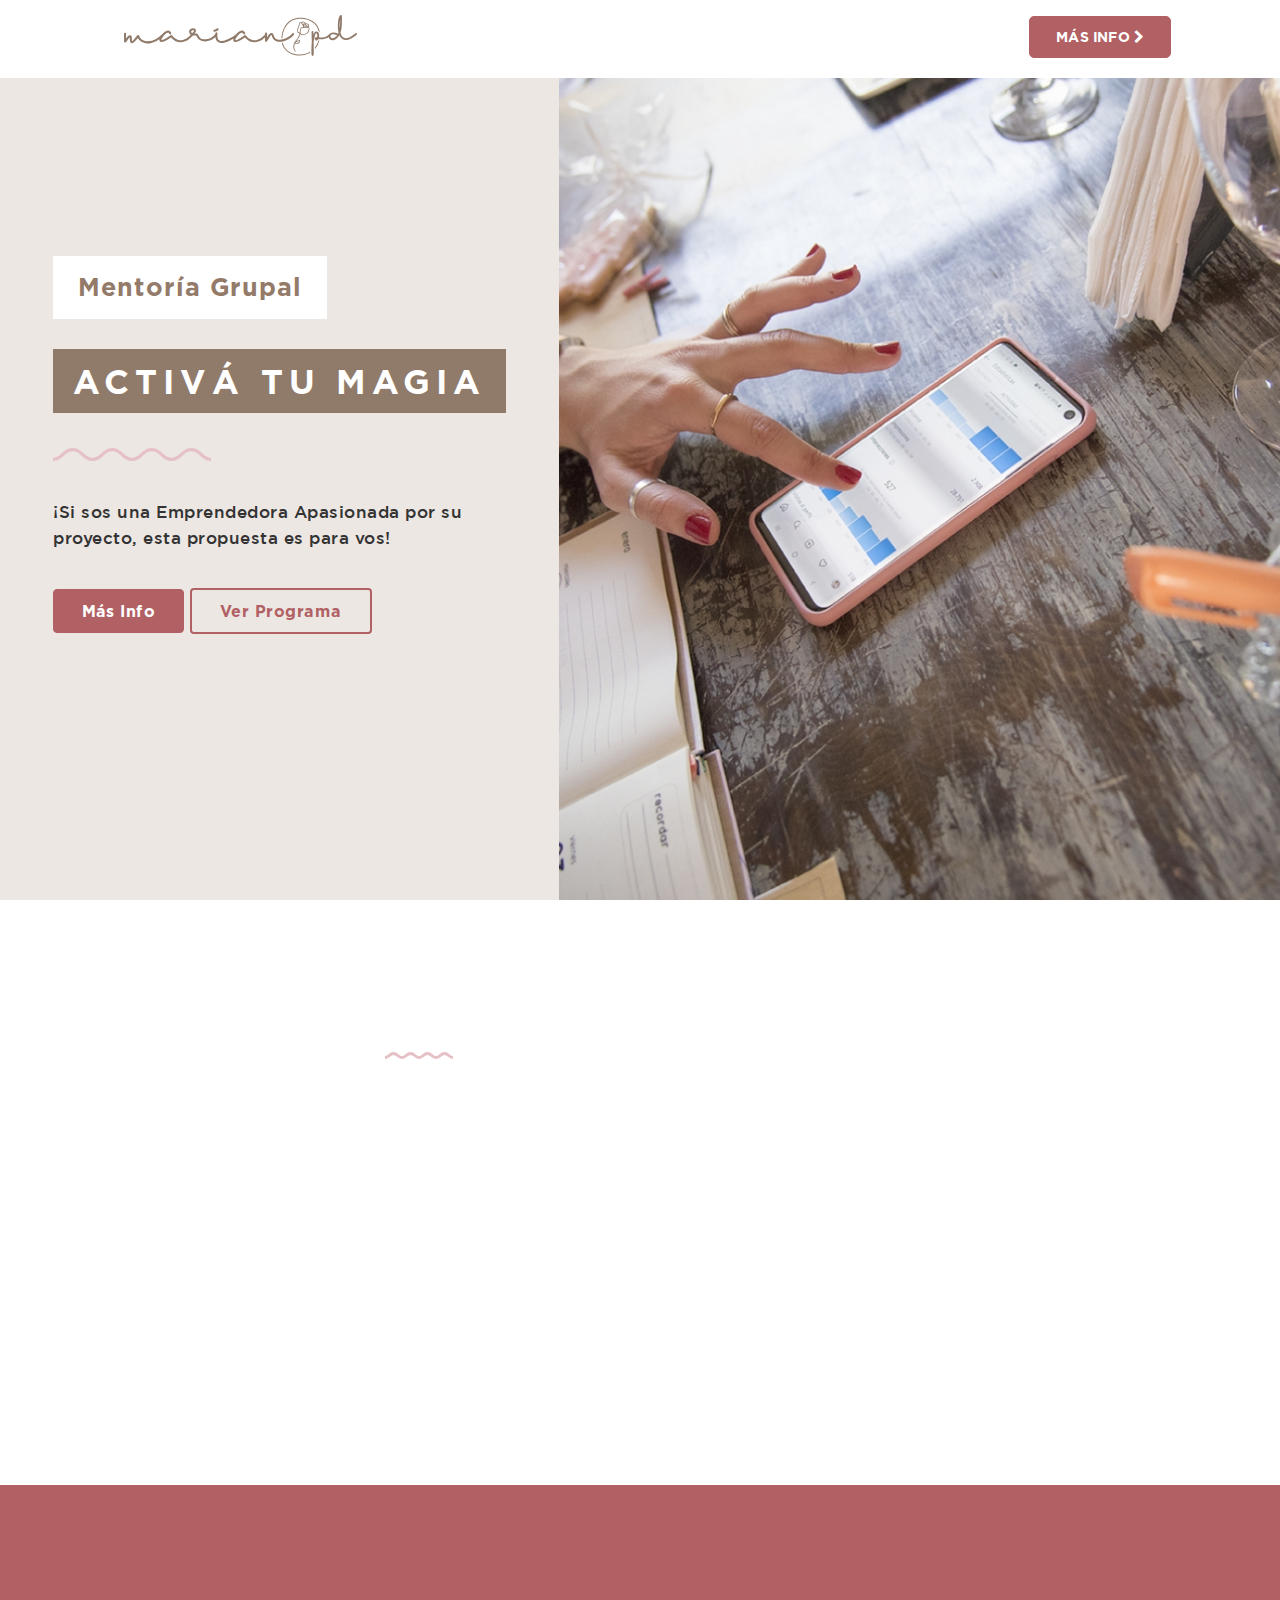
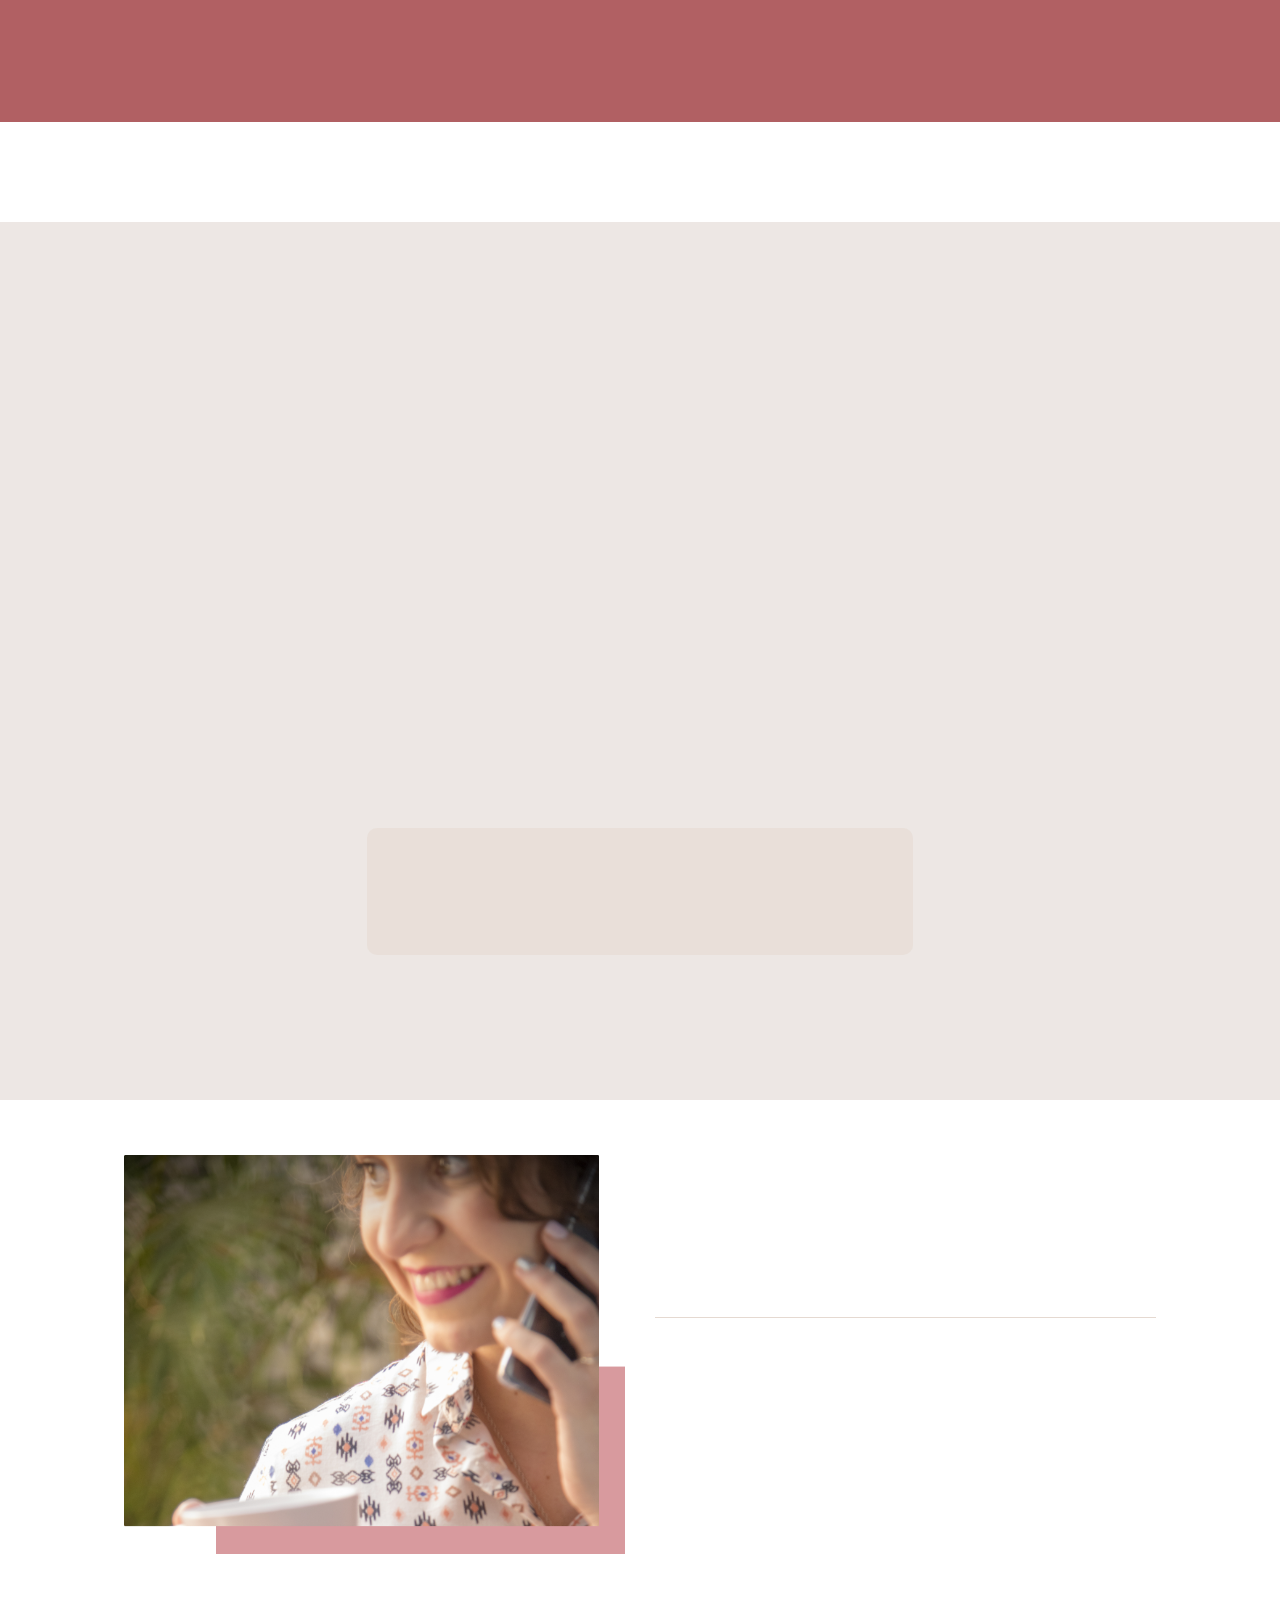
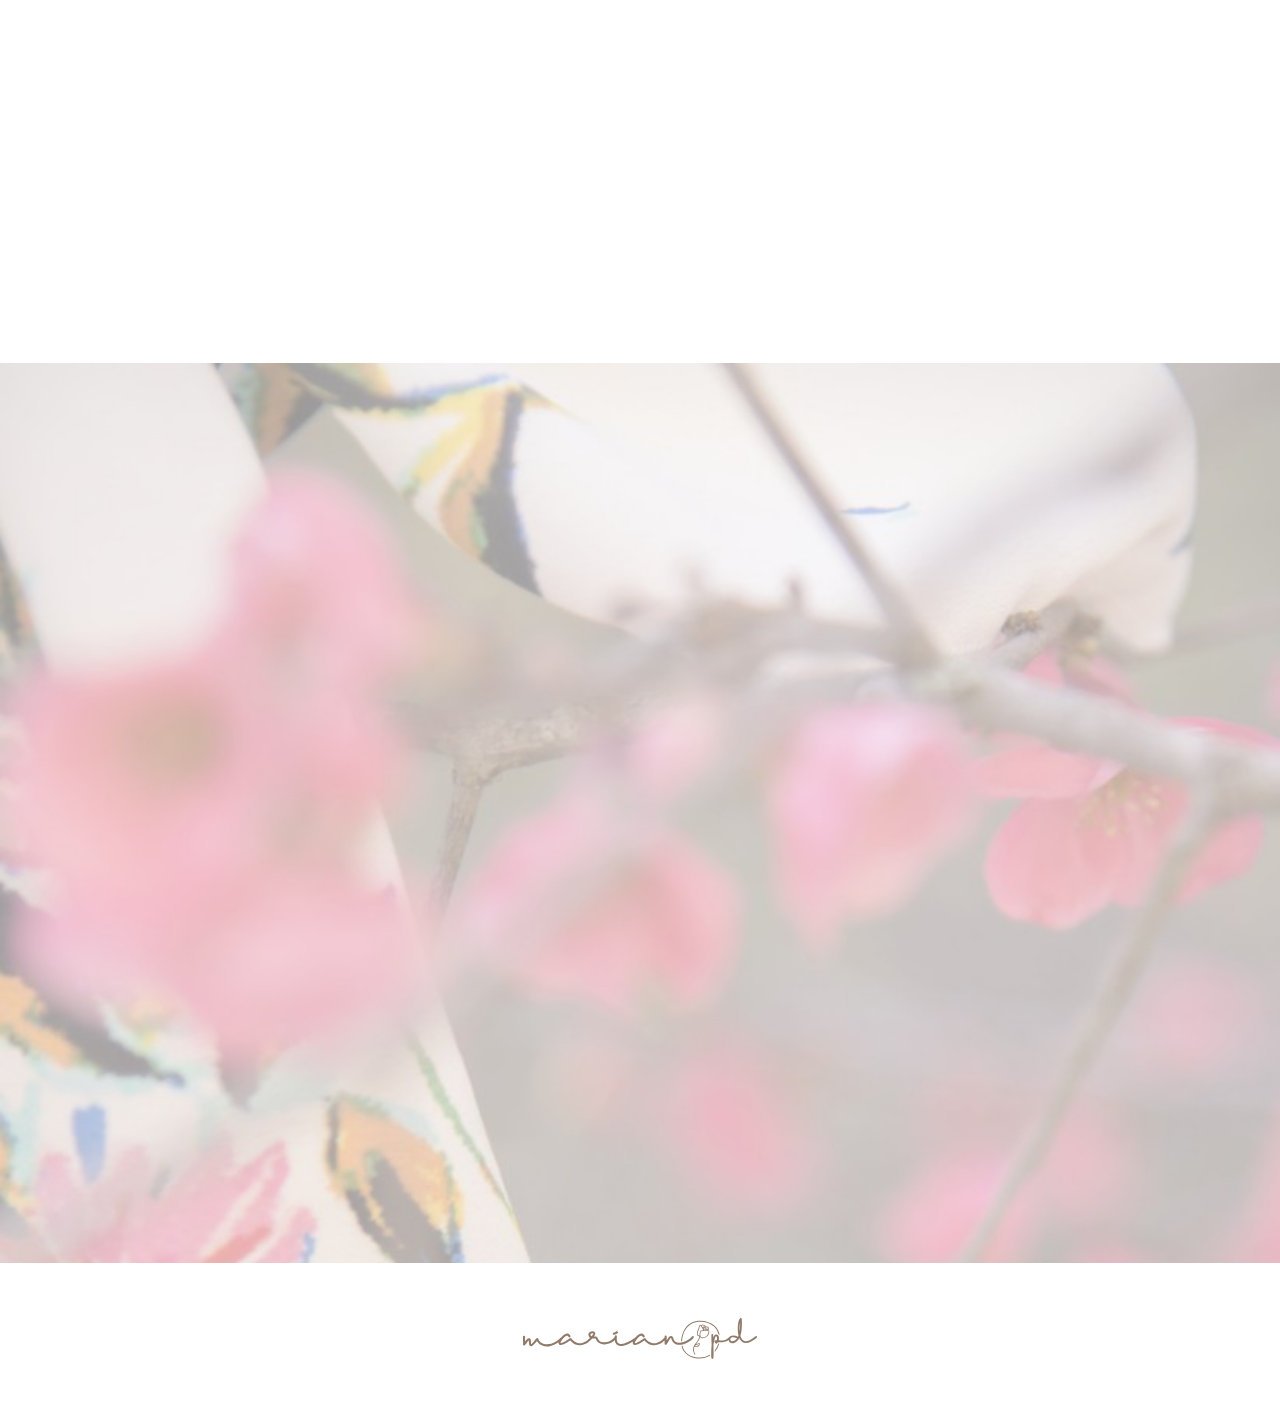
==== commit 4c82b68d: "ajustes chimpance" ====
--- a/mentoria.html
+++ b/mentoria.html
@@ -3,7 +3,7 @@
 
 <head>
 
-	<meta http-equiv="content-type" content="text/html; charset=UTF-8"> 
+	<meta http-equiv="content-type" content="text/html; charset=UTF-8">
 
 	<title>Marian.pd</title>
 
@@ -24,11 +24,11 @@
 	<!-- <link rel="stylesheet" href="css/icons/style.css"> -->
 	<!-- <link rel="stylesheet" href="css/icons/icon2/style.css">
 	<link rel="stylesheet" href="js/vendors/swipebox/css/swipebox.min.css"> -->
-    
+
 
 	<!-- THEME / PLUGIN CSS -->
 	<link rel="stylesheet" href="js/vendors/slick/slick.css">
-	<link rel="stylesheet" href="css/style.css?version=2.2">
+	<link rel="stylesheet" href="css/style.css?version=2.3">
 	<link rel="stylesheet" href="https://cdnjs.cloudflare.com/ajax/libs/animate.css/4.0.0/animate.min.css" />
 	<!-- HTML5 Shim and Respond.js IE8 support of HTML5 elements and media queries -->
 	<!-- WARNING: Respond.js doesn't work if you view the page via file:// -->
@@ -39,68 +39,75 @@
 
 	<!-- Facebook Pixel Code -->
 	<script>
-		!function(f,b,e,v,n,t,s)
-		{if(f.fbq)return;n=f.fbq=function(){n.callMethod?
-		n.callMethod.apply(n,arguments):n.queue.push(arguments)};
-		if(!f._fbq)f._fbq=n;n.push=n;n.loaded=!0;n.version='2.0';
-		n.queue=[];t=b.createElement(e);t.async=!0;
-		t.src=v;s=b.getElementsByTagName(e)[0];
-		s.parentNode.insertBefore(t,s)}(window, document,'script',
-		'https://connect.facebook.net/en_US/fbevents.js');
+		!function (f, b, e, v, n, t, s) {
+			if (f.fbq) return; n = f.fbq = function () {
+				n.callMethod ?
+					n.callMethod.apply(n, arguments) : n.queue.push(arguments)
+			};
+			if (!f._fbq) f._fbq = n; n.push = n; n.loaded = !0; n.version = '2.0';
+			n.queue = []; t = b.createElement(e); t.async = !0;
+			t.src = v; s = b.getElementsByTagName(e)[0];
+			s.parentNode.insertBefore(t, s)
+		}(window, document, 'script',
+			'https://connect.facebook.net/en_US/fbevents.js');
 		fbq('init', '3207452602639019');
 		fbq('track', 'PageView');
 	</script>
 	<noscript><img height="1" width="1" style="display:none"
-		src="https://www.facebook.com/tr?id=3207452602639019&ev=PageView&noscript=1"
-	/></noscript>
+			src="https://www.facebook.com/tr?id=3207452602639019&ev=PageView&noscript=1" /></noscript>
 	<!-- End Facebook Pixel Code -->
-	
+
 	<!-- Global site tag (gtag.js) - Google Analytics -->
 	<script async src="https://www.googletagmanager.com/gtag/js?id=UA-167872006-1"></script>
 	<script>
-	window.dataLayer = window.dataLayer || [];
-	function gtag(){dataLayer.push(arguments);}
-	gtag('js', new Date());
-
-	gtag('config', 'UA-167872006-1');
+		window.dataLayer = window.dataLayer || [];
+		function gtag() { dataLayer.push(arguments); }
+		gtag('js', new Date());
+
+		gtag('config', 'UA-167872006-1');
 	</script>
 	<!-- Hotjar Tracking Code for https://marianpd.com -->
 	<script>
-		(function(h,o,t,j,a,r){
-			h.hj=h.hj||function(){(h.hj.q=h.hj.q||[]).push(arguments)};
-			h._hjSettings={hjid:1859714,hjsv:6};
-			a=o.getElementsByTagName('head')[0];
-			r=o.createElement('script');r.async=1;
-			r.src=t+h._hjSettings.hjid+j+h._hjSettings.hjsv;
+		(function (h, o, t, j, a, r) {
+			h.hj = h.hj || function () { (h.hj.q = h.hj.q || []).push(arguments) };
+			h._hjSettings = { hjid: 1859714, hjsv: 6 };
+			a = o.getElementsByTagName('head')[0];
+			r = o.createElement('script'); r.async = 1;
+			r.src = t + h._hjSettings.hjid + j + h._hjSettings.hjsv;
 			a.appendChild(r);
-		})(window,document,'https://static.hotjar.com/c/hotjar-','.js?sv=');
+		})(window, document, 'https://static.hotjar.com/c/hotjar-', '.js?sv=');
 	</script>
+	<script src="https://code.jquery.com/jquery-3.4.1.min.js"
+		integrity="sha256-CSXorXvZcTkaix6Yvo6HppcZGetbYMGWSFlBw8HfCJo=" crossorigin="anonymous"></script>
+	<script src="https://www.google.com/recaptcha/api.js?render=6Lf_eMEZAAAAAG2H4Y1NGxz0zBWewXK2maqkfRt8"></script>
 
 </head>
-<body id="page-top"> 
-
-<div class="body">
-	<!-- HEADER -->
-	<header>
-		<nav class="navbar-inverse navbar-lg navbar-fixed-top">
-			<div class="container">
-				<div class="navbar-header">
-					<a href="index.html" class="navbar-brand brand"><img src="images/logo.svg" alt="logo"></a>
-				</div>
-				<div class="collapse navbar-collapse" id="bs-example-navbar-collapse-1">
-					<ul class="nav navbar-nav navbar-right navbar-login">
-						<!-- <li>
+
+<body id="page-top">
+
+	<div class="body">
+		<!-- HEADER -->
+		<header>
+			<nav class="navbar-inverse navbar-lg navbar-fixed-top">
+				<div class="container">
+					<div class="navbar-header">
+						<a href="index.html" class="navbar-brand brand"><img src="images/logo.svg" alt="logo"></a>
+					</div>
+					<div class="collapse navbar-collapse" id="bs-example-navbar-collapse-1">
+						<ul class="nav navbar-nav navbar-right navbar-login">
+							<!-- <li>
 							<a href="masterclass.html" class="page-scroll"> Masterclass  <i class="fa fa-chevron-right"></i></a>
 						</li> -->
-						<li>
-							<a href="#contacto" class="page-scroll"> Más Info <i class="fa fa-chevron-right"></i></a>
-						</li>
-					</ul>
-					
-				</div>
-			</div>
-		</nav>
-	</header>
+							<li>
+								<a href="#contacto" class="page-scroll"> Más Info <i
+										class="fa fa-chevron-right"></i></a>
+							</li>
+						</ul>
+
+					</div>
+				</div>
+			</nav>
+		</header>
 
 		<!-- INTRO -->
 		<div id="home" class="intro bg-intro d-flex align-center">
@@ -111,18 +118,23 @@
 						<h2 class="masterclass mb-3 animate__animated animate__fadeInLeft">Mentoría Grupal</h2>
 						<h2 class="marian text-white mb-1 animate__animated animate__fadeInLeft">Activá tu Magia</h2>
 						<img src="images/separador-rosa.svg" class="mt-3 animate__animated animate__fadeIn" alt="">
-						<p class=" mb-4 mt-4 animate__animated animate__fadeInLeft animate__delay-1s">¡Si sos una Emprendedora Apasionada
+						<p class=" mb-4 mt-4 animate__animated animate__fadeInLeft animate__delay-1s">¡Si sos una
+							Emprendedora Apasionada
 							por su proyecto, esta propuesta es para vos!</p>
-							<a href="#cafe" class="btn btn-md btn-primary page-scroll animate__animated animate__fadeInLeft animate__delay-1s">Más Info</a>
-							<a href="#contacto" class="btn btn-md btn-line page-scroll animate__animated animate__fadeInLeft animate__delay-1s">Ver Programa</a>
-							
-					</div>
-						
+						<a href="#cafe"
+							class="btn btn-md btn-primary page-scroll animate__animated animate__fadeInLeft animate__delay-1s">Más
+							Info</a>
+						<a href="#contacto"
+							class="btn btn-md btn-line page-scroll animate__animated animate__fadeInLeft animate__delay-1s">Ver
+							Programa</a>
+
+					</div>
+
 					<div class="col-md-7 intro3 hidden-xs hidden-sm animate__animated animate__fadeIn wow"></div>
 				</div>
 			</div>
 		</div>
-		
+
 		<!-- Intro 1 -->
 		<div class="intro mt-5 mb-5" id="cafe">
 			<div class="container">
@@ -130,13 +142,21 @@
 					<div class="col-md-7 text-center">
 						<h2 class="animate__animated animate__fadeInDown wow">¿Qué es una mentoría grupal?</h2>
 						<img src="images/separador-rosa-mini.svg" class="mt-2 mb-2" alt="">
-						<p class="font-light animate__animated animate__fadeInUp wow">Se trata de un asesoramiento intensivo con el principal objetivo de transformar tu proyecto en el mundo online trabajando sobre diversos conceptos que te ayudarán a comunicar tu propuesta de valor y a potenciar tu estrategia digital. <b>Que sea grupal significa que llevarás el asesoramiento con emprendedoras que están en tu misma situación,</b> con quienes compartirás la experiencia para crecer aún más, en comunidad. </p>
-						<a href="#contacto" class="btn btn-lg btn-primary space20 page-scroll mt-3 animate__animated animate__bounceIn wow" data-wow-delay=".4s">¡QUIERO SABER MÁS!</a>
-					</div>
-					
+						<p class="font-light animate__animated animate__fadeInUp wow">Se trata de un asesoramiento
+							intensivo con el principal objetivo de transformar tu proyecto en el mundo online trabajando
+							sobre diversos conceptos que te ayudarán a comunicar tu propuesta de valor y a potenciar tu
+							estrategia digital. Que sea grupal significa que llevarás el asesoramiento con
+								emprendedoras que están en tu misma situación, con quienes compartirás la
+							experiencia para crecer aún más, en comunidad. </p>
+						<a href="#contacto"
+							class="btn btn-lg btn-primary space20 page-scroll mt-3 animate__animated animate__bounceIn wow"
+							data-wow-delay=".4s">¡QUIERO SABER MÁS!</a>
+					</div>
+
 					<div class="col-md-5">
-						<img src="images/mentoria.png" class="center-block img-responsive animate__animated animate__fadeInRight wow" alt=""/>
-					</div>					
+						<img src="images/mentoria.png"
+							class="center-block img-responsive animate__animated animate__fadeInRight wow" alt="" />
+					</div>
 				</div>
 			</div>
 		</div>
@@ -152,20 +172,22 @@
 				</div>
 			</div>
 		</section>
-		
+
 		<!-- TESTIMONIALS -->
 		<div id="reviews" class="testimonials-white">
-			
+
 			<div class="container" style="padding: 0px;">
-				
+
 				<div class="row d-flex">
 					<div class="col-md-6 col-xs-12 col-sm-12 text-center hidden-sm hidden-xs">
-						<img src="images/mentoria3.png" class="animate__animated animate__fadeInLeft wow img-responsive " alt="">
+						<img src="images/mentoria3.png"
+							class="animate__animated animate__fadeInLeft wow img-responsive " alt="">
 					</div>
 					<div class="align-center col-md-6 col-sm-12 col-xs-12 d-flex">
 						<div class="about-inline">
 							<!-- <img src="images/corazon.svg" class="mb-4 animate__animated animate__fadeIn wow"" alt=""> -->
-							<h3 class="mb-4 animate__animated animate__fadeInDown wow" data-wow-delay=".2s">¿Qué lograrás al finalizar el proceso de Mentoría?</h3>
+							<h3 class="mb-4 animate__animated animate__fadeInDown wow" data-wow-delay=".2s">¿Qué
+								lograrás al finalizar el proceso de Mentoría?</h3>
 							<hr class="mb-4" style="border-color:#E5C1C5;">
 							<div class="row mb-3 animate__animated animate__fadeInUp wow" data-wow-delay=".2s">
 								<div class="col-xs-1 tilde"> <img src="images/list.svg" alt=""></div>
@@ -209,11 +231,12 @@
 									Habrás conocido a emprendedoras muy lo más con quienes crearás las mejores alianzas
 								</div>
 							</div>
-							
+
 						</div>
 					</div>
 					<div class="col-md-6 col-xs-12 col-sm-12 text-center hidden-md hidden-lg">
-						<img src="images/mentoria3.png" class="animate__animated animate__fadeInLeft wow img-responsive " alt="">
+						<img src="images/mentoria3.png"
+							class="animate__animated animate__fadeInLeft wow img-responsive " alt="">
 					</div>
 					<!-- <div class="col-md-3 col-xs-12 col-sm-12 text-right">
 						<img src="images/master2.jpg" class="animate__animated animate__fadeInRight wow" alt="">
@@ -224,81 +247,82 @@
 
 		<!-- TESTIMONIALS -->
 
-<!-- SERVICES -->
-	<div class="motivos">
-		<div class="container">
-			<div class="about-inline mb-4 mb-sm-0 text-center">
-				<div class="container ">
-					<h2 class=" animate__animated animate__fadeIn wow">La experiencia </h2>
-					<img src="images/separador-rosa-mini.svg" class="mt-2  animate__animated animate__fadeIn wow" data-wow-delay=".2s" alt="">
-				</div>
-			</div>
-			
-			<div class="service3 icon-box-square">
-				<div class="container">
-					<div class="row">
-						
-						<div class="col-md-3 animate__animated animate__fadeInUp wow" data-wow-delay=".4s">
-							<div class="text-center">
-								<div class="services-content">
-									<img src="images/check.svg" alt="">
-									<h3>2 meses de<br>asesoramiento full</h3>
-									
-								</div>
-							</div>
-						</div>
-						
-						<div class="col-md-3 animate__animated animate__fadeInUp wow" data-wow-delay=".5s">
-							<div class="text-center">
-								<div class="services-content">
-									<img src="images/check.svg" alt="">
-									<h3>Sesiones online y en vivo con emprendedoras muy lo más</h3>
-									
-								</div>
-							</div>
-						</div>
-						
-						<div class="col-md-3 animate__animated animate__fadeInUp wow" data-wow-delay=".6s">
-							<div class="text-center">
-								
-								<div class="services-content">
-									<img src="images/check.svg" alt="">
-									<h3>Recomendaciones 100% personalizadas para tu proyecto</h3>
-									
-								</div>
-							</div>
-						</div>
-						
-						<div class="col-md-3 animate__animated animate__fadeInUp wow" data-wow-delay=".7s">
-							<div class="text-center">
-								
-								<div class="services-content">
-									<img src="images/check.svg" alt="">
-									<h3>Invitadas<br>especiales</h3>
-									
-								</div>
-							</div>
-						</div>
-							
-					</div>
-				</div>
-					
+		<!-- SERVICES -->
+		<div class="motivos">
+			<div class="container">
+				<div class="about-inline mb-4 mb-sm-0 text-center">
+					<div class="container ">
+						<h2 class=" animate__animated animate__fadeIn wow">La experiencia </h2>
+						<img src="images/separador-rosa-mini.svg" class="mt-2  animate__animated animate__fadeIn wow"
+							data-wow-delay=".2s" alt="">
+					</div>
+				</div>
+
+				<div class="service3 icon-box-square">
+					<div class="container">
+						<div class="row">
+
+							<div class="col-md-3 animate__animated animate__fadeInUp wow" data-wow-delay=".4s">
+								<div class="text-center">
+									<div class="services-content">
+										<img src="images/check.svg" alt="">
+										<h3>2 meses de<br>asesoramiento full</h3>
+
+									</div>
+								</div>
+							</div>
+
+							<div class="col-md-3 animate__animated animate__fadeInUp wow" data-wow-delay=".5s">
+								<div class="text-center">
+									<div class="services-content">
+										<img src="images/check.svg" alt="">
+										<h3>Sesiones online y en vivo con emprendedoras muy lo más</h3>
+
+									</div>
+								</div>
+							</div>
+
+							<div class="col-md-3 animate__animated animate__fadeInUp wow" data-wow-delay=".6s">
+								<div class="text-center">
+
+									<div class="services-content">
+										<img src="images/check.svg" alt="">
+										<h3>Recomendaciones 100% personalizadas para tu proyecto</h3>
+
+									</div>
+								</div>
+							</div>
+
+							<div class="col-md-3 animate__animated animate__fadeInUp wow" data-wow-delay=".7s">
+								<div class="text-center">
+
+									<div class="services-content">
+										<img src="images/check.svg" alt="">
+										<h3>Invitadas<br>especiales</h3>
+
+									</div>
+								</div>
+							</div>
+
+						</div>
+					</div>
+
+				</div>
 			</div>
 		</div>
-	</div>
-	<!-- PARALLAX -->
-	<section class="parallax-content bg-multiply text-center " data-stellar-background-ratio="0.4">
-		<div class="container">
-			<div class="row">
-				<div class="col-md-12 tc text-center animate__animated animate__fadeInUp wow">
-					<h1 class="mb-3 mb-sm-0 text-white">¡Quiero saber más! </h1>
-					<a href="#contacto" class="btn btn-lg btn-light page-scroll">Click Aquí</a>
-				</div>
-			</div>
-		</div>
-	</section>
-	<!-- PARALLAX -->
-	<!-- <section class="parallax-content parallax1 text-center" data-stellar-background-ratio="0.4" id="cafe">
+		<!-- PARALLAX -->
+		<section class="parallax-content bg-multiply text-center " data-stellar-background-ratio="0.4">
+			<div class="container">
+				<div class="row">
+					<div class="col-md-12 tc text-center animate__animated animate__fadeInUp wow">
+						<h1 class="mb-3 mb-sm-0 text-white">¡Quiero saber más! </h1>
+						<a href="#contacto" class="btn btn-lg btn-light page-scroll">Click Aquí</a>
+					</div>
+				</div>
+			</div>
+		</section>
+		<!-- PARALLAX -->
+		<!-- <section class="parallax-content parallax1 text-center" data-stellar-background-ratio="0.4" id="cafe">
 		<div class="container">
 			<div class="row">
 				<div class="col-md-6">
@@ -314,21 +338,24 @@
 			</div>
         </div>
 	</section> -->
-    
-	<div class="space100"></div>
-	
-    <!-- TESTIMONIALS -->
+
+		<div class="space100"></div>
+
+		<!-- TESTIMONIALS -->
 		<div id="reviews" class="ejes-white mb-0">
-			
+
 			<div class="container" style="padding: 0px;">
-				
+
 				<div class="row mb-5">
 					<div class="col-md-3 col-sm-12 col-xs-12">
 
 					</div>
-					<div class="col-md-6 col-sm-12 col-xs-12 d-flex align-center text-center" style="flex-direction: column;">
-						<h2 class="mb-1 animate__animated animate__fadeInDown wow text-center" data-wow-delay=".2s">¿Cuáles son los ejes que desarrollaremos en cada encuentro?</h2>
-						<img src="images/separador-rosa-mini.svg" class="mt-2 text-center animate__animated animate__fadeIn wow" data-wow-delay=".4s" alt="">
+					<div class="col-md-6 col-sm-12 col-xs-12 d-flex align-center text-center"
+						style="flex-direction: column;">
+						<h2 class="mb-1 animate__animated animate__fadeInDown wow text-center" data-wow-delay=".2s">
+							¿Cuáles son los ejes que desarrollaremos en cada encuentro?</h2>
+						<img src="images/separador-rosa-mini.svg"
+							class="mt-2 text-center animate__animated animate__fadeIn wow" data-wow-delay=".4s" alt="">
 					</div>
 					<div class="col-md-3 col-sm-12 col-xs-12">
 
@@ -359,7 +386,7 @@
 							<img src="images/ejes/eje4.svg" alt="">
 							<h4>Identidad visual:<br>Tu vidriera digital</h4>
 						</div>
-					</div>				
+					</div>
 				</div>
 
 				<div class="row animate__animated animate__fadeInDown wow " data-wow-delay=".5s">
@@ -384,9 +411,10 @@
 					<div class="col-md-3 col-sm-12 col-xs-12">
 						<div class="ejes">
 							<img src="images/ejes/eje8.svg" alt="">
-							<h4>Vos, yo y tu proyecto:<br><span>Una instancia 100% personalizada repasando el trabajo realizado y aplicado en tu emprendimiento</span></h4>
-						</div>
-					</div>				
+							<h4>Vos, yo y tu proyecto:<br><span>Una instancia 100% personalizada repasando el trabajo
+									realizado y aplicado en tu emprendimiento</span></h4>
+						</div>
+					</div>
 				</div>
 
 
@@ -394,9 +422,13 @@
 					<div class="col-md-3 col-sm-12 col-xs-12">
 
 					</div>
-					<div class="col-md-6 col-sm-12 col-xs-12 d-flex align-center p-1 bg-cta text-center" style="flex-direction: column;border-radius: 10px;">
-						<h2 class="mb-1 animate__animated animate__fadeInDown wow text-center" data-wow-delay=".2s">¡Atenti que son cupos súper limitados!</h2>
-						<a href="#contacto" class="btn btn-lg btn-primary space20 page-scroll mt-1 mb-0 animate__animated animate__bounceIn wow" data-wow-delay=".4s">¡Sí, me interesa!</a>
+					<div class="col-md-6 col-sm-12 col-xs-12 d-flex align-center p-1 bg-cta text-center"
+						style="flex-direction: column;border-radius: 10px;">
+						<h2 class="mb-1 animate__animated animate__fadeInDown wow text-center" data-wow-delay=".2s">
+							¡Atenti que son cupos súper limitados!</h2>
+						<a href="#contacto"
+							class="btn btn-lg btn-primary space20 page-scroll mt-1 mb-0 animate__animated animate__bounceIn wow"
+							data-wow-delay=".4s">¡Sí, me interesa!</a>
 					</div>
 					<div class="col-md-3 col-sm-12 col-xs-12">
 
@@ -405,7 +437,7 @@
 			</div>
 		</div>
 		<!-- TESTIMONIALS -->
-	
+
 		<!-- PARALLAX -->
 		<section class="parallax-content parallax1 mt-0" data-stellar-background-ratio="0.4" id="cafe">
 			<div class="container">
@@ -415,7 +447,8 @@
 					</div>
 					<div class="col-md-6">
 						<div class="about-inline mt-5 ">
-							<h3 class="mb-4 animate__animated animate__fadeInDown wow" data-wow-delay=".2s">Ser parte de la Mentoría Grupal te dará acceso a</h3>
+							<h3 class="mb-4 animate__animated animate__fadeInDown wow" data-wow-delay=".2s">Ser parte de
+								la Mentoría Grupal te dará acceso a</h3>
 							<hr class="mb-4" style="border-color:#E5D9D1;">
 							<div class="row mb-3  animate__animated animate__fadeInUp wow" data-wow-delay=".2s">
 								<div class="col-xs-1 tilde"> <img src="images/list2.svg" alt=""></div>
@@ -426,19 +459,21 @@
 							<div class="row mb-3 animate__animated animate__fadeInUp wow" data-wow-delay=".2s">
 								<div class="col-xs-1 tilde"> <img src="images/list2.svg" alt=""></div>
 								<div class="col-xs-11 list">
-									Un grupo cerrado de Facebook en donde comparto contenido exclusivo 
+									Un grupo cerrado de Facebook en donde comparto contenido exclusivo
 								</div>
 							</div>
 							<div class="row mb-3 animate__animated animate__fadeInUp wow" data-wow-delay=".2s">
 								<div class="col-xs-1 tilde"> <img src="images/list2.svg" alt=""></div>
 								<div class="col-xs-11 list">
-									Un cuadernillo de ejercicios, con tips y recomendaciones que podrás aplicar a tu proyecto durante el proceso de consultoría
+									Un cuadernillo de ejercicios, con tips y recomendaciones que podrás aplicar a tu
+									proyecto durante el proceso de consultoría
 								</div>
 							</div>
 							<div class="row mb-3 animate__animated animate__fadeInUp wow" data-wow-delay=".2s">
 								<div class="col-xs-1 tilde"> <img src="images/list2.svg" alt=""></div>
 								<div class="col-xs-11 list">
-									Instancias 100% personalizadas en donde te daré mis recomendaciones para avanzar aún más
+									Instancias 100% personalizadas en donde te daré mis recomendaciones para avanzar aún
+									más
 								</div>
 							</div>
 							<div class="row mb-3 animate__animated animate__fadeInUp wow" data-wow-delay=".2s">
@@ -447,7 +482,7 @@
 									Precio promocional en consultorías personalizadas
 								</div>
 							</div>
-						
+
 							<!-- <a href="#contacto" class="btn btn-lg btn-primary space20 page-scroll mt-4">Quiero Inscribirme</a> -->
 						</div>
 					</div>
@@ -455,83 +490,98 @@
 			</div>
 		</section>
 
-	<!-- Formulario -->
-	<div class="align-center d-flex intro intro-benifits2 intro-benifits-bg" id="contacto">
-		<div class="container">
-			<div class="row center-content" style="">
-				<div class="col-md-3"></div>
-				<div class="col-md-6">
-					<div class="intro-form bg-cream text-center animate__animated animate__bounceIn wow">
-						<h4 class="mentoria">¡Completá el formulario para<br> sumarte a la lista de espera!</h4>
-						<img src="images/separador-rosa-mini.svg" class="mt-1 mb-1" alt="">
-						<h1 class="mb-4">Próxima edición: Octubre 2020</h1>
-						<script type="text/javascript" src="https://v3.envialosimple.com/form/renderwidget/format/widget/AdministratorID/134417/FormID/2/Lang/es"></script>
-						<!-- <form action="contact-form.php" method="POST">
-							<input name="form-type" value="contact" type="hidden">
-							
-							<div class="row">
-								<div class="col-md-6 col-sm-12 form-group">
-									<input name="name" placeholder="Nombre" required type="text"  class="form-control">
-								</div>
-								<div class="col-md-6 col-sm-12 form-group">
-									<input name="last" placeholder="Apellido" required type="text"  class="form-control">
-								</div>
-								<div class="col-lg-12 col-sm-12 form-group">
-									<input name="email" placeholder="Email" required type="email"  class="form-control">
-								</div>
-								<div class="col-lg-12 col-sm-12 form-group">
-									<input name="wp" placeholder="Whatsapp" required type="number"  class="form-control">
-								</div>
-
-							</div>
-							<button class="btn btn-lg btn-primary mt-2" type="submit">Reservar lugar</button>
-							
-						</form> -->
-					</div>
+		<!-- Formulario -->
+		<div class="align-center d-flex intro intro-benifits2 intro-benifits-bg" id="contacto">
+			<div class="container">
+				<div class="row center-content">
 					<div class="col-md-3"></div>
-				</div>				
+					<div class="col-md-6">
+						<div class="intro-form bg-cream text-center animate__animated animate__bounceIn wow">
+							<h4 class="mentoria">¡Completá el formulario para<br> sumarte a la lista de espera!</h4>
+							<img src="images/separador-rosa-mini.svg" class="mt-1 mb-1" alt="">
+							<h1 class="mb-4">Próxima edición: Octubre 2020</h1>
+							<form action="contact-form.php" method="POST">
+								<input name="form-type" value="mentoria" type="hidden">
+
+								<div class="row">
+									<div class="col-md-12 col-sm-12 form-group">
+										<input name="name" placeholder="Nombre y Apellido" required type="text"
+											class="form-control">
+									</div>
+									<div class="col-md-12 col-sm-12 form-group">
+										<input name="email" placeholder="Email" required type="email"
+											class="form-control">
+									</div>
+									<div class="col-lg-12 col-sm-12 form-group">
+										<input name="wp" placeholder="Whatsapp" required type="number"
+											class="form-control">
+									</div>
+									<div class="col-md-12 col-sm-12 form-group">
+										<input name="localidad" placeholder="Localidad" required type="text"
+											class="form-control">
+									</div>
+									<div class="col-lg-12 col-sm-12 form-group">
+										<input name="insta" placeholder="Nombre/Instagram de tu emprendimiento"
+											type="text" class="form-control">
+									</div>
+								</div>
+								<button class="btn btn-lg btn-primary mt-2" type="submit">Reservar lugar</button>
+							</form>
+						</div>
+						<div class="col-md-3"></div>
+					</div>
+				</div>
 			</div>
 		</div>
+		<section>
+			<div class="container">
+				<div class="row">
+					<div class="col-lg-12 text-center mt-5 mb-5">
+						<img src="images/logo.svg" alt="Marian PD">
+					</div>
+				</div>
+			</div>
+		</section>
+
+
 	</div>
-	<section>
-		<div class="container">
-			<div class="row">
-				<div class="col-lg-12 text-center mt-5 mb-5">
-					<img src="images/logo.svg" alt="Marian PD">
-				</div>
-			</div>
-		</div>
-	</section>
-	
-	
-</div>
-
-
- 
- 
-	
-
-
-
-<!-- JAVASCRIPT =============================-->
-<script src="js/jquery.js"></script>
-<script src="js/bootstrap.min.js"></script>
-<!-- <script src="js/vendors/slick/slick.min.js"></script> -->
-<script src="js/vendors/jquery.easing.min.js"></script>
-<script src="js/vendors/stellar.js"></script>
-<!-- <script src="js/vendors/isotope/isotope.pkgd.js"></script>
+
+
+
+
+
+	<script>
+		$('form').submit(function (event) {
+			event.preventDefault();
+			grecaptcha.ready(function () {
+				grecaptcha.execute('6Lf_eMEZAAAAAG2H4Y1NGxz0zBWewXK2maqkfRt8', { action: 'cafecito' }).then(function (token) {
+					$('form').prepend('<input type="hidden" name="token" value="' + token + '">');
+					$('form').prepend('<input type="hidden" name="action" value="cafecito">');
+					$('form').unbind('submit').submit();
+				});;
+			});
+		});
+	</script>
+
+
+
+	<!-- JAVASCRIPT =============================-->
+	<script src="js/jquery.js"></script>
+	<script src="js/bootstrap.min.js"></script>
+	<!-- <script src="js/vendors/slick/slick.min.js"></script> -->
+	<script src="js/vendors/jquery.easing.min.js"></script>
+	<script src="js/vendors/stellar.js"></script>
+	<!-- <script src="js/vendors/isotope/isotope.pkgd.js"></script>
 <script src="js/vendors/swipebox/js/jquery.swipebox.min.js"></script> -->
-<script src="js/main.js"></script>
-<script src="js/wow.js"></script>
-<script>
-	new WOW().init();
-</script>
-<!-- <script src="js/vendors/mc/jquery.ketchup.all.min.js"></script> -->
-<!-- <script src="js/vendors/mc/main.js"></script> -->
-<!-- <script src="https://maps.googleapis.com/maps/api/js?sensor=false"></script> -->
-<!-- <script src="js/vendors/gmap.js"></script> -->
+	<script src="js/main.js"></script>
+	<script src="js/wow.js"></script>
+	<script>
+		new WOW().init();
+	</script>
+	<!-- <script src="js/vendors/mc/jquery.ketchup.all.min.js"></script> -->
+	<!-- <script src="js/vendors/mc/main.js"></script> -->
+	<!-- <script src="https://maps.googleapis.com/maps/api/js?sensor=false"></script> -->
+	<!-- <script src="js/vendors/gmap.js"></script> -->
 </body>
 
-</html>
-
-
+</html>--- a/css/style.css
+++ b/css/style.css
@@ -37,25 +37,48 @@
 -------------------------------------------------------------------*/
 @font-face{
 	font-family: 'Gotham';
-	src: url(../fonts/gotham-medium.ttf);
+	src: url('../fonts/gotham-Medium.ttf');
+	src: url('../fonts/Gotham-Medium.eot');
+    src: url('../fonts/Gotham-Medium.eot?#iefix') format('embedded-opentype'),
+        url('../fonts/Gotham-Medium.woff2') format('woff2'),
+        url('../fonts/Gotham-Medium.woff') format('woff'),
+		url('../fonts/Gotham-Medium.ttf') format('truetype'),
+		url('../fonts/Gotham-Medium.svg#Gotham-Medium') format('svg');
 	font-weight: 400;
 	
 }
 @font-face{
 	font-family: 'Gotham';
-	src: url(../fonts/gotham-bold.otf);
+	src: url('../fonts/Gotham-Bold.otf');
+	src: url('../fonts/Gotham-Bold.eot');
+    src: url('../fonts/Gotham-Bold.eot?#iefix') format('embedded-opentype'),
+        url('../fonts/Gotham-Bold.woff2') format('woff2'),
+        url('../fonts/Gotham-Bold.woff') format('woff'),
+		url('../fonts/Gotham-Bold.ttf') format('truetype'),
+		url('../fonts/Gotham-Bold.svg#Gotham-Bold') format('svg');
 	font-weight: bold;
 
 }
 @font-face{
 	font-family: 'Gotham';
-	src: url(../fonts/gotham-book.ttf);
+	src: url('../fonts/gotham-book.ttf');
+	src: url('../fonts/gotham-book.eot');
+    src: url('../fonts/gotham-book.eot?#iefix') format('embedded-opentype'),
+        url('../fonts/gotham-book.woff2') format('woff2'),
+        url('../fonts/gotham-book.woff') format('woff'),
+		url('../fonts/gotham-book.ttf') format('truetype')
+		url('../fonts/Gotham-book.svg#gotham-book') format('svg');
 	font-weight: 300;
 
 }
 @import url('https://fonts.googleapis.com/css?family=Gotham:300,300i,400,400i,500,500i,700,700i');
 @import url('https://fonts.googleapis.com/css?family=Comfortaa:300,400,700');
 /* 1. GLOBAL STYLES */
+
+
+input{
+	
+}
 
 body {
 	background: #fff;
@@ -72,12 +95,13 @@
 	font-weight: bold;
 	margin: 0;
 	letter-spacing: -1px;
+	line-height: 1.3;
 }
 
 p {
     font-size: 19px;
     color: #555;
-    line-height: 24px;
+    line-height: 26px;
 	font-weight: 400;
 	font-family: 'Gotham', sans-serif;
 	letter-spacing: 0.5px;
@@ -479,7 +503,6 @@
 	border: 0px solid #e5e5e5;
 	border-radius: 4px;
 	margin-bottom: 18px;
-	font-family: 'Gotham', sans-serif!important;
 	-webkit-user-select: text;
     /* transform: translateZ(0); */
 }
@@ -4885,7 +4908,7 @@
     padding: 9px 15px!important;
     background-color: #ffffff;
     border-radius: 4px;
-    border-color: #fffff;
+    border-color: #ffffff;
     border-width: 0px;
     vertical-align: .text-center!important;
     border-style: solid;
@@ -4983,7 +5006,7 @@
 		background: transparent;
 	}
 	.btn {
-		white-space: break-spaces;
+		white-space: normal;
 	}
 	.btn.btn-lg {
 		font-size: 15px;
@@ -5839,7 +5862,7 @@
 
 /* Safari 10.1+ */
 
-@media not all and (min-resolution:.001dpcm) { @media {
+@media not all and (min-resolution:.001dpcm) { 
 
     ul.objetivos li::before{
 
@@ -5850,7 +5873,7 @@
 		margin-left: 5px;
 		/* height: auto; */
 	}
-}}
+}
 
 /* 25. RESPONSIVE STYLES */
 
@@ -6866,3 +6889,13 @@
 .footerP p:hover{
 	color:#FF854D;
 }
+
+input[type=number]::-webkit-inner-spin-button, 
+input[type=number]::-webkit-outer-spin-button { 
+  -webkit-appearance: none; 
+  margin: 0; 
+}
+.grecaptcha-badge {
+    z-index: 1000;
+    display: none!important;
+}